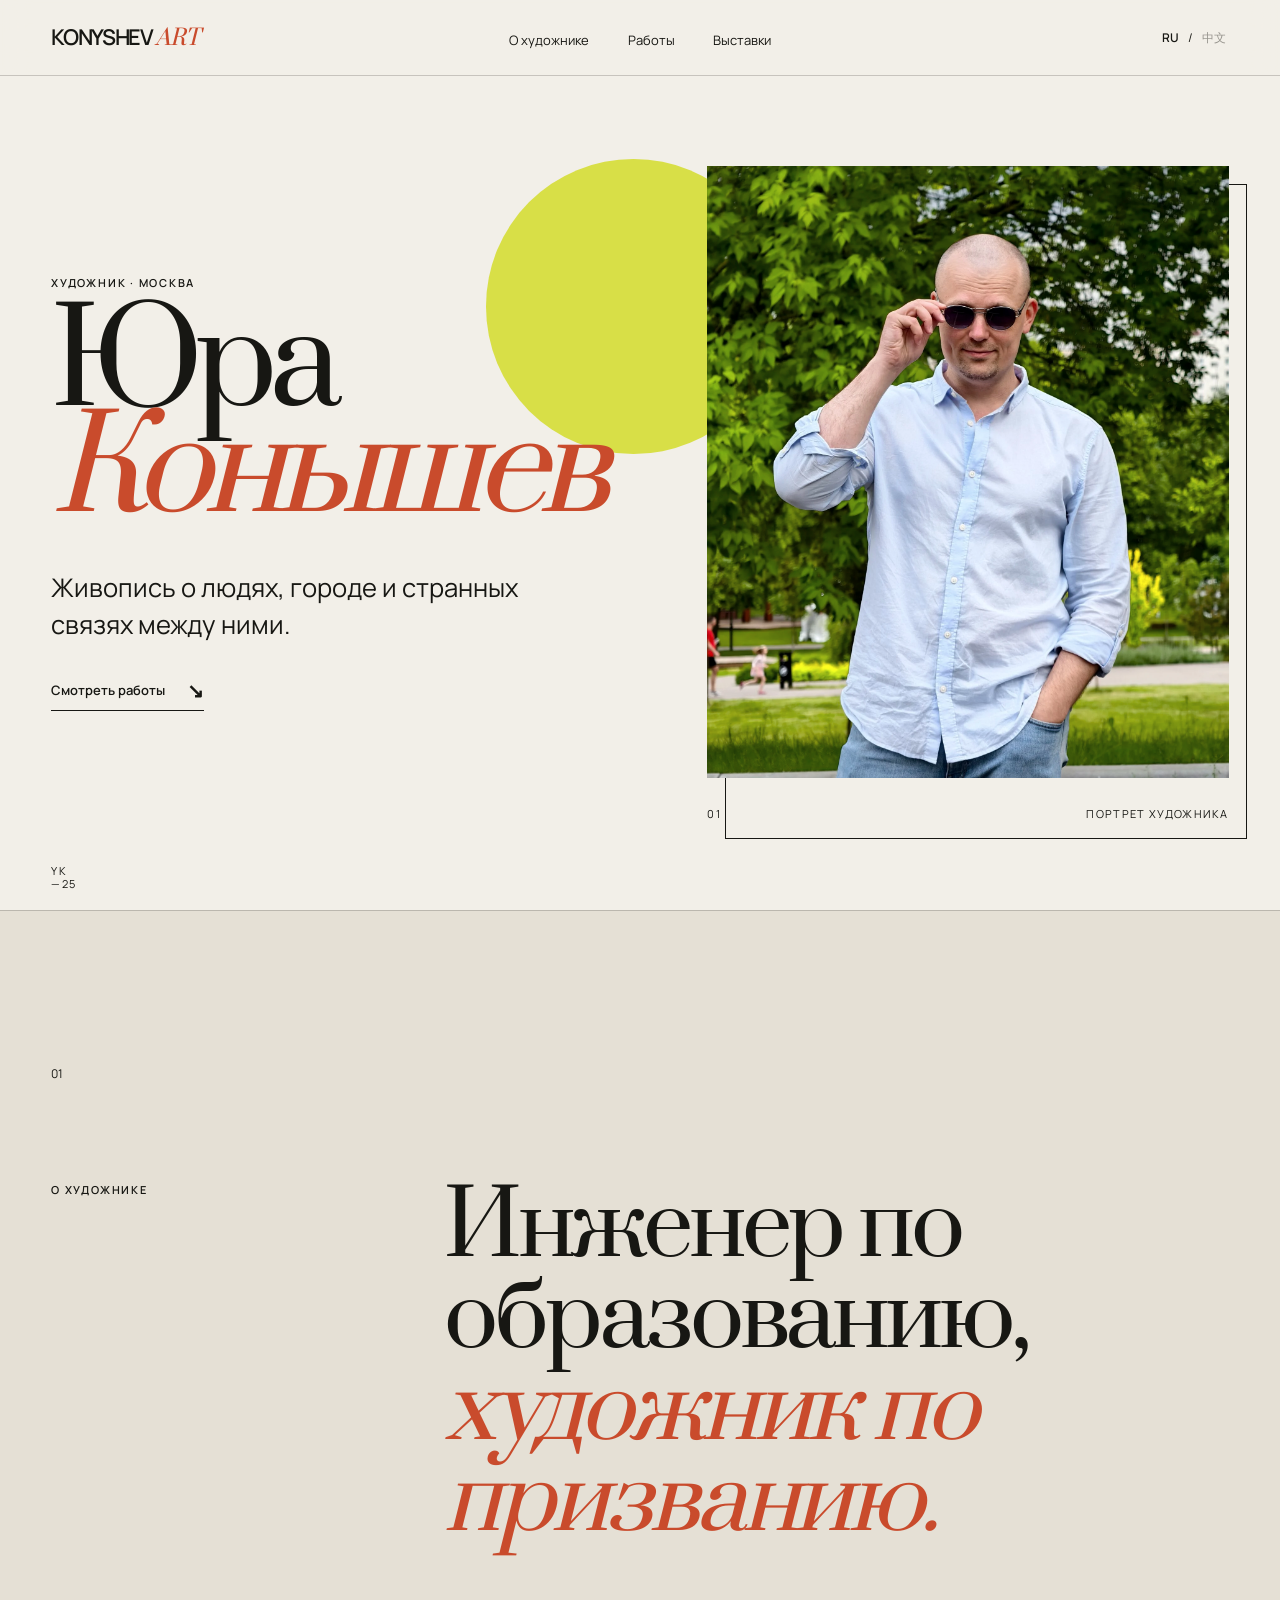
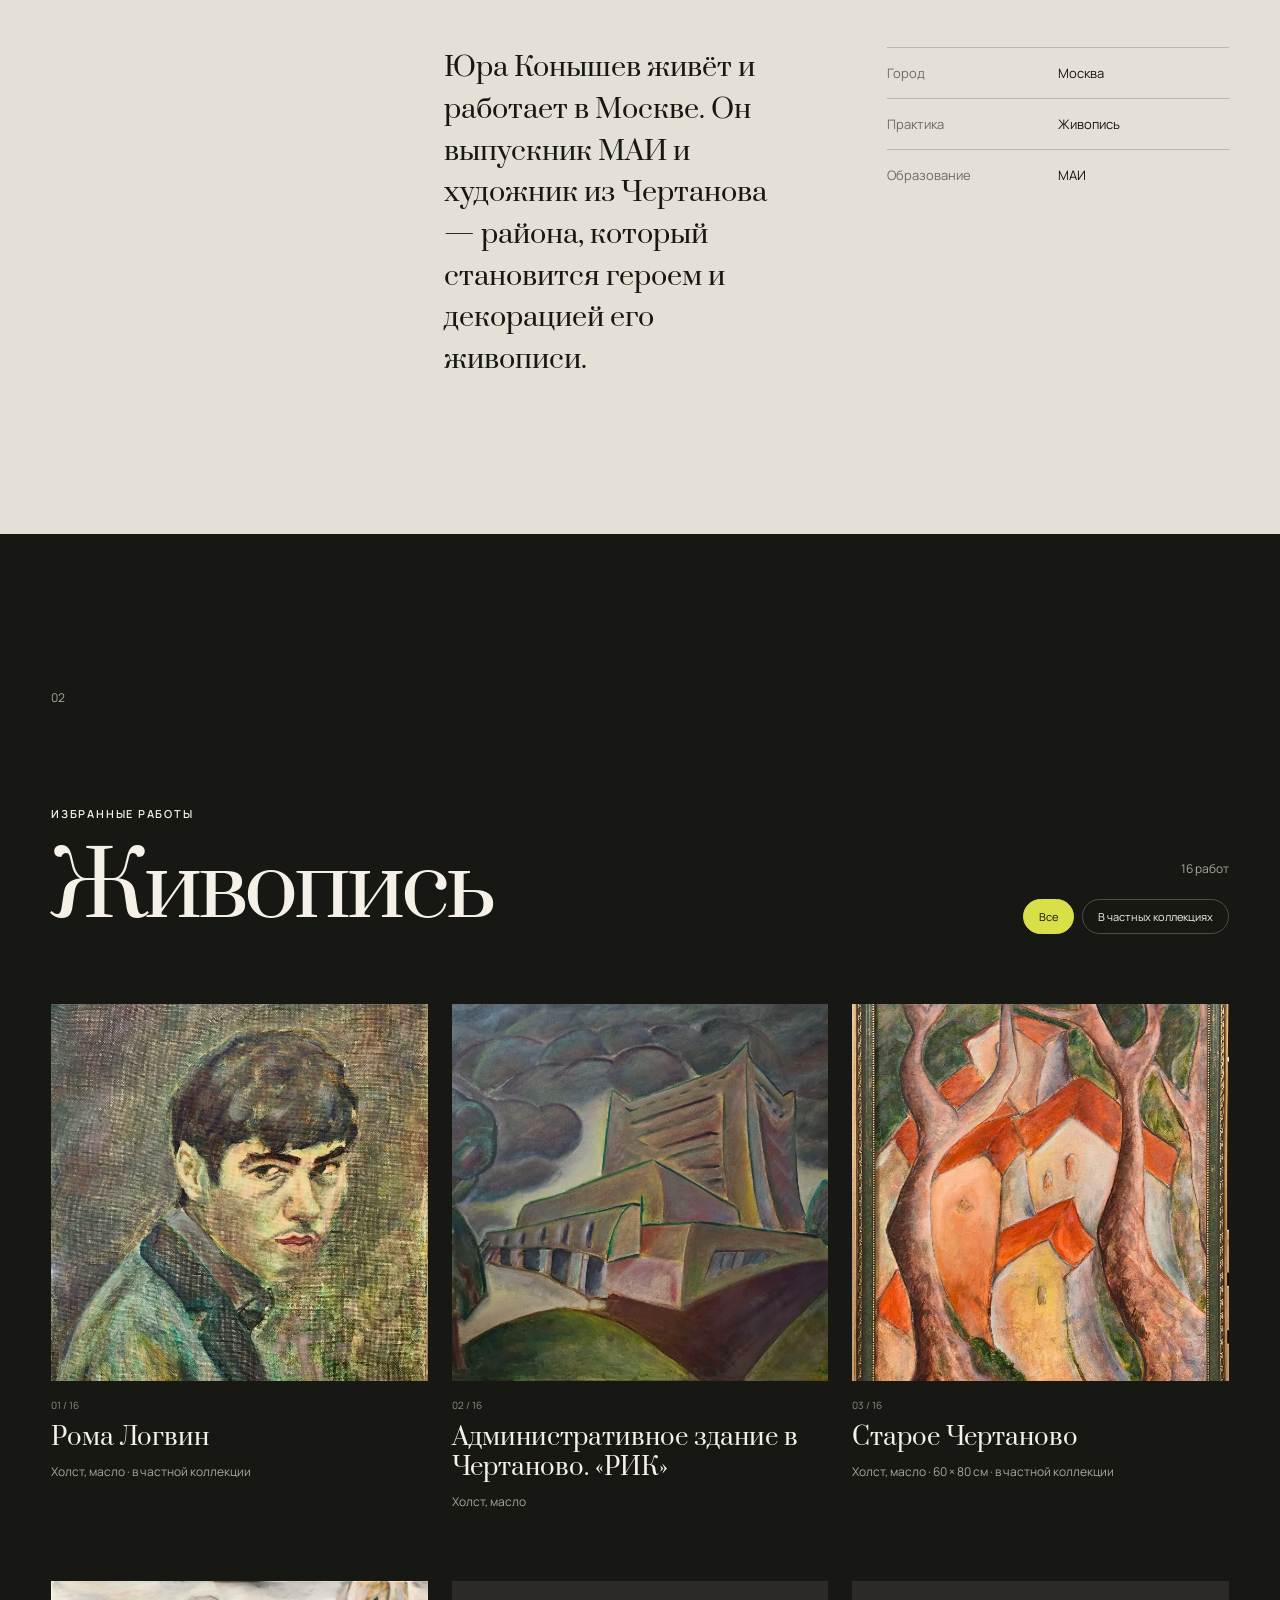
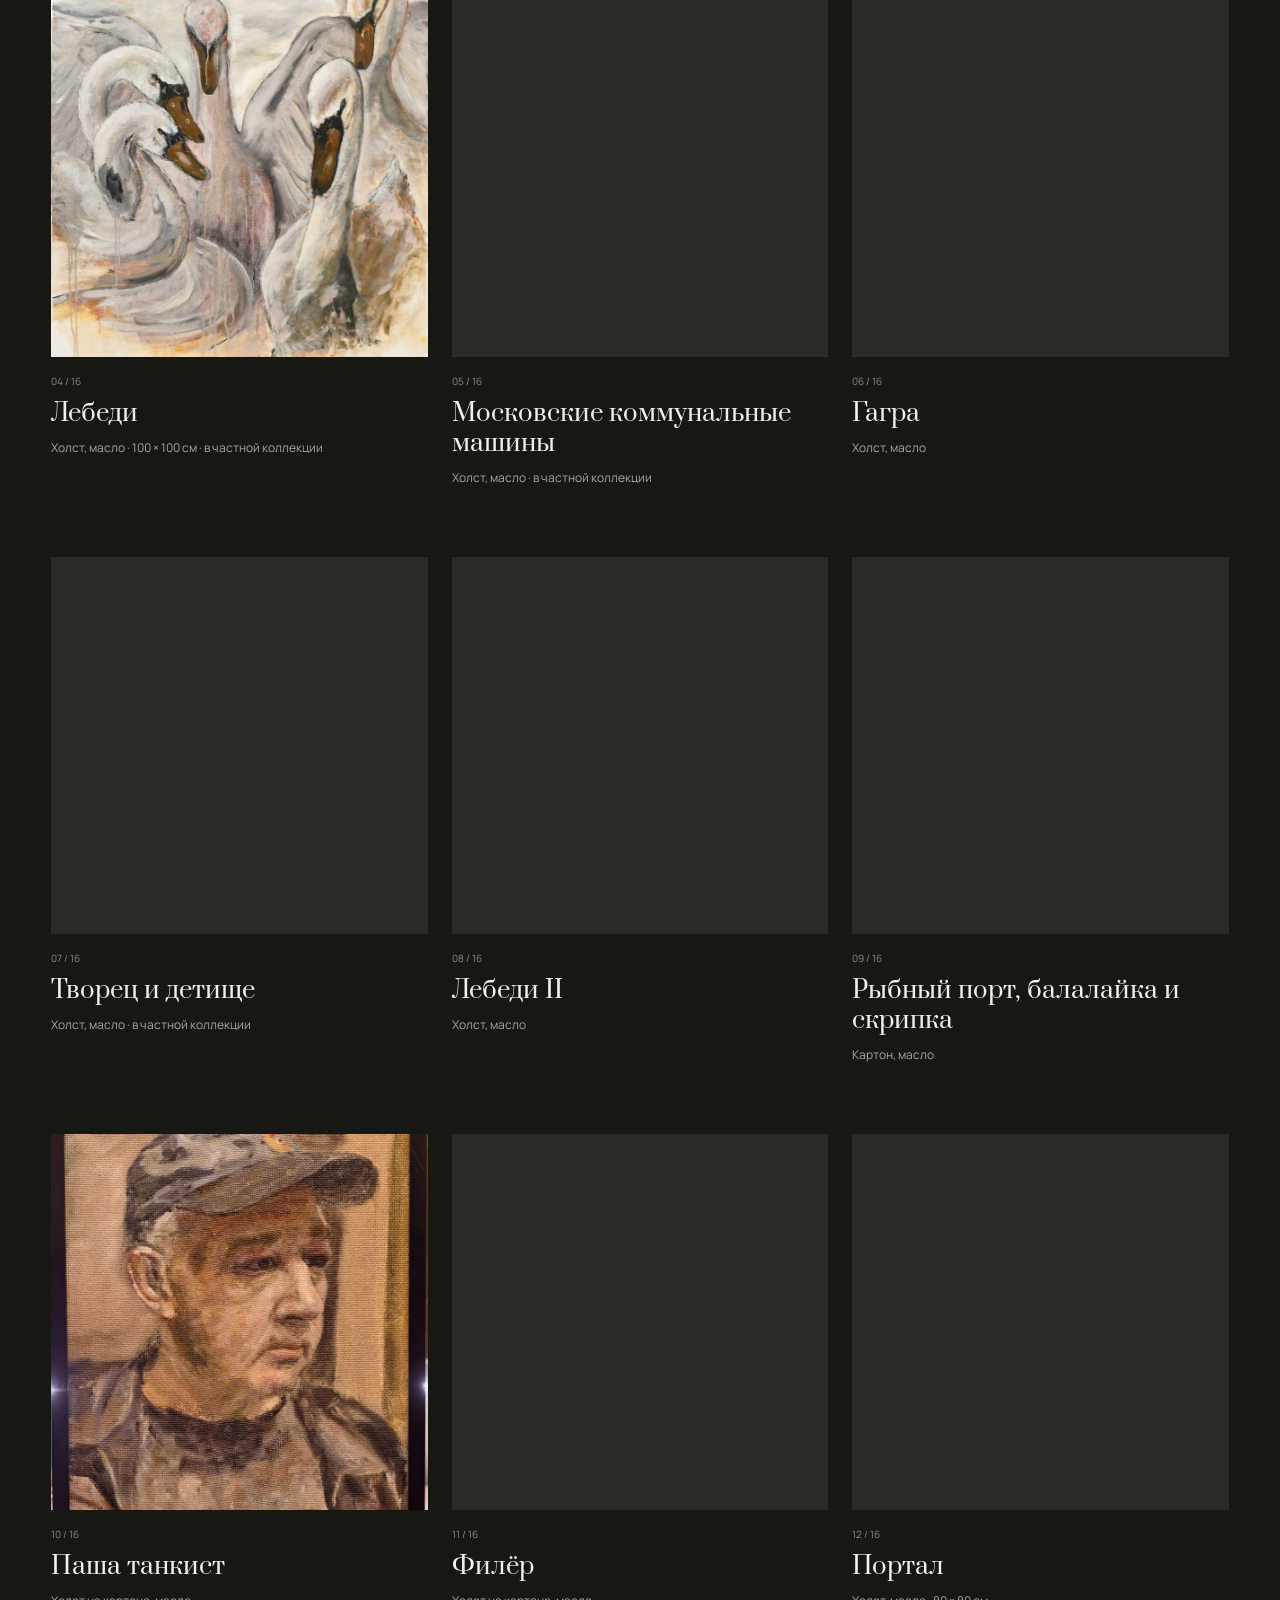
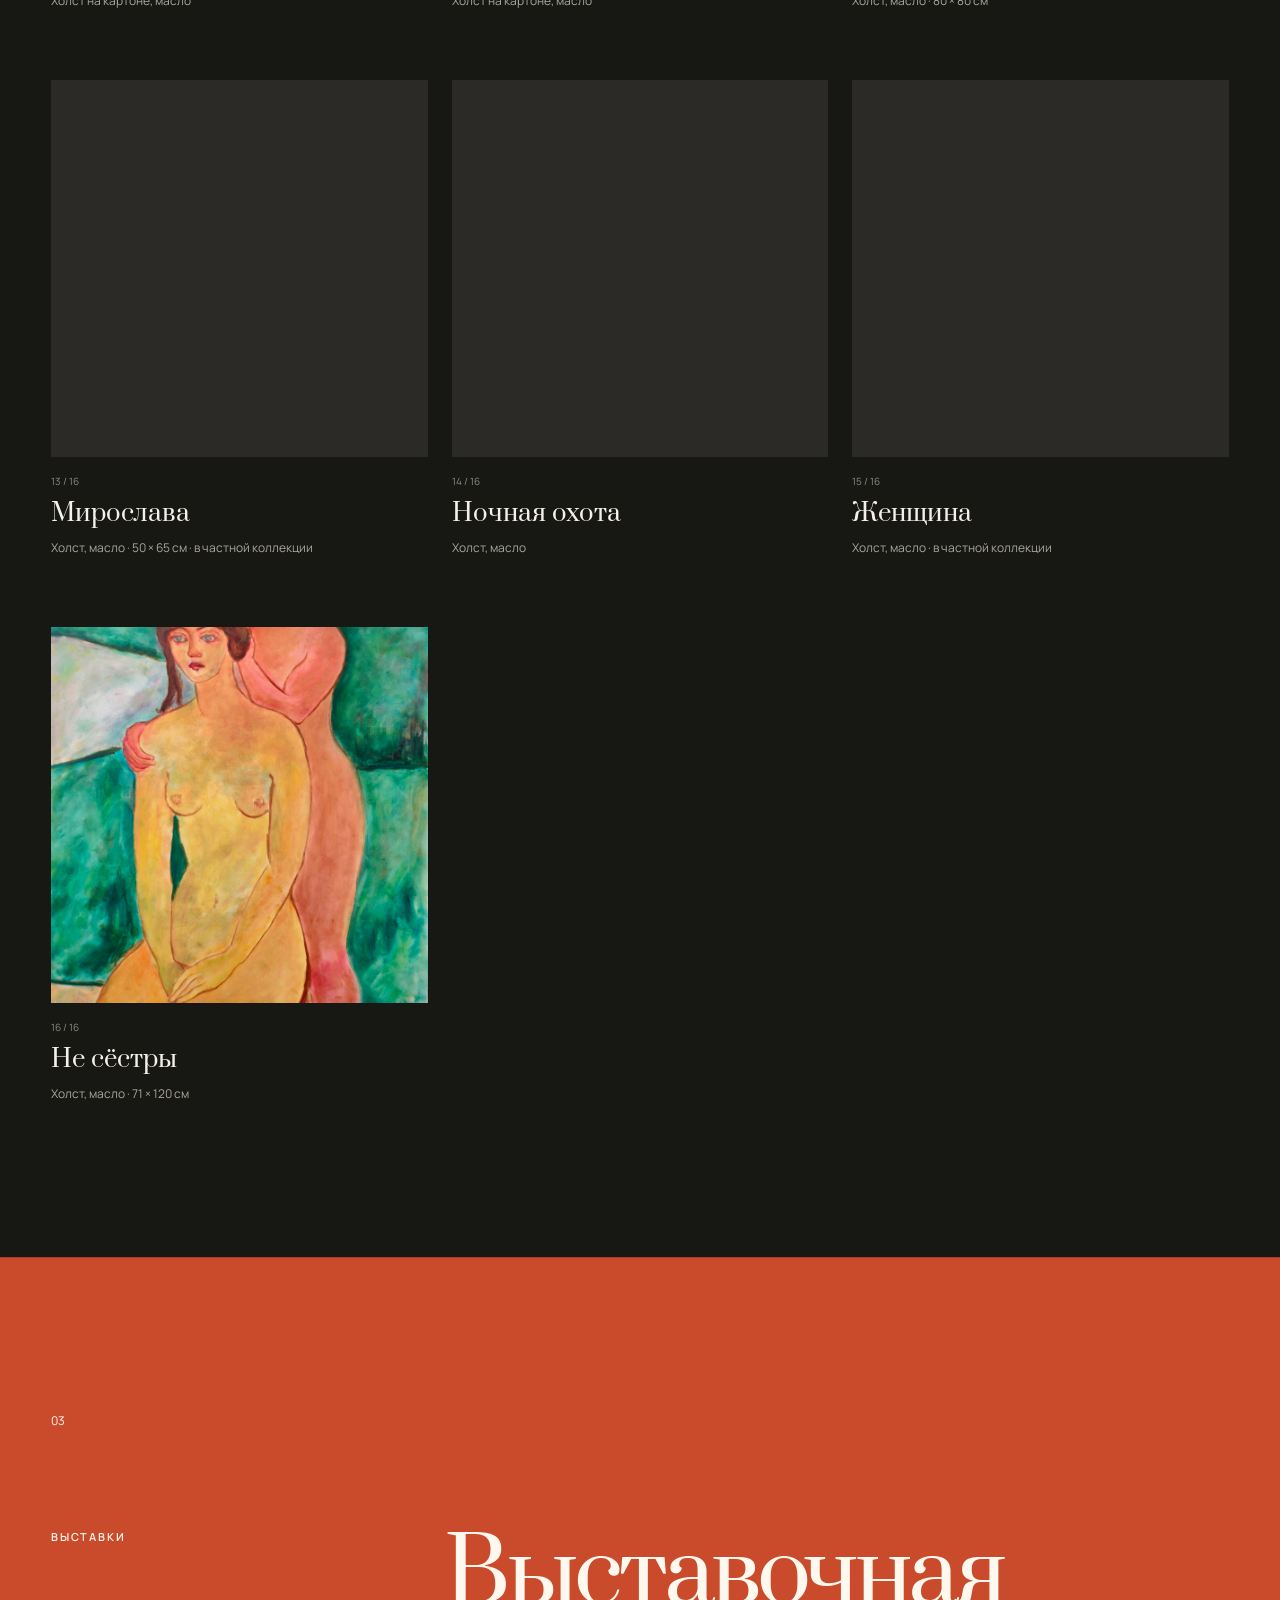
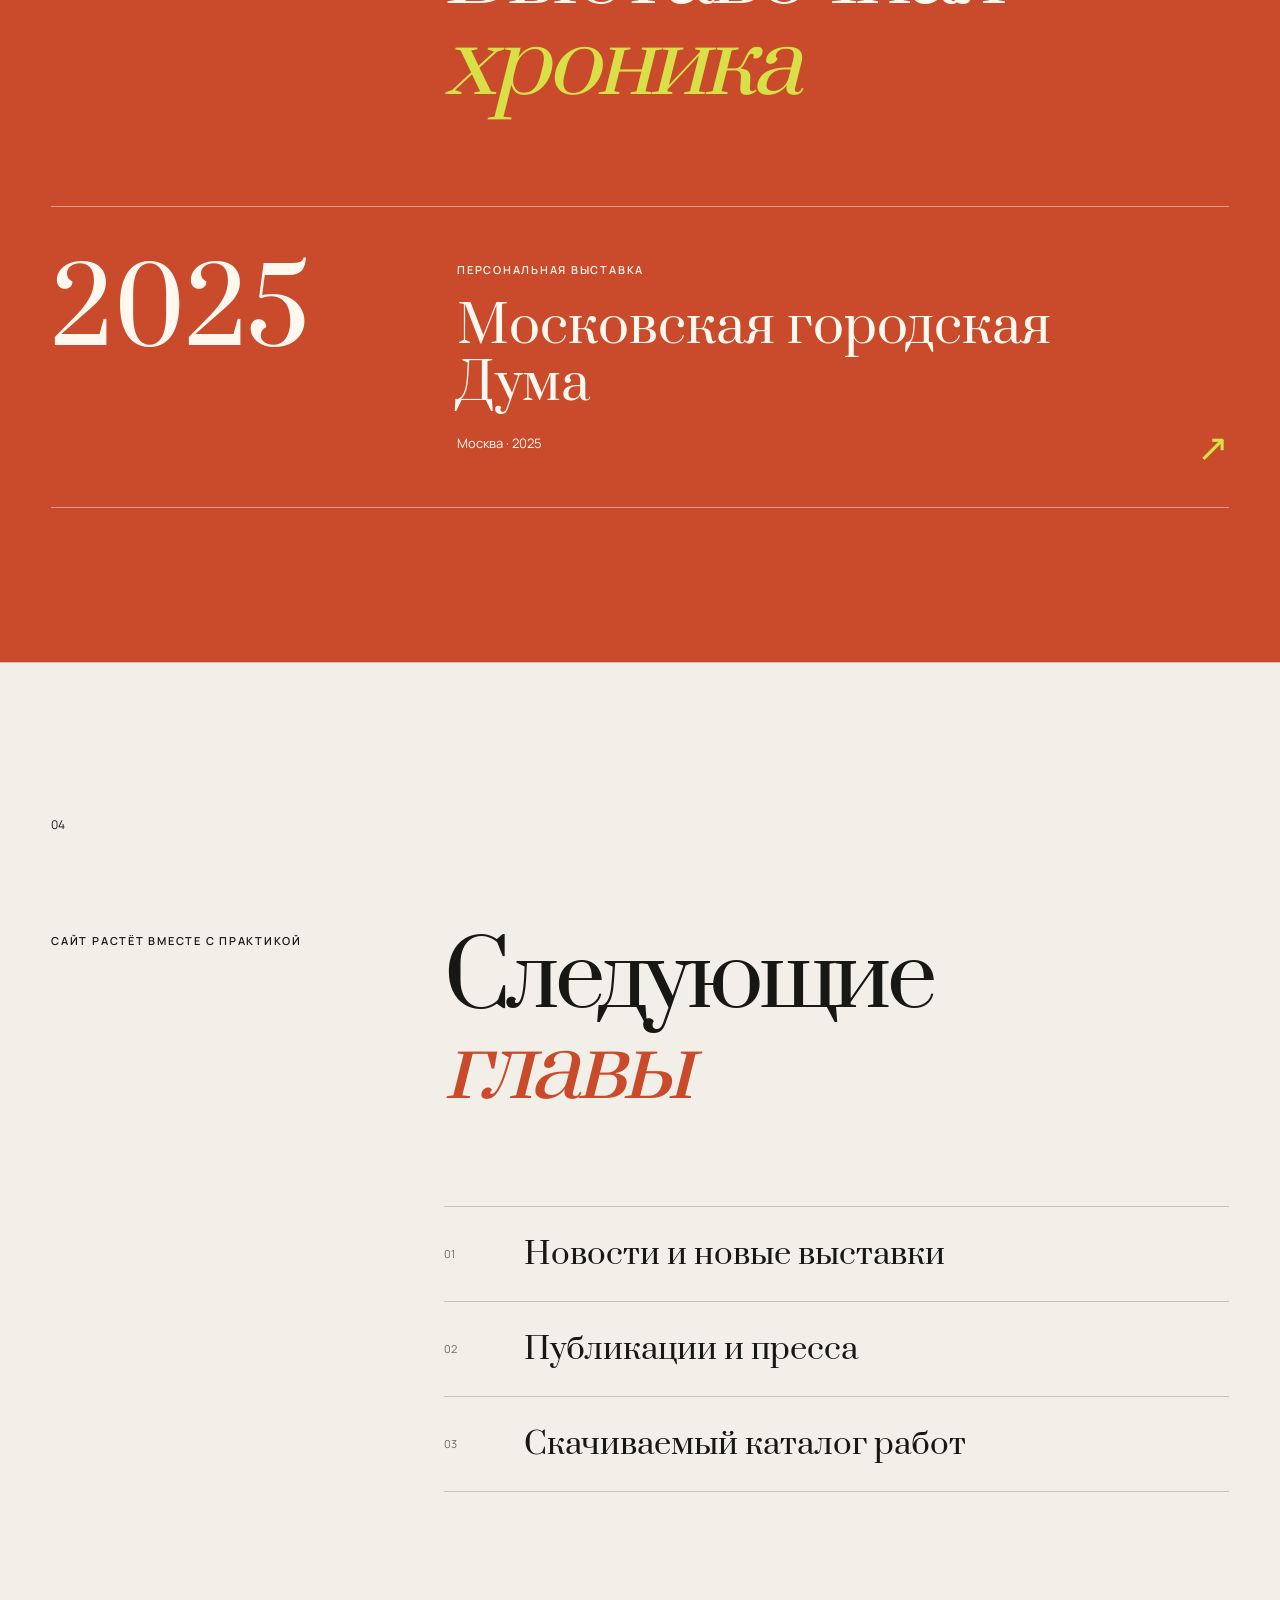
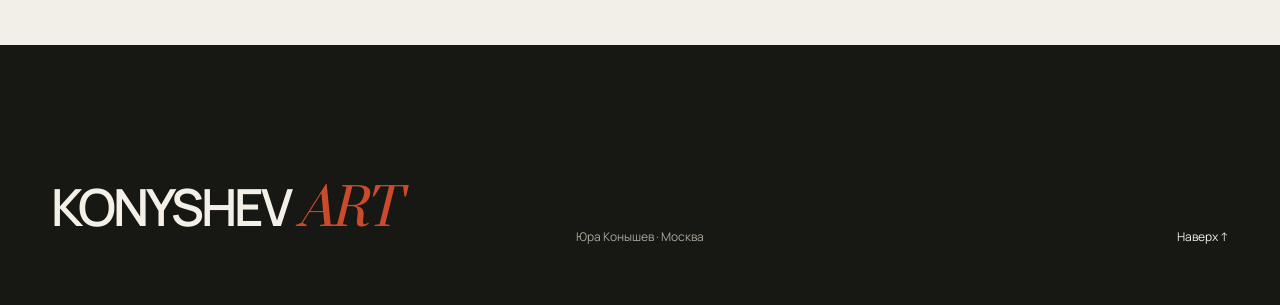
==== index.html @ fb9e4304 "Publish complete Konyshev Art website" ====
<!doctype html>
<html lang="ru">
  <head>
    <meta charset="UTF-8" />
    <meta name="viewport" content="width=device-width, initial-scale=1.0" />
    <meta name="description" content="Юра Конышев — художник из Чертанова. Работы и выставки." />
    <meta name="theme-color" content="#f2efe8" />
    <title>Юра Конышев — художник</title>
    <link rel="icon" href="assets/favicon.svg" type="image/svg+xml" />
    <link rel="preconnect" href="https://fonts.googleapis.com" />
    <link rel="preconnect" href="https://fonts.gstatic.com" crossorigin />
    <link href="https://fonts.googleapis.com/css2?family=Manrope:wght@400;500;600&family=Noto+Serif+SC:wght@400;600&family=Prata&display=swap" rel="stylesheet" />
    <link rel="stylesheet" href="styles.css" />
  </head>
  <body>
    <a class="skip-link" href="#main" data-i18n="skip">К содержанию</a>

    <header class="site-header" id="top">
      <a class="wordmark" href="#top" aria-label="Konyshev Art">KONYSHEV <i>ART</i></a>
      <button class="menu-button" type="button" aria-expanded="false" aria-controls="site-nav">
        <span></span><span></span>
        <span class="sr-only" data-i18n="menu">Меню</span>
      </button>
      <nav class="site-nav" id="site-nav" aria-label="Основная навигация" data-i18n-aria="navLabel">
        <a href="#about" data-i18n="navAbout">О художнике</a>
        <a href="#works" data-i18n="navWorks">Работы</a>
        <a href="#exhibitions" data-i18n="navExhibitions">Выставки</a>
      </nav>
      <div class="language-switch" aria-label="Выбор языка" data-i18n-aria="languageLabel">
        <button type="button" data-lang="ru" class="is-active" aria-pressed="true">RU</button>
        <span>/</span>
        <button type="button" data-lang="zh" aria-pressed="false">中文</button>
      </div>
    </header>

    <main id="main">
      <section class="hero" aria-labelledby="hero-title">
        <div class="hero-copy reveal">
          <p class="eyebrow" data-i18n="heroEyebrow">Художник · Москва</p>
          <h1 id="hero-title"><span data-i18n="heroNameFirst">Юра</span><br /><em data-i18n="heroNameLast">Конышев</em></h1>
          <p class="hero-intro" data-i18n="heroIntro">Живопись о людях, городе и странных связях между ними.</p>
          <a class="text-link" href="#works"><span data-i18n="viewWorks">Смотреть работы</span><span aria-hidden="true">↘</span></a>
        </div>
        <figure class="hero-portrait reveal">
          <img src="assets/hero.webp" alt="Юра Конышев" data-alt-ru="Юра Конышев" data-alt-zh="尤拉·科内舍夫" />
          <figcaption><span>01</span><span data-i18n="portraitCaption">Портрет художника</span></figcaption>
        </figure>
        <p class="hero-index" aria-hidden="true">YK<br />—25</p>
      </section>

      <section class="about section-pad" id="about" aria-labelledby="about-title">
        <div class="section-number">01</div>
        <div class="section-heading reveal">
          <p class="eyebrow" data-i18n="navAbout">О художнике</p>
          <h2 id="about-title" data-i18n="aboutTitle">Инженер по образованию,<br /><em>художник по призванию.</em></h2>
        </div>
        <div class="about-body reveal">
          <p data-i18n="aboutText">Юра Конышев живёт и работает в Москве. Он выпускник МАИ и художник из Чертанова — района, который становится героем и декорацией его живописи.</p>
          <dl>
            <div><dt data-i18n="baseLabel">Город</dt><dd data-i18n="baseValue">Москва</dd></div>
            <div><dt data-i18n="practiceLabel">Практика</dt><dd data-i18n="practiceValue">Живопись</dd></div>
            <div><dt data-i18n="educationLabel">Образование</dt><dd data-i18n="educationValue">МАИ</dd></div>
          </dl>
        </div>
      </section>

      <section class="works section-pad" id="works" aria-labelledby="works-title">
        <div class="section-number">02</div>
        <div class="works-head reveal">
          <div>
            <p class="eyebrow" data-i18n="selectedWorks">Избранные работы</p>
            <h2 id="works-title" data-i18n="worksTitle">Живопись</h2>
          </div>
          <div class="work-tools">
            <p><span id="visible-count">16</span> <span data-i18n="worksCount">работ</span></p>
            <div class="filters" role="group" aria-label="Фильтр работ" data-i18n-aria="filterLabel">
              <button type="button" class="is-active" data-filter="all" data-i18n="filterAll">Все</button>
              <button type="button" data-filter="private" data-i18n="filterPrivate">В частных коллекциях</button>
            </div>
          </div>
        </div>
        <div class="gallery" id="gallery"></div>
      </section>

      <section class="exhibitions section-pad" id="exhibitions" aria-labelledby="exhibitions-title">
        <div class="section-number">03</div>
        <div class="section-heading reveal">
          <p class="eyebrow" data-i18n="navExhibitions">Выставки</p>
          <h2 id="exhibitions-title" data-i18n="exhibitionsTitle">Выставочная<br /><em>хроника</em></h2>
        </div>
        <a class="exhibition-card reveal" href="mgd-2025.html" data-i18n-aria="openExhibition">
          <div class="exhibition-year">2025</div>
          <div>
            <p class="eyebrow" data-i18n="soloExhibition">Персональная выставка</p>
            <h3 data-i18n="mgdTitle">Московская городская Дума</h3>
            <p data-i18n="mgdPlace">Москва · 2025</p>
          </div>
          <span class="exhibition-mark" aria-hidden="true">↗</span>
        </a>
      </section>

      <section class="future section-pad" aria-labelledby="future-title">
        <div class="section-number">04</div>
        <div class="section-heading reveal">
          <p class="eyebrow" data-i18n="futureEyebrow">Сайт растёт вместе с практикой</p>
          <h2 id="future-title" data-i18n="futureTitle">Следующие<br /><em>главы</em></h2>
        </div>
        <div class="future-list reveal">
          <div><span>01</span><p data-i18n="futureNews">Новости и новые выставки</p></div>
          <div><span>02</span><p data-i18n="futurePress">Публикации и пресса</p></div>
          <div><span>03</span><p data-i18n="futureCatalog">Скачиваемый каталог работ</p></div>
        </div>
      </section>
    </main>

    <footer class="site-footer">
      <a class="wordmark footer-mark" href="#top">KONYSHEV <i>ART</i></a>
      <p data-i18n="footerLine">Юра Конышев · Москва</p>
      <a href="#top" class="back-top"><span data-i18n="backTop">Наверх</span> ↑</a>
    </footer>

    <dialog class="lightbox" id="lightbox">
      <button class="lightbox-close" type="button" aria-label="Закрыть" data-i18n-aria="close">×</button>
      <div class="lightbox-image-wrap"><img src="" alt="" /></div>
      <div class="lightbox-caption"><p class="lightbox-kicker"></p><h3></h3><p class="lightbox-meta"></p></div>
    </dialog>

    <script src="content.js"></script>
    <script src="app.js"></script>
  </body>
</html>
---- styles.css ----
:root {
  --paper: #f2efe8;
  --ink: #171713;
  --muted: #6e6b63;
  --line: rgba(23, 23, 19, 0.2);
  --accent: #c94b2c;
  --acid: #d8df47;
  --serif: "Prata", "Noto Serif SC", Georgia, serif;
  --sans: "Manrope", Arial, sans-serif;
  --gutter: clamp(20px, 4vw, 64px);
}

* { box-sizing: border-box; }
html { scroll-behavior: smooth; }
body {
  margin: 0;
  color: var(--ink);
  background: var(--paper);
  font-family: var(--sans);
  font-size: 16px;
  -webkit-font-smoothing: antialiased;
}
body.is-locked { overflow: hidden; }
img { display: block; max-width: 100%; }
a { color: inherit; text-decoration: none; }
button { color: inherit; font: inherit; }
::selection { color: var(--paper); background: var(--accent); }

.sr-only {
  position: absolute;
  width: 1px;
  height: 1px;
  padding: 0;
  margin: -1px;
  overflow: hidden;
  clip: rect(0, 0, 0, 0);
  white-space: nowrap;
  border: 0;
}
.skip-link {
  position: fixed;
  left: 16px;
  top: -60px;
  z-index: 100;
  padding: 12px 16px;
  background: var(--ink);
  color: white;
}
.skip-link:focus { top: 16px; }

.site-header {
  position: sticky;
  top: 0;
  z-index: 20;
  min-height: 76px;
  display: grid;
  grid-template-columns: 1fr auto 1fr;
  align-items: center;
  padding: 0 var(--gutter);
  border-bottom: 1px solid var(--line);
  background: color-mix(in srgb, var(--paper) 92%, transparent);
  backdrop-filter: blur(14px);
}
.wordmark {
  justify-self: start;
  font-size: clamp(17px, 1.7vw, 25px);
  font-weight: 600;
  letter-spacing: -0.06em;
}
.wordmark i { color: var(--accent); font-family: var(--serif); font-weight: 400; }
.site-nav { display: flex; gap: clamp(22px, 3vw, 48px); font-size: 13px; }
.site-nav a { position: relative; padding: 29px 0 25px; }
.site-nav a::after {
  content: "";
  position: absolute;
  left: 0;
  bottom: 20px;
  width: 100%;
  height: 1px;
  background: var(--ink);
  transform: scaleX(0);
  transform-origin: right;
  transition: transform .25s ease;
}
.site-nav a:hover::after, .site-nav a:focus-visible::after { transform: scaleX(1); transform-origin: left; }
.language-switch { justify-self: end; display: flex; align-items: center; gap: 6px; font-size: 12px; }
.language-switch button { padding: 6px 3px; border: 0; background: transparent; cursor: pointer; opacity: .42; }
.language-switch button.is-active { opacity: 1; font-weight: 600; }
.menu-button { display: none; }

.hero {
  position: relative;
  min-height: calc(100svh - 76px);
  display: grid;
  grid-template-columns: minmax(0, 1fr) minmax(360px, .9fr);
  gap: clamp(28px, 6vw, 100px);
  align-items: center;
  padding: clamp(56px, 7vw, 110px) var(--gutter);
  overflow: hidden;
}
.hero::before {
  content: "";
  position: absolute;
  width: clamp(180px, 23vw, 360px);
  aspect-ratio: 1;
  left: 38%;
  top: 10%;
  border-radius: 50%;
  background: var(--acid);
  filter: blur(.2px);
  z-index: -1;
}
.eyebrow {
  margin: 0 0 22px;
  font-size: 11px;
  font-weight: 600;
  letter-spacing: .16em;
  text-transform: uppercase;
}
.hero h1 {
  margin: 0;
  font-family: var(--serif);
  font-size: clamp(70px, 10vw, 165px);
  font-weight: 400;
  line-height: .83;
  letter-spacing: -.065em;
}
.hero h1 em, h2 em { color: var(--accent); font-style: italic; }
.hero-intro { max-width: 520px; margin: 44px 0 34px; font-size: clamp(18px, 2vw, 27px); line-height: 1.45; }
.text-link { display: inline-flex; gap: 22px; align-items: center; padding-bottom: 6px; border-bottom: 1px solid; font-size: 13px; font-weight: 600; }
.text-link span:last-child { font-size: 20px; transition: transform .2s ease; }
.text-link:hover span:last-child { transform: translate(4px, 4px); }
.hero-portrait { position: relative; width: min(100%, 560px); justify-self: end; margin: 0; }
.hero-portrait::before {
  content: "";
  position: absolute;
  inset: 18px -18px -18px 18px;
  border: 1px solid var(--ink);
  z-index: -1;
}
.hero-portrait img { width: 100%; height: min(68vh, 720px); object-fit: cover; object-position: 50% 30%; filter: saturate(.85) contrast(1.02); }
.hero-portrait figcaption { display: flex; justify-content: space-between; margin-top: 28px; font-size: 11px; text-transform: uppercase; letter-spacing: .12em; }
.hero-index { position: absolute; left: var(--gutter); bottom: 20px; margin: 0; font: 11px/1.2 var(--sans); letter-spacing: .12em; }

.section-pad { padding: clamp(90px, 12vw, 190px) var(--gutter); border-top: 1px solid var(--line); }
.section-number { margin-bottom: clamp(50px, 8vw, 100px); font: 12px var(--sans); }
.section-heading { display: grid; grid-template-columns: 1fr 2fr; align-items: start; }
.section-heading h2, .works h2 {
  margin: 0;
  font-family: var(--serif);
  font-size: clamp(48px, 7vw, 112px);
  font-weight: 400;
  line-height: 1.02;
  letter-spacing: -.045em;
}

.about { background: #e5e0d5; }
.about-body { display: grid; grid-template-columns: 1fr 1fr; gap: clamp(40px, 8vw, 130px); margin: 100px 0 0 33.33%; }
.about-body > p { margin: 0; font: clamp(20px, 2.1vw, 31px)/1.55 var(--serif); }
.about dl { margin: 0; }
.about dl div { display: grid; grid-template-columns: 1fr 1fr; padding: 16px 0; border-top: 1px solid var(--line); font-size: 13px; }
.about dt { color: var(--muted); }
.about dd { margin: 0; }

.works { background: #171713; color: #f5f1e9; }
.works .section-number { color: #aaa69c; }
.works-head { display: flex; align-items: end; justify-content: space-between; gap: 40px; margin-bottom: 70px; }
.works h2 { color: #f5f1e9; }
.work-tools { text-align: right; }
.work-tools > p { margin: 0 0 22px; color: #aaa69c; font-size: 12px; }
.filters { display: flex; gap: 8px; flex-wrap: wrap; justify-content: flex-end; }
.filters button {
  padding: 9px 15px;
  color: #f5f1e9;
  border: 1px solid #504f49;
  border-radius: 100px;
  background: transparent;
  font-size: 11px;
  cursor: pointer;
}
.filters button.is-active { color: #171713; border-color: var(--acid); background: var(--acid); }
.gallery { display: grid; grid-template-columns: repeat(12, 1fr); gap: 70px 24px; }
.art-card { grid-column: span 4; margin: 0; cursor: zoom-in; }
.art-card:nth-child(6n + 2), .art-card:nth-child(6n + 5) { transform: translateY(54px); }
.art-card button { width: 100%; padding: 0; color: inherit; text-align: left; border: 0; background: transparent; cursor: zoom-in; }
.art-image-wrap { position: relative; aspect-ratio: 1 / 1; overflow: hidden; background: #2b2a27; }
.art-image-wrap::after { content: "+"; position: absolute; right: 14px; bottom: 10px; font: 28px var(--serif); opacity: 0; transform: translateY(6px); transition: .25s ease; }
.art-image-wrap img { width: 100%; height: 100%; object-fit: cover; transition: transform .55s cubic-bezier(.2,.7,.2,1), filter .3s; }
.art-card:hover img { transform: scale(1.025); filter: brightness(.82); }
.art-card:hover .art-image-wrap::after { opacity: 1; transform: none; }
.art-index { display: block; margin: 17px 0 11px; color: #8d8b83; font-size: 10px; }
.art-card h3 { margin: 0; font: 24px/1.25 var(--serif); }
.art-card .art-meta { margin: 10px 0 0; color: #aaa69c; font-size: 12px; line-height: 1.5; }
.art-card[hidden] { display: none; }

.exhibitions { background: var(--accent); color: #fff8ee; }
.exhibitions .section-heading { margin-bottom: 95px; }
.exhibitions .section-heading h2 em { color: var(--acid); }
.exhibition-card { position: relative; display: grid; grid-template-columns: 1fr 2fr; gap: 20px; padding: 55px 0; border-top: 1px solid rgba(255,255,255,.45); border-bottom: 1px solid rgba(255,255,255,.45); }
.exhibition-card { transition: background-color .25s ease, padding .25s ease; }
.exhibition-card:hover, .exhibition-card:focus-visible { padding-left: 24px; padding-right: 24px; background: rgba(255,255,255,.08); outline: none; }
.exhibition-year { font: clamp(55px, 8vw, 128px)/1 var(--serif); }
.exhibition-card h3 { max-width: 620px; margin: 0 0 22px; font: clamp(30px, 4vw, 62px)/1.1 var(--serif); }
.exhibition-card p:last-child { margin: 0; font-size: 13px; }
.exhibition-mark { position: absolute; right: 0; bottom: 35px; color: var(--acid); font-size: 38px; }
.exhibition-card:hover .exhibition-mark, .exhibition-card:focus-visible .exhibition-mark { right: 24px; }

.exhibition-detail {
  min-height: calc(100svh - 76px);
  padding: clamp(50px, 7vw, 110px) var(--gutter) clamp(90px, 10vw, 150px);
}
.detail-back { display: inline-flex; gap: 12px; align-items: center; margin-bottom: clamp(55px, 8vw, 110px); padding-bottom: 5px; border-bottom: 1px solid var(--ink); font-size: 12px; }
.detail-hero { display: grid; grid-template-columns: minmax(0, .78fr) minmax(340px, 1fr); gap: clamp(45px, 8vw, 130px); align-items: start; }
.detail-copy h1 { margin: 0; font: clamp(55px, 7.7vw, 126px)/.97 var(--serif); letter-spacing: -.055em; }
.detail-copy h1 em { color: var(--accent); font-style: italic; }
.detail-meta { display: grid; grid-template-columns: 1fr 1fr; gap: 20px; margin-top: 55px; padding-top: 18px; border-top: 1px solid var(--line); }
.detail-meta p { margin: 0; font-size: 12px; line-height: 1.6; }
.detail-meta p:last-child { color: var(--muted); }
.detail-video { position: relative; margin: 0; padding: clamp(18px, 2vw, 28px); background: var(--ink); }
.detail-video::before { content: "2025"; position: absolute; right: -16px; top: -34px; color: var(--accent); font: 42px var(--serif); }
.detail-video video { display: block; width: 100%; max-height: 76vh; background: #070706; object-fit: contain; }
.detail-video figcaption { display: flex; justify-content: space-between; gap: 20px; margin-top: 18px; color: #aaa69c; font-size: 10px; letter-spacing: .12em; text-transform: uppercase; }
.detail-note { display: grid; grid-template-columns: 1fr 2fr; gap: 30px; margin-top: clamp(80px, 12vw, 170px); padding-top: 28px; border-top: 1px solid var(--line); }
.detail-note p:last-child { max-width: 720px; margin: 0; font: clamp(22px, 2.5vw, 38px)/1.45 var(--serif); }

.future { background: var(--paper); }
.future .section-heading { margin-bottom: 90px; }
.future-list { margin-left: 33.33%; border-top: 1px solid var(--line); }
.future-list div { display: grid; grid-template-columns: 80px 1fr; align-items: center; padding: 26px 0; border-bottom: 1px solid var(--line); }
.future-list span { color: var(--muted); font-size: 11px; }
.future-list p { margin: 0; font: clamp(21px, 2.4vw, 38px) var(--serif); }

.site-footer { display: grid; grid-template-columns: 1fr 1fr 1fr; align-items: end; min-height: 260px; padding: 60px var(--gutter); color: #f4f0e8; background: var(--ink); }
.footer-mark { font-size: clamp(28px, 4vw, 64px); }
.site-footer p { justify-self: center; margin: 0; color: #aaa69c; font-size: 12px; }
.back-top { justify-self: end; font-size: 12px; }

.lightbox { width: 100vw; max-width: none; height: 100vh; max-height: none; margin: 0; padding: 32px var(--gutter); color: #f5f1e9; border: 0; background: rgba(15,15,12,.97); }
.lightbox::backdrop { background: rgba(15,15,12,.94); }
.lightbox[open] { display: grid; grid-template-columns: minmax(0, 1fr) minmax(260px, .32fr); gap: 45px; }
.lightbox-close { position: fixed; right: 26px; top: 18px; z-index: 2; width: 48px; height: 48px; color: white; border: 1px solid #706e67; border-radius: 50%; background: transparent; font-size: 34px; line-height: 1; cursor: pointer; }
.lightbox-image-wrap { display: grid; place-items: center; min-height: 0; }
.lightbox-image-wrap img { max-width: 100%; max-height: calc(100vh - 64px); object-fit: contain; }
.lightbox-caption { align-self: end; padding: 30px 60px 30px 0; }
.lightbox-kicker { color: #8e8b83; font-size: 11px; }
.lightbox-caption h3 { margin: 18px 0; font: clamp(30px, 4vw, 60px)/1.08 var(--serif); }
.lightbox-meta { color: #bbb7ae; font-size: 13px; line-height: 1.6; }

.reveal { opacity: 0; transform: translateY(24px); transition: opacity .7s ease, transform .7s ease; }
.reveal.is-visible { opacity: 1; transform: none; }

@media (max-width: 960px) {
  .site-header { grid-template-columns: 1fr auto auto; gap: 18px; }
  .menu-button { display: grid; gap: 6px; width: 34px; padding: 8px 2px; border: 0; background: transparent; cursor: pointer; }
  .menu-button > span:not(.sr-only) { width: 100%; height: 1px; background: currentColor; }
  .site-nav { position: fixed; inset: 76px 0 auto; display: none; flex-direction: column; gap: 0; padding: 24px var(--gutter) 34px; border-bottom: 1px solid var(--line); background: var(--paper); }
  .site-nav.is-open { display: flex; }
  .site-nav a { padding: 17px 0; font: 27px var(--serif); }
  .site-nav a::after { display: none; }
  .hero { grid-template-columns: 1fr 1fr; }
  .hero::before { left: 30%; }
  .hero h1 { font-size: clamp(58px, 11vw, 102px); }
  .hero-portrait img { height: 56vh; }
  .section-heading { grid-template-columns: 1fr 2.4fr; }
  .about-body { margin-left: 0; }
  .art-card { grid-column: span 6; }
  .art-card:nth-child(6n + 2), .art-card:nth-child(6n + 5) { transform: none; }
  .detail-hero { grid-template-columns: 1fr 1fr; gap: 38px; }
}

@media (max-width: 680px) {
  .site-header { min-height: 66px; }
  .site-nav { inset: 66px 0 auto; }
  .language-switch span { display: none; }
  .language-switch { gap: 0; }
  .hero { grid-template-columns: 1fr; min-height: auto; padding-top: 52px; }
  .hero::before { width: 190px; left: auto; right: -45px; top: 30px; }
  .hero-copy { z-index: 1; }
  .hero h1 { font-size: clamp(62px, 22vw, 96px); }
  .hero-intro { margin-top: 30px; font-size: 19px; }
  .hero-portrait { width: calc(100% - 18px); margin-top: 16px; justify-self: start; }
  .hero-portrait img { height: 62vh; max-height: 620px; }
  .hero-index { display: none; }
  .section-number { margin-bottom: 45px; }
  .section-heading { display: block; }
  .section-heading .eyebrow { margin-bottom: 28px; }
  .section-heading h2, .works h2 { font-size: clamp(45px, 15vw, 72px); }
  .about-body { grid-template-columns: 1fr; gap: 55px; margin-top: 70px; }
  .works-head { display: block; }
  .work-tools { margin-top: 42px; text-align: left; }
  .filters { justify-content: flex-start; }
  .gallery { display: block; }
  .art-card { margin-bottom: 58px; }
  .art-card h3 { font-size: 22px; }
  .exhibitions .section-heading, .future .section-heading { margin-bottom: 60px; }
  .exhibition-card { grid-template-columns: 1fr; gap: 35px; }
  .exhibition-year { font-size: 72px; }
  .exhibition-mark { bottom: 28px; }
  .future-list { margin-left: 0; }
  .future-list div { grid-template-columns: 45px 1fr; }
  .site-footer { grid-template-columns: 1fr auto; min-height: 220px; }
  .site-footer p { display: none; }
  .lightbox { padding: 72px 20px 25px; }
  .lightbox[open] { grid-template-columns: 1fr; grid-template-rows: minmax(0, 1fr) auto; gap: 14px; }
  .lightbox-image-wrap img { max-height: 62vh; }
  .lightbox-caption { padding: 10px 0 0; }
  .lightbox-caption h3 { margin: 10px 0; font-size: 31px; }
  .exhibition-detail { min-height: auto; padding-top: 38px; }
  .detail-back { margin-bottom: 55px; }
  .detail-hero { grid-template-columns: 1fr; }
  .detail-copy h1 { font-size: clamp(49px, 15vw, 72px); }
  .detail-video { margin-top: 28px; }
  .detail-video video { max-height: 72vh; }
  .detail-note { grid-template-columns: 1fr; }
}

@media (prefers-reduced-motion: reduce) {
  html { scroll-behavior: auto; }
  *, *::before, *::after { transition-duration: .01ms !important; animation-duration: .01ms !important; }
  .reveal { opacity: 1; transform: none; }
}
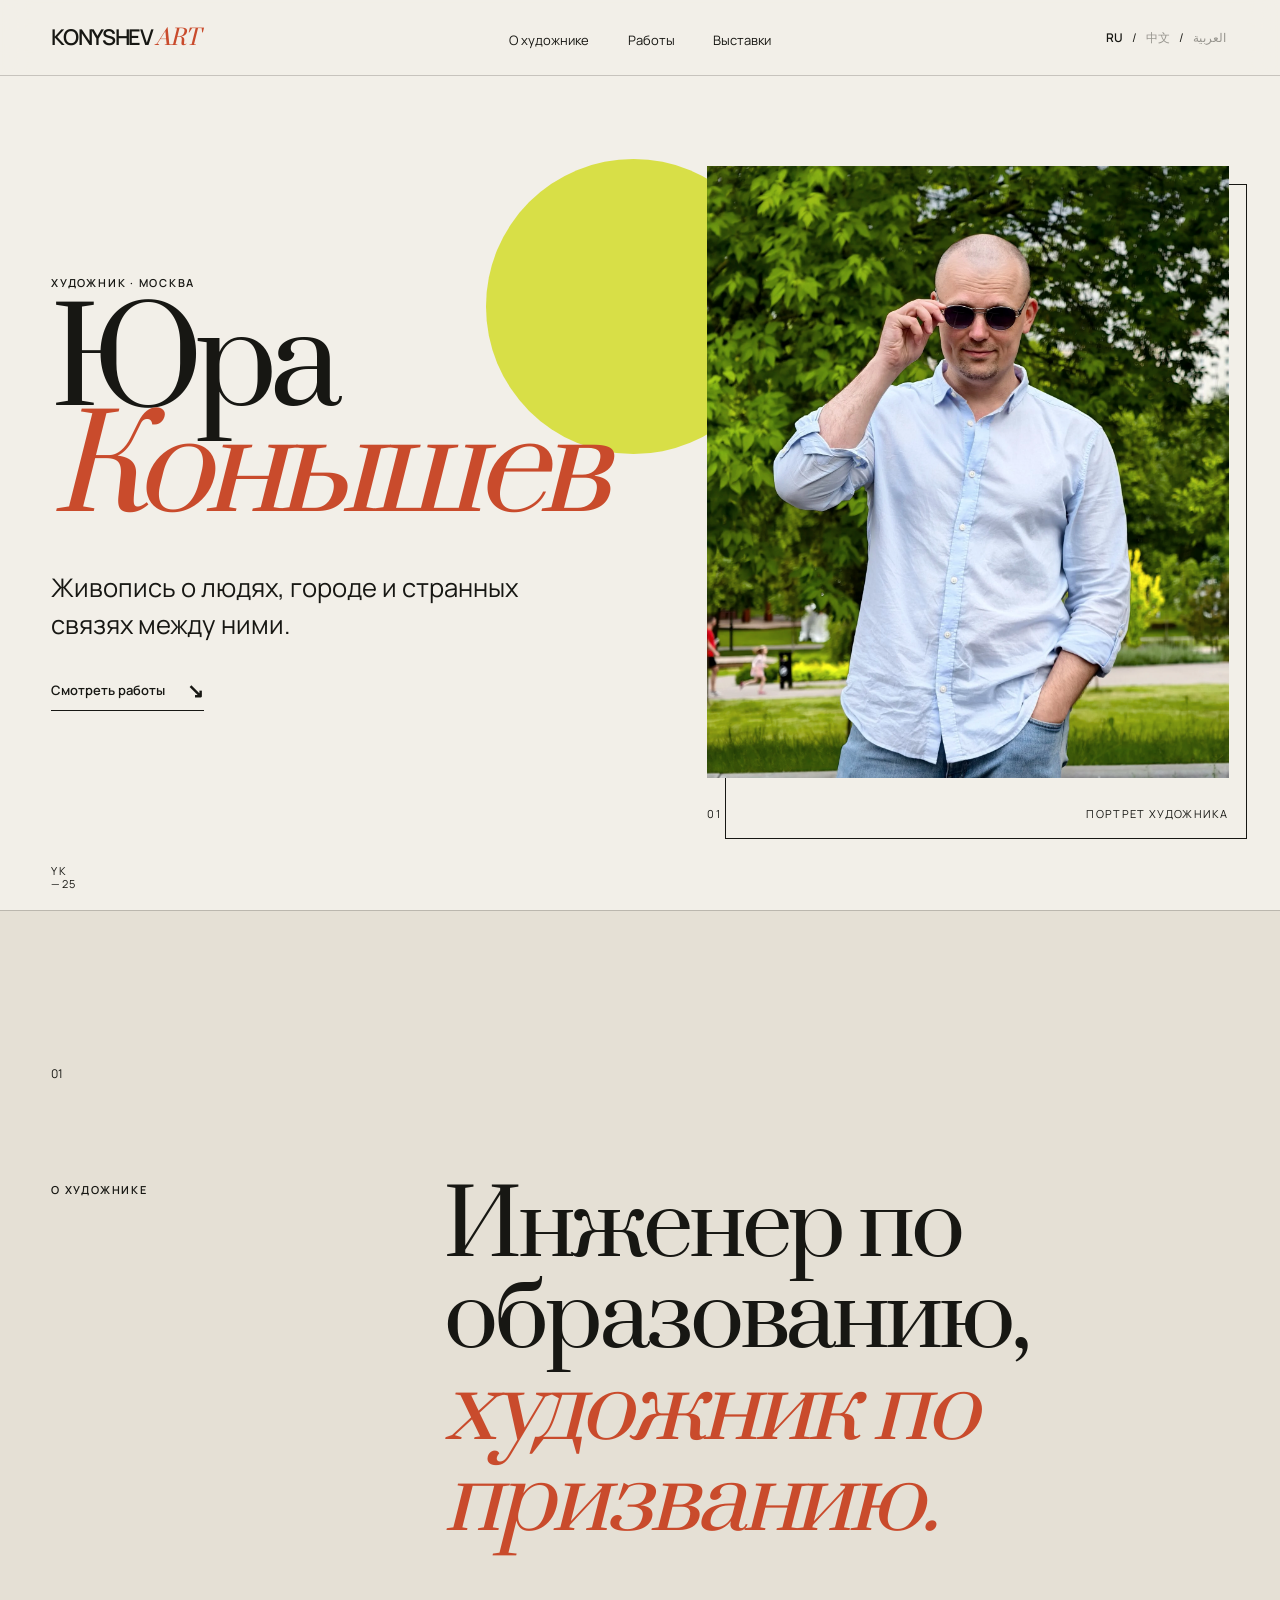
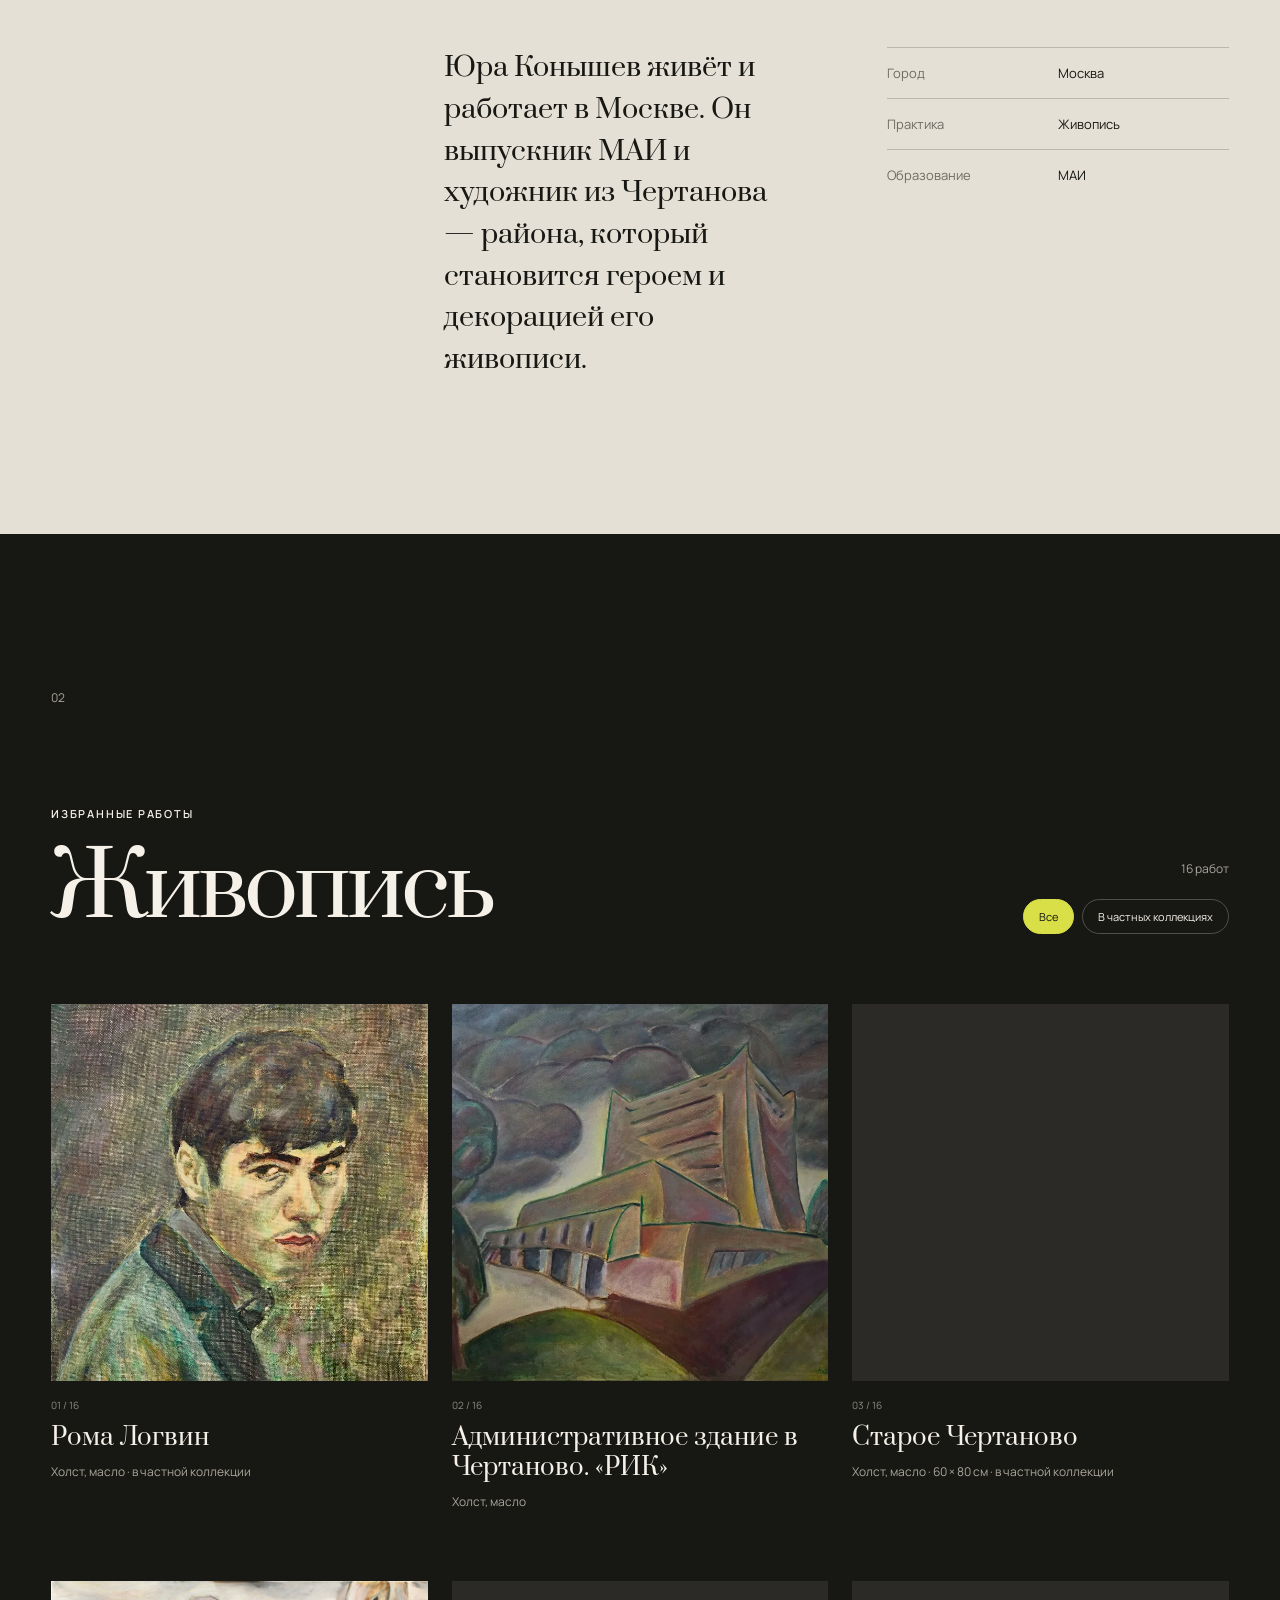
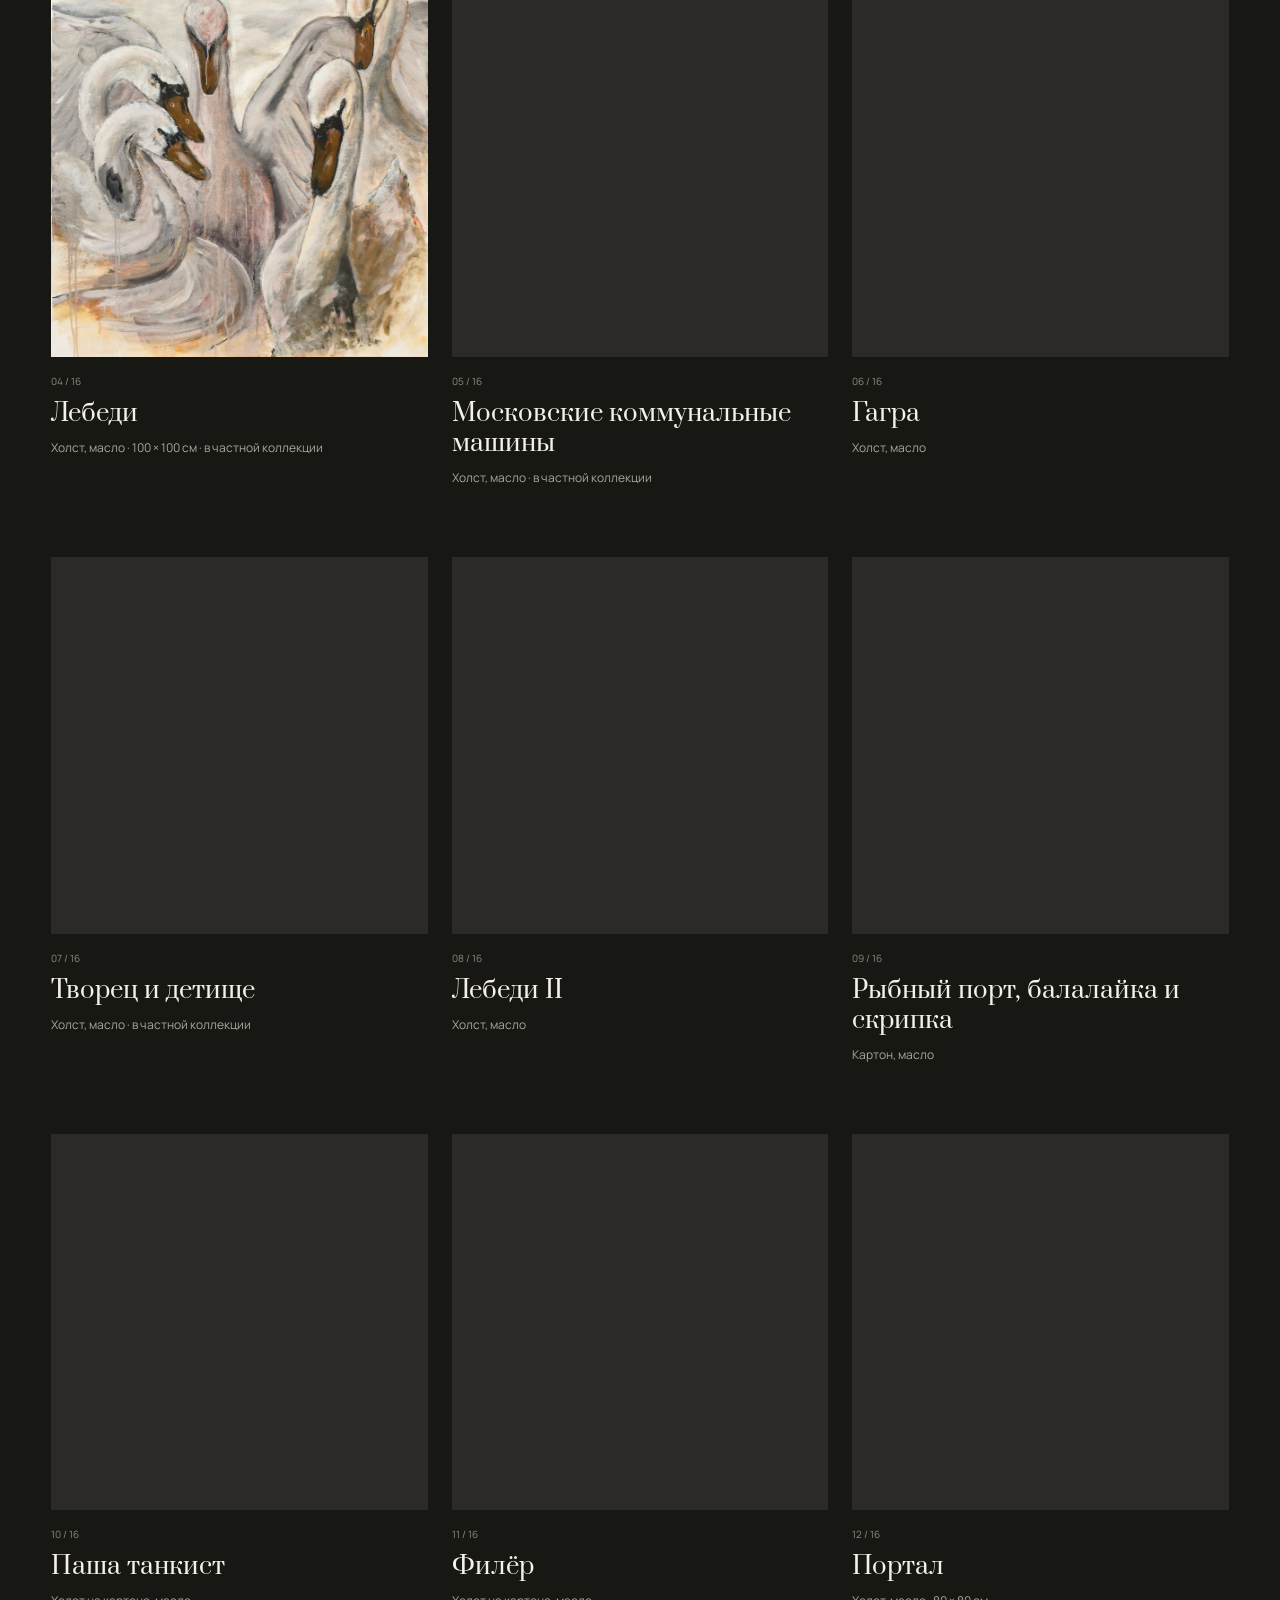
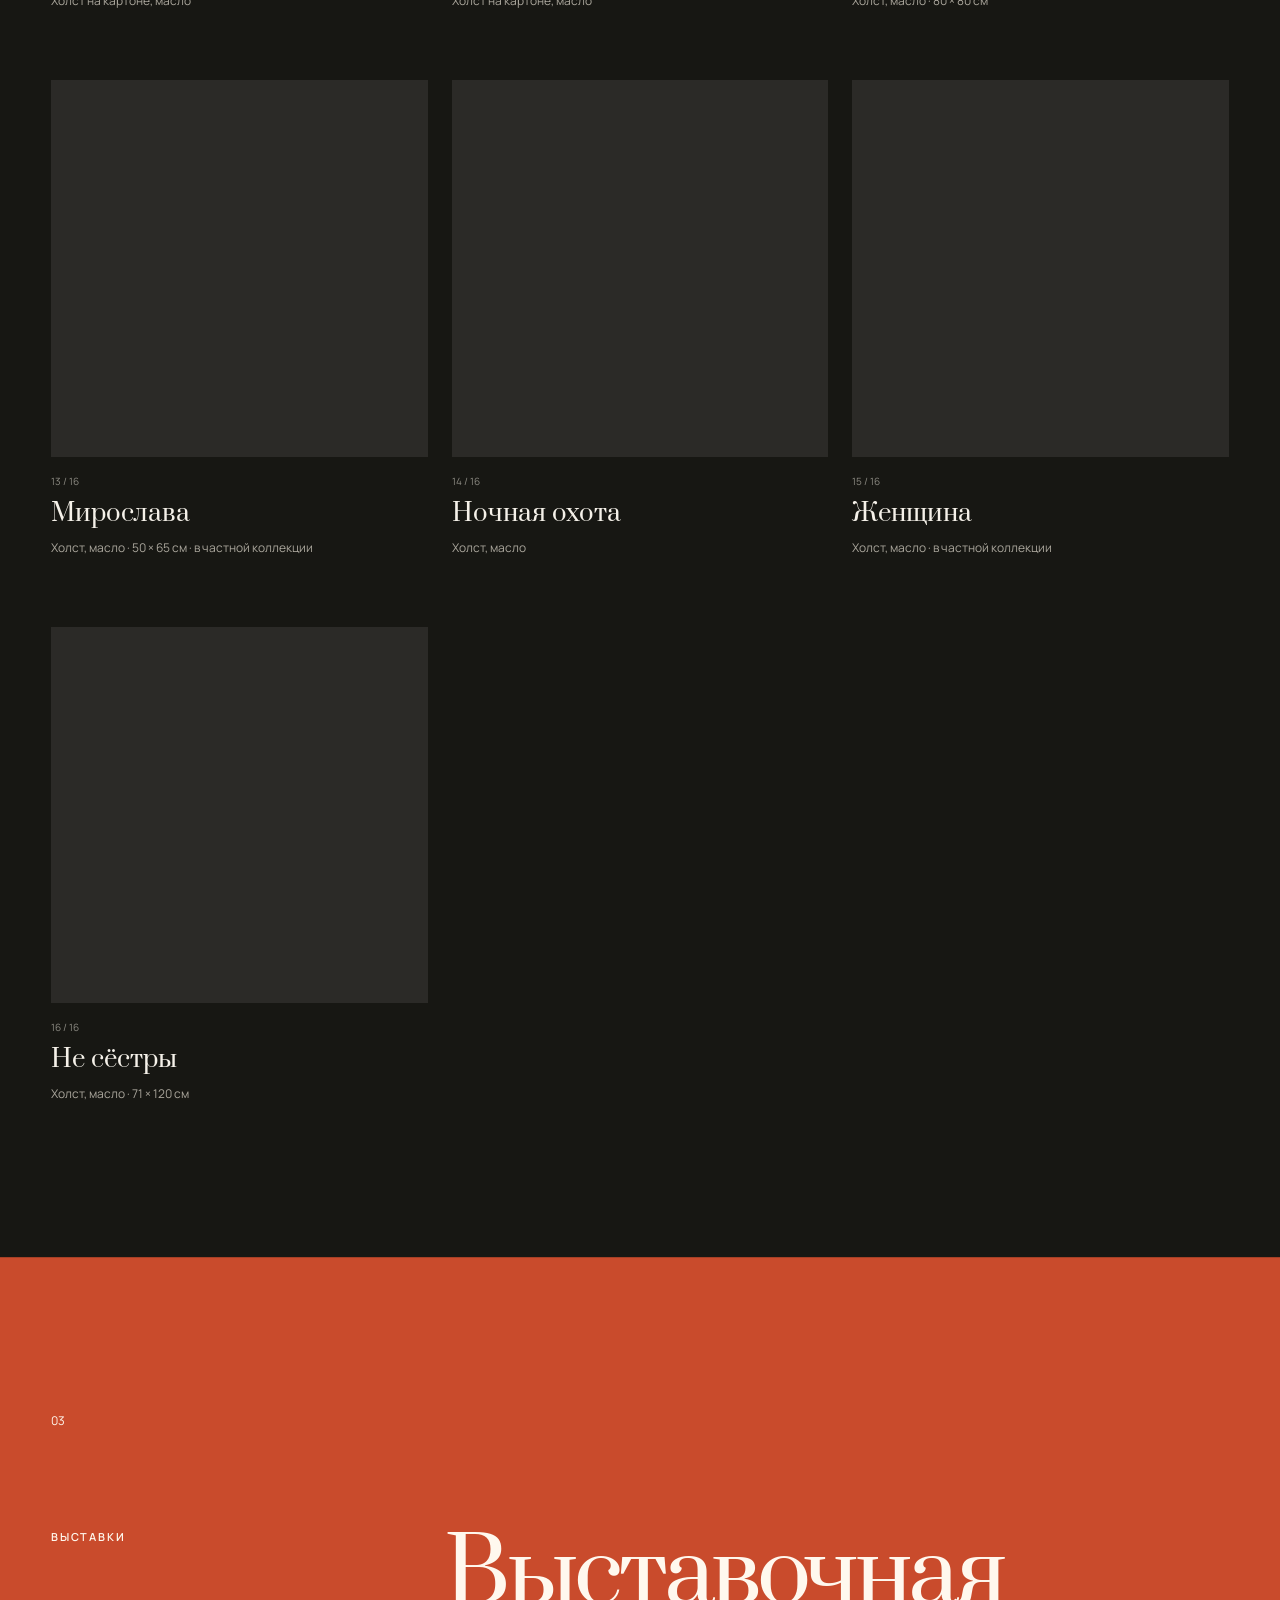
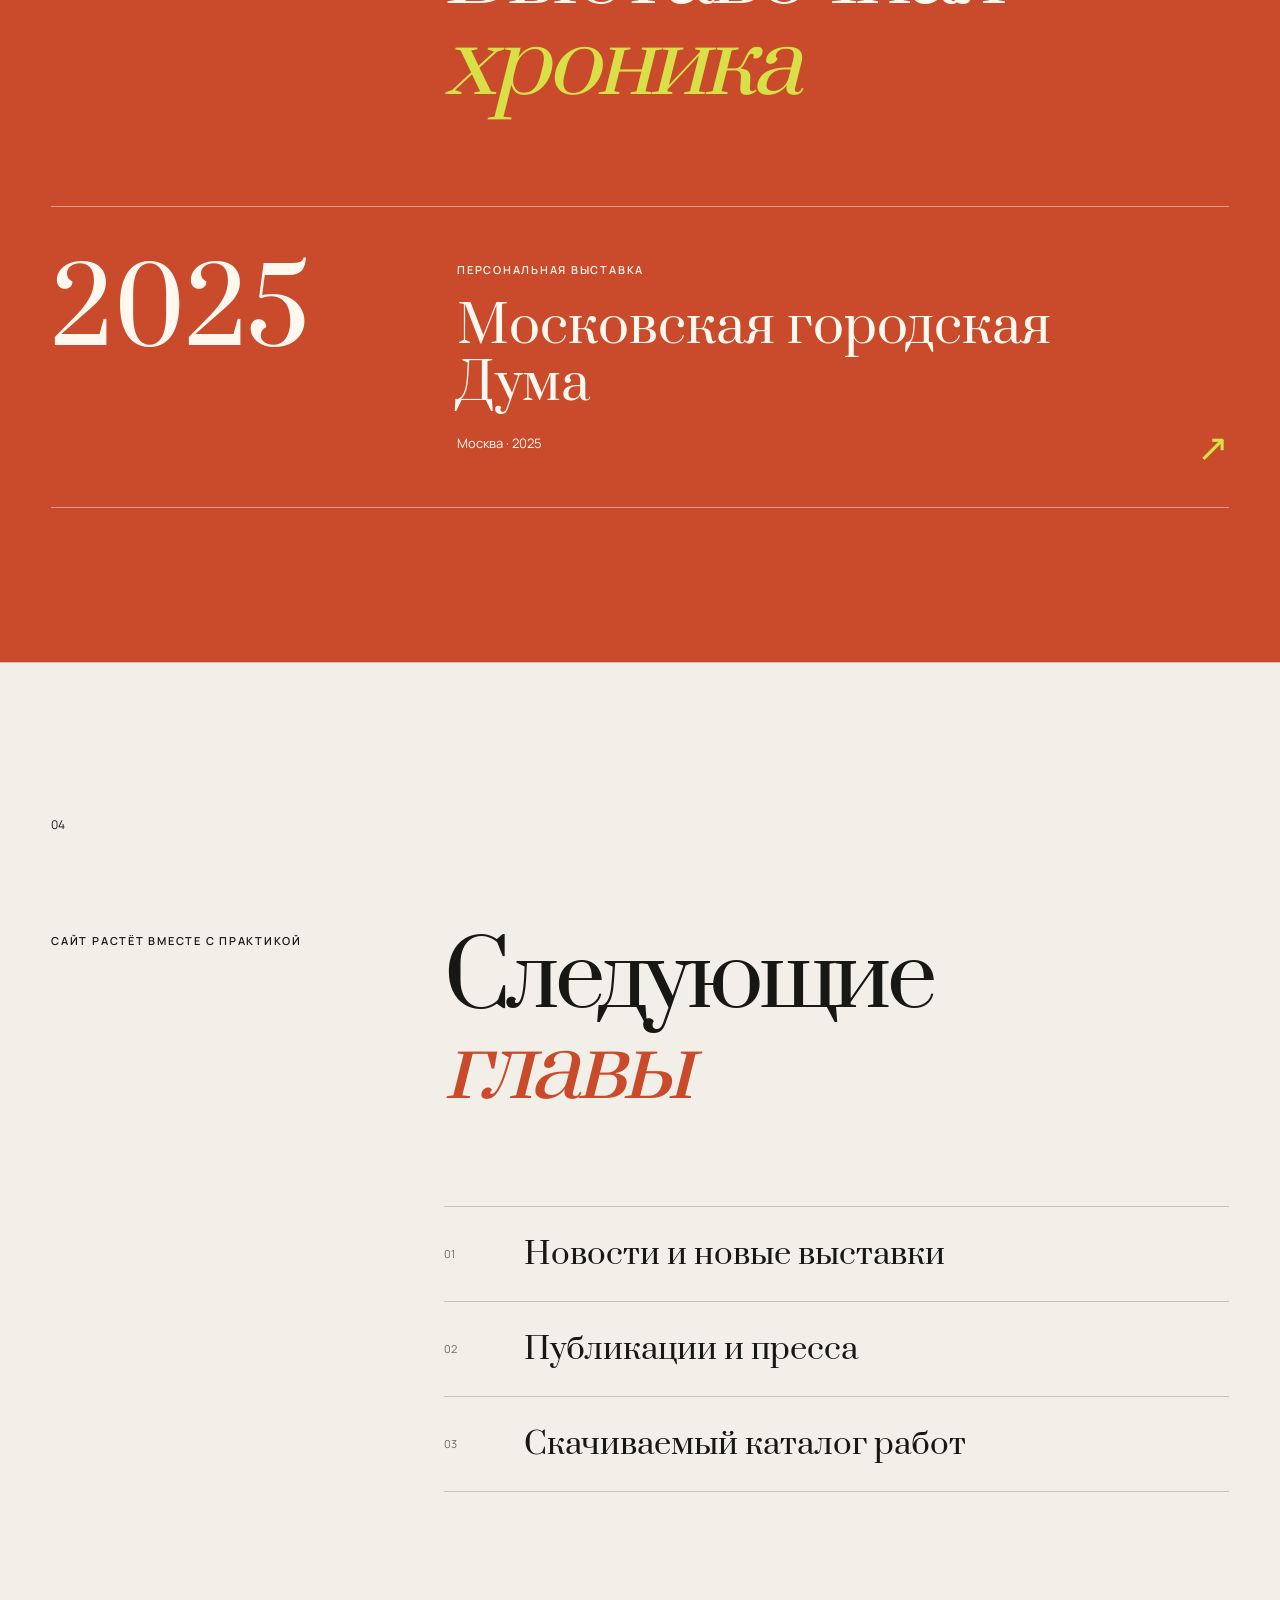
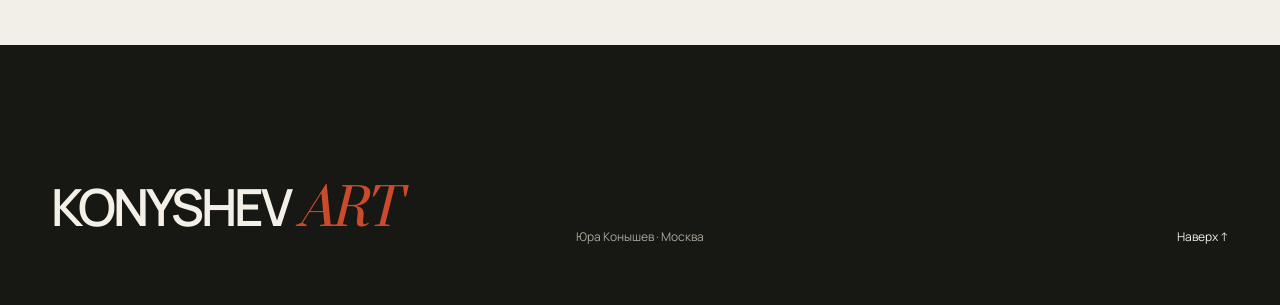
==== commit cf8c050d: "Add Arabic localization and refine Chinese support" ====
--- a/index.html
+++ b/index.html
@@ -1,131 +1,133 @@
-<!doctype html>
-<html lang="ru">
-  <head>
-    <meta charset="UTF-8" />
-    <meta name="viewport" content="width=device-width, initial-scale=1.0" />
-    <meta name="description" content="Юра Конышев — художник из Чертанова. Работы и выставки." />
-    <meta name="theme-color" content="#f2efe8" />
-    <title>Юра Конышев — художник</title>
-    <link rel="icon" href="assets/favicon.svg" type="image/svg+xml" />
-    <link rel="preconnect" href="https://fonts.googleapis.com" />
-    <link rel="preconnect" href="https://fonts.gstatic.com" crossorigin />
-    <link href="https://fonts.googleapis.com/css2?family=Manrope:wght@400;500;600&family=Noto+Serif+SC:wght@400;600&family=Prata&display=swap" rel="stylesheet" />
-    <link rel="stylesheet" href="styles.css" />
-  </head>
-  <body>
-    <a class="skip-link" href="#main" data-i18n="skip">К содержанию</a>
-
-    <header class="site-header" id="top">
-      <a class="wordmark" href="#top" aria-label="Konyshev Art">KONYSHEV <i>ART</i></a>
-      <button class="menu-button" type="button" aria-expanded="false" aria-controls="site-nav">
-        <span></span><span></span>
-        <span class="sr-only" data-i18n="menu">Меню</span>
-      </button>
-      <nav class="site-nav" id="site-nav" aria-label="Основная навигация" data-i18n-aria="navLabel">
-        <a href="#about" data-i18n="navAbout">О художнике</a>
-        <a href="#works" data-i18n="navWorks">Работы</a>
-        <a href="#exhibitions" data-i18n="navExhibitions">Выставки</a>
-      </nav>
-      <div class="language-switch" aria-label="Выбор языка" data-i18n-aria="languageLabel">
-        <button type="button" data-lang="ru" class="is-active" aria-pressed="true">RU</button>
-        <span>/</span>
-        <button type="button" data-lang="zh" aria-pressed="false">中文</button>
-      </div>
-    </header>
-
-    <main id="main">
-      <section class="hero" aria-labelledby="hero-title">
-        <div class="hero-copy reveal">
-          <p class="eyebrow" data-i18n="heroEyebrow">Художник · Москва</p>
-          <h1 id="hero-title"><span data-i18n="heroNameFirst">Юра</span><br /><em data-i18n="heroNameLast">Конышев</em></h1>
-          <p class="hero-intro" data-i18n="heroIntro">Живопись о людях, городе и странных связях между ними.</p>
-          <a class="text-link" href="#works"><span data-i18n="viewWorks">Смотреть работы</span><span aria-hidden="true">↘</span></a>
-        </div>
-        <figure class="hero-portrait reveal">
-          <img src="assets/hero.webp" alt="Юра Конышев" data-alt-ru="Юра Конышев" data-alt-zh="尤拉·科内舍夫" />
-          <figcaption><span>01</span><span data-i18n="portraitCaption">Портрет художника</span></figcaption>
-        </figure>
-        <p class="hero-index" aria-hidden="true">YK<br />—25</p>
-      </section>
-
-      <section class="about section-pad" id="about" aria-labelledby="about-title">
-        <div class="section-number">01</div>
-        <div class="section-heading reveal">
-          <p class="eyebrow" data-i18n="navAbout">О художнике</p>
-          <h2 id="about-title" data-i18n="aboutTitle">Инженер по образованию,<br /><em>художник по призванию.</em></h2>
-        </div>
-        <div class="about-body reveal">
-          <p data-i18n="aboutText">Юра Конышев живёт и работает в Москве. Он выпускник МАИ и художник из Чертанова — района, который становится героем и декорацией его живописи.</p>
-          <dl>
-            <div><dt data-i18n="baseLabel">Город</dt><dd data-i18n="baseValue">Москва</dd></div>
-            <div><dt data-i18n="practiceLabel">Практика</dt><dd data-i18n="practiceValue">Живопись</dd></div>
-            <div><dt data-i18n="educationLabel">Образование</dt><dd data-i18n="educationValue">МАИ</dd></div>
-          </dl>
-        </div>
-      </section>
-
-      <section class="works section-pad" id="works" aria-labelledby="works-title">
-        <div class="section-number">02</div>
-        <div class="works-head reveal">
-          <div>
-            <p class="eyebrow" data-i18n="selectedWorks">Избранные работы</p>
-            <h2 id="works-title" data-i18n="worksTitle">Живопись</h2>
-          </div>
-          <div class="work-tools">
-            <p><span id="visible-count">16</span> <span data-i18n="worksCount">работ</span></p>
-            <div class="filters" role="group" aria-label="Фильтр работ" data-i18n-aria="filterLabel">
-              <button type="button" class="is-active" data-filter="all" data-i18n="filterAll">Все</button>
-              <button type="button" data-filter="private" data-i18n="filterPrivate">В частных коллекциях</button>
-            </div>
-          </div>
-        </div>
-        <div class="gallery" id="gallery"></div>
-      </section>
-
-      <section class="exhibitions section-pad" id="exhibitions" aria-labelledby="exhibitions-title">
-        <div class="section-number">03</div>
-        <div class="section-heading reveal">
-          <p class="eyebrow" data-i18n="navExhibitions">Выставки</p>
-          <h2 id="exhibitions-title" data-i18n="exhibitionsTitle">Выставочная<br /><em>хроника</em></h2>
-        </div>
-        <a class="exhibition-card reveal" href="mgd-2025.html" data-i18n-aria="openExhibition">
-          <div class="exhibition-year">2025</div>
-          <div>
-            <p class="eyebrow" data-i18n="soloExhibition">Персональная выставка</p>
-            <h3 data-i18n="mgdTitle">Московская городская Дума</h3>
-            <p data-i18n="mgdPlace">Москва · 2025</p>
-          </div>
-          <span class="exhibition-mark" aria-hidden="true">↗</span>
-        </a>
-      </section>
-
-      <section class="future section-pad" aria-labelledby="future-title">
-        <div class="section-number">04</div>
-        <div class="section-heading reveal">
-          <p class="eyebrow" data-i18n="futureEyebrow">Сайт растёт вместе с практикой</p>
-          <h2 id="future-title" data-i18n="futureTitle">Следующие<br /><em>главы</em></h2>
-        </div>
-        <div class="future-list reveal">
-          <div><span>01</span><p data-i18n="futureNews">Новости и новые выставки</p></div>
-          <div><span>02</span><p data-i18n="futurePress">Публикации и пресса</p></div>
-          <div><span>03</span><p data-i18n="futureCatalog">Скачиваемый каталог работ</p></div>
-        </div>
-      </section>
-    </main>
-
-    <footer class="site-footer">
-      <a class="wordmark footer-mark" href="#top">KONYSHEV <i>ART</i></a>
-      <p data-i18n="footerLine">Юра Конышев · Москва</p>
-      <a href="#top" class="back-top"><span data-i18n="backTop">Наверх</span> ↑</a>
-    </footer>
-
-    <dialog class="lightbox" id="lightbox">
-      <button class="lightbox-close" type="button" aria-label="Закрыть" data-i18n-aria="close">×</button>
-      <div class="lightbox-image-wrap"><img src="" alt="" /></div>
-      <div class="lightbox-caption"><p class="lightbox-kicker"></p><h3></h3><p class="lightbox-meta"></p></div>
-    </dialog>
-
-    <script src="content.js"></script>
-    <script src="app.js"></script>
-  </body>
-</html>
+<!doctype html>
+<html lang="ru">
+  <head>
+    <meta charset="UTF-8" />
+    <meta name="viewport" content="width=device-width, initial-scale=1.0" />
+    <meta name="description" content="Юра Конышев — художник из Чертанова. Работы и выставки." />
+    <meta name="theme-color" content="#f2efe8" />
+    <title>Юра Конышев — художник</title>
+    <link rel="icon" href="assets/favicon.svg" type="image/svg+xml" />
+    <link rel="preconnect" href="https://fonts.googleapis.com" />
+    <link rel="preconnect" href="https://fonts.gstatic.com" crossorigin />
+    <link href="https://fonts.googleapis.com/css2?family=Manrope:wght@400;500;600&family=Noto+Naskh+Arabic:wght@400;600&family=Noto+Sans+Arabic:wght@400;500;600&family=Noto+Serif+SC:wght@400;600&family=Prata&display=swap" rel="stylesheet" />
+    <link rel="stylesheet" href="styles.css" />
+  </head>
+  <body>
+    <a class="skip-link" href="#main" data-i18n="skip">К содержанию</a>
+
+    <header class="site-header" id="top">
+      <a class="wordmark" href="#top" aria-label="Konyshev Art">KONYSHEV <i>ART</i></a>
+      <button class="menu-button" type="button" aria-expanded="false" aria-controls="site-nav">
+        <span></span><span></span>
+        <span class="sr-only" data-i18n="menu">Меню</span>
+      </button>
+      <nav class="site-nav" id="site-nav" aria-label="Основная навигация" data-i18n-aria="navLabel">
+        <a href="#about" data-i18n="navAbout">О художнике</a>
+        <a href="#works" data-i18n="navWorks">Работы</a>
+        <a href="#exhibitions" data-i18n="navExhibitions">Выставки</a>
+      </nav>
+      <div class="language-switch" aria-label="Выбор языка" data-i18n-aria="languageLabel">
+        <button type="button" data-lang="ru" lang="ru" class="is-active" aria-pressed="true">RU</button>
+        <span>/</span>
+        <button type="button" data-lang="zh" lang="zh-CN" aria-pressed="false">中文</button>
+        <span>/</span>
+        <button type="button" data-lang="ar" lang="ar" dir="rtl" aria-pressed="false">العربية</button>
+      </div>
+    </header>
+
+    <main id="main">
+      <section class="hero" aria-labelledby="hero-title">
+        <div class="hero-copy reveal">
+          <p class="eyebrow" data-i18n="heroEyebrow">Художник · Москва</p>
+          <h1 id="hero-title"><span data-i18n="heroNameFirst">Юра</span><br /><em data-i18n="heroNameLast">Конышев</em></h1>
+          <p class="hero-intro" data-i18n="heroIntro">Живопись о людях, городе и странных связях между ними.</p>
+          <a class="text-link" href="#works"><span data-i18n="viewWorks">Смотреть работы</span><span aria-hidden="true">↘</span></a>
+        </div>
+        <figure class="hero-portrait reveal">
+          <img src="assets/hero.webp" alt="Юра Конышев" data-alt-ru="Юра Конышев" data-alt-zh="尤拉·科内舍夫" data-alt-ar="يورا كونيشيف" />
+          <figcaption><span>01</span><span data-i18n="portraitCaption">Портрет художника</span></figcaption>
+        </figure>
+        <p class="hero-index" aria-hidden="true">YK<br />—25</p>
+      </section>
+
+      <section class="about section-pad" id="about" aria-labelledby="about-title">
+        <div class="section-number">01</div>
+        <div class="section-heading reveal">
+          <p class="eyebrow" data-i18n="navAbout">О художнике</p>
+          <h2 id="about-title" data-i18n="aboutTitle">Инженер по образованию,<br /><em>художник по призванию.</em></h2>
+        </div>
+        <div class="about-body reveal">
+          <p data-i18n="aboutText">Юра Конышев живёт и работает в Москве. Он выпускник МАИ и художник из Чертанова — района, который становится героем и декорацией его живописи.</p>
+          <dl>
+            <div><dt data-i18n="baseLabel">Город</dt><dd data-i18n="baseValue">Москва</dd></div>
+            <div><dt data-i18n="practiceLabel">Практика</dt><dd data-i18n="practiceValue">Живопись</dd></div>
+            <div><dt data-i18n="educationLabel">Образование</dt><dd data-i18n="educationValue">МАИ</dd></div>
+          </dl>
+        </div>
+      </section>
+
+      <section class="works section-pad" id="works" aria-labelledby="works-title">
+        <div class="section-number">02</div>
+        <div class="works-head reveal">
+          <div>
+            <p class="eyebrow" data-i18n="selectedWorks">Избранные работы</p>
+            <h2 id="works-title" data-i18n="worksTitle">Живопись</h2>
+          </div>
+          <div class="work-tools">
+            <p><span id="visible-count">16</span> <span data-i18n="worksCount">работ</span></p>
+            <div class="filters" role="group" aria-label="Фильтр работ" data-i18n-aria="filterLabel">
+              <button type="button" class="is-active" data-filter="all" data-i18n="filterAll">Все</button>
+              <button type="button" data-filter="private" data-i18n="filterPrivate">В частных коллекциях</button>
+            </div>
+          </div>
+        </div>
+        <div class="gallery" id="gallery"></div>
+      </section>
+
+      <section class="exhibitions section-pad" id="exhibitions" aria-labelledby="exhibitions-title">
+        <div class="section-number">03</div>
+        <div class="section-heading reveal">
+          <p class="eyebrow" data-i18n="navExhibitions">Выставки</p>
+          <h2 id="exhibitions-title" data-i18n="exhibitionsTitle">Выставочная<br /><em>хроника</em></h2>
+        </div>
+        <a class="exhibition-card reveal" href="mgd-2025.html" data-i18n-aria="openExhibition">
+          <div class="exhibition-year">2025</div>
+          <div>
+            <p class="eyebrow" data-i18n="soloExhibition">Персональная выставка</p>
+            <h3 data-i18n="mgdTitle">Московская городская Дума</h3>
+            <p data-i18n="mgdPlace">Москва · 2025</p>
+          </div>
+          <span class="exhibition-mark" aria-hidden="true">↗</span>
+        </a>
+      </section>
+
+      <section class="future section-pad" aria-labelledby="future-title">
+        <div class="section-number">04</div>
+        <div class="section-heading reveal">
+          <p class="eyebrow" data-i18n="futureEyebrow">Сайт растёт вместе с практикой</p>
+          <h2 id="future-title" data-i18n="futureTitle">Следующие<br /><em>главы</em></h2>
+        </div>
+        <div class="future-list reveal">
+          <div><span>01</span><p data-i18n="futureNews">Новости и новые выставки</p></div>
+          <div><span>02</span><p data-i18n="futurePress">Публикации и пресса</p></div>
+          <div><span>03</span><p data-i18n="futureCatalog">Скачиваемый каталог работ</p></div>
+        </div>
+      </section>
+    </main>
+
+    <footer class="site-footer">
+      <a class="wordmark footer-mark" href="#top">KONYSHEV <i>ART</i></a>
+      <p data-i18n="footerLine">Юра Конышев · Москва</p>
+      <a href="#top" class="back-top"><span data-i18n="backTop">Наверх</span> ↑</a>
+    </footer>
+
+    <dialog class="lightbox" id="lightbox">
+      <button class="lightbox-close" type="button" aria-label="Закрыть" data-i18n-aria="close">×</button>
+      <div class="lightbox-image-wrap"><img src="" alt="" /></div>
+      <div class="lightbox-caption"><p class="lightbox-kicker"></p><h3></h3><p class="lightbox-meta"></p></div>
+    </dialog>
+
+    <script src="content.js"></script>
+    <script src="app.js"></script>
+  </body>
+</html>
--- a/styles.css
+++ b/styles.css
@@ -1,321 +1,342 @@
-:root {
-  --paper: #f2efe8;
-  --ink: #171713;
-  --muted: #6e6b63;
-  --line: rgba(23, 23, 19, 0.2);
-  --accent: #c94b2c;
-  --acid: #d8df47;
-  --serif: "Prata", "Noto Serif SC", Georgia, serif;
-  --sans: "Manrope", Arial, sans-serif;
-  --gutter: clamp(20px, 4vw, 64px);
-}
-
-* { box-sizing: border-box; }
-html { scroll-behavior: smooth; }
-body {
-  margin: 0;
-  color: var(--ink);
-  background: var(--paper);
-  font-family: var(--sans);
-  font-size: 16px;
-  -webkit-font-smoothing: antialiased;
-}
-body.is-locked { overflow: hidden; }
-img { display: block; max-width: 100%; }
-a { color: inherit; text-decoration: none; }
-button { color: inherit; font: inherit; }
-::selection { color: var(--paper); background: var(--accent); }
-
-.sr-only {
-  position: absolute;
-  width: 1px;
-  height: 1px;
-  padding: 0;
-  margin: -1px;
-  overflow: hidden;
-  clip: rect(0, 0, 0, 0);
-  white-space: nowrap;
-  border: 0;
-}
-.skip-link {
-  position: fixed;
-  left: 16px;
-  top: -60px;
-  z-index: 100;
-  padding: 12px 16px;
-  background: var(--ink);
-  color: white;
-}
-.skip-link:focus { top: 16px; }
-
-.site-header {
-  position: sticky;
-  top: 0;
-  z-index: 20;
-  min-height: 76px;
-  display: grid;
-  grid-template-columns: 1fr auto 1fr;
-  align-items: center;
-  padding: 0 var(--gutter);
-  border-bottom: 1px solid var(--line);
-  background: color-mix(in srgb, var(--paper) 92%, transparent);
-  backdrop-filter: blur(14px);
-}
-.wordmark {
-  justify-self: start;
-  font-size: clamp(17px, 1.7vw, 25px);
-  font-weight: 600;
-  letter-spacing: -0.06em;
-}
-.wordmark i { color: var(--accent); font-family: var(--serif); font-weight: 400; }
-.site-nav { display: flex; gap: clamp(22px, 3vw, 48px); font-size: 13px; }
-.site-nav a { position: relative; padding: 29px 0 25px; }
-.site-nav a::after {
-  content: "";
-  position: absolute;
-  left: 0;
-  bottom: 20px;
-  width: 100%;
-  height: 1px;
-  background: var(--ink);
-  transform: scaleX(0);
-  transform-origin: right;
-  transition: transform .25s ease;
-}
-.site-nav a:hover::after, .site-nav a:focus-visible::after { transform: scaleX(1); transform-origin: left; }
-.language-switch { justify-self: end; display: flex; align-items: center; gap: 6px; font-size: 12px; }
-.language-switch button { padding: 6px 3px; border: 0; background: transparent; cursor: pointer; opacity: .42; }
-.language-switch button.is-active { opacity: 1; font-weight: 600; }
-.menu-button { display: none; }
-
-.hero {
-  position: relative;
-  min-height: calc(100svh - 76px);
-  display: grid;
-  grid-template-columns: minmax(0, 1fr) minmax(360px, .9fr);
-  gap: clamp(28px, 6vw, 100px);
-  align-items: center;
-  padding: clamp(56px, 7vw, 110px) var(--gutter);
-  overflow: hidden;
-}
-.hero::before {
-  content: "";
-  position: absolute;
-  width: clamp(180px, 23vw, 360px);
-  aspect-ratio: 1;
-  left: 38%;
-  top: 10%;
-  border-radius: 50%;
-  background: var(--acid);
-  filter: blur(.2px);
-  z-index: -1;
-}
-.eyebrow {
-  margin: 0 0 22px;
-  font-size: 11px;
-  font-weight: 600;
-  letter-spacing: .16em;
-  text-transform: uppercase;
-}
-.hero h1 {
-  margin: 0;
-  font-family: var(--serif);
-  font-size: clamp(70px, 10vw, 165px);
-  font-weight: 400;
-  line-height: .83;
-  letter-spacing: -.065em;
-}
-.hero h1 em, h2 em { color: var(--accent); font-style: italic; }
-.hero-intro { max-width: 520px; margin: 44px 0 34px; font-size: clamp(18px, 2vw, 27px); line-height: 1.45; }
-.text-link { display: inline-flex; gap: 22px; align-items: center; padding-bottom: 6px; border-bottom: 1px solid; font-size: 13px; font-weight: 600; }
-.text-link span:last-child { font-size: 20px; transition: transform .2s ease; }
-.text-link:hover span:last-child { transform: translate(4px, 4px); }
-.hero-portrait { position: relative; width: min(100%, 560px); justify-self: end; margin: 0; }
-.hero-portrait::before {
-  content: "";
-  position: absolute;
-  inset: 18px -18px -18px 18px;
-  border: 1px solid var(--ink);
-  z-index: -1;
-}
-.hero-portrait img { width: 100%; height: min(68vh, 720px); object-fit: cover; object-position: 50% 30%; filter: saturate(.85) contrast(1.02); }
-.hero-portrait figcaption { display: flex; justify-content: space-between; margin-top: 28px; font-size: 11px; text-transform: uppercase; letter-spacing: .12em; }
-.hero-index { position: absolute; left: var(--gutter); bottom: 20px; margin: 0; font: 11px/1.2 var(--sans); letter-spacing: .12em; }
-
-.section-pad { padding: clamp(90px, 12vw, 190px) var(--gutter); border-top: 1px solid var(--line); }
-.section-number { margin-bottom: clamp(50px, 8vw, 100px); font: 12px var(--sans); }
-.section-heading { display: grid; grid-template-columns: 1fr 2fr; align-items: start; }
-.section-heading h2, .works h2 {
-  margin: 0;
-  font-family: var(--serif);
-  font-size: clamp(48px, 7vw, 112px);
-  font-weight: 400;
-  line-height: 1.02;
-  letter-spacing: -.045em;
-}
-
-.about { background: #e5e0d5; }
-.about-body { display: grid; grid-template-columns: 1fr 1fr; gap: clamp(40px, 8vw, 130px); margin: 100px 0 0 33.33%; }
-.about-body > p { margin: 0; font: clamp(20px, 2.1vw, 31px)/1.55 var(--serif); }
-.about dl { margin: 0; }
-.about dl div { display: grid; grid-template-columns: 1fr 1fr; padding: 16px 0; border-top: 1px solid var(--line); font-size: 13px; }
-.about dt { color: var(--muted); }
-.about dd { margin: 0; }
-
-.works { background: #171713; color: #f5f1e9; }
-.works .section-number { color: #aaa69c; }
-.works-head { display: flex; align-items: end; justify-content: space-between; gap: 40px; margin-bottom: 70px; }
-.works h2 { color: #f5f1e9; }
-.work-tools { text-align: right; }
-.work-tools > p { margin: 0 0 22px; color: #aaa69c; font-size: 12px; }
-.filters { display: flex; gap: 8px; flex-wrap: wrap; justify-content: flex-end; }
-.filters button {
-  padding: 9px 15px;
-  color: #f5f1e9;
-  border: 1px solid #504f49;
-  border-radius: 100px;
-  background: transparent;
-  font-size: 11px;
-  cursor: pointer;
-}
-.filters button.is-active { color: #171713; border-color: var(--acid); background: var(--acid); }
-.gallery { display: grid; grid-template-columns: repeat(12, 1fr); gap: 70px 24px; }
-.art-card { grid-column: span 4; margin: 0; cursor: zoom-in; }
-.art-card:nth-child(6n + 2), .art-card:nth-child(6n + 5) { transform: translateY(54px); }
-.art-card button { width: 100%; padding: 0; color: inherit; text-align: left; border: 0; background: transparent; cursor: zoom-in; }
-.art-image-wrap { position: relative; aspect-ratio: 1 / 1; overflow: hidden; background: #2b2a27; }
-.art-image-wrap::after { content: "+"; position: absolute; right: 14px; bottom: 10px; font: 28px var(--serif); opacity: 0; transform: translateY(6px); transition: .25s ease; }
-.art-image-wrap img { width: 100%; height: 100%; object-fit: cover; transition: transform .55s cubic-bezier(.2,.7,.2,1), filter .3s; }
-.art-card:hover img { transform: scale(1.025); filter: brightness(.82); }
-.art-card:hover .art-image-wrap::after { opacity: 1; transform: none; }
-.art-index { display: block; margin: 17px 0 11px; color: #8d8b83; font-size: 10px; }
-.art-card h3 { margin: 0; font: 24px/1.25 var(--serif); }
-.art-card .art-meta { margin: 10px 0 0; color: #aaa69c; font-size: 12px; line-height: 1.5; }
-.art-card[hidden] { display: none; }
-
-.exhibitions { background: var(--accent); color: #fff8ee; }
-.exhibitions .section-heading { margin-bottom: 95px; }
-.exhibitions .section-heading h2 em { color: var(--acid); }
-.exhibition-card { position: relative; display: grid; grid-template-columns: 1fr 2fr; gap: 20px; padding: 55px 0; border-top: 1px solid rgba(255,255,255,.45); border-bottom: 1px solid rgba(255,255,255,.45); }
-.exhibition-card { transition: background-color .25s ease, padding .25s ease; }
-.exhibition-card:hover, .exhibition-card:focus-visible { padding-left: 24px; padding-right: 24px; background: rgba(255,255,255,.08); outline: none; }
-.exhibition-year { font: clamp(55px, 8vw, 128px)/1 var(--serif); }
-.exhibition-card h3 { max-width: 620px; margin: 0 0 22px; font: clamp(30px, 4vw, 62px)/1.1 var(--serif); }
-.exhibition-card p:last-child { margin: 0; font-size: 13px; }
-.exhibition-mark { position: absolute; right: 0; bottom: 35px; color: var(--acid); font-size: 38px; }
-.exhibition-card:hover .exhibition-mark, .exhibition-card:focus-visible .exhibition-mark { right: 24px; }
-
-.exhibition-detail {
-  min-height: calc(100svh - 76px);
-  padding: clamp(50px, 7vw, 110px) var(--gutter) clamp(90px, 10vw, 150px);
-}
-.detail-back { display: inline-flex; gap: 12px; align-items: center; margin-bottom: clamp(55px, 8vw, 110px); padding-bottom: 5px; border-bottom: 1px solid var(--ink); font-size: 12px; }
-.detail-hero { display: grid; grid-template-columns: minmax(0, .78fr) minmax(340px, 1fr); gap: clamp(45px, 8vw, 130px); align-items: start; }
-.detail-copy h1 { margin: 0; font: clamp(55px, 7.7vw, 126px)/.97 var(--serif); letter-spacing: -.055em; }
-.detail-copy h1 em { color: var(--accent); font-style: italic; }
-.detail-meta { display: grid; grid-template-columns: 1fr 1fr; gap: 20px; margin-top: 55px; padding-top: 18px; border-top: 1px solid var(--line); }
-.detail-meta p { margin: 0; font-size: 12px; line-height: 1.6; }
-.detail-meta p:last-child { color: var(--muted); }
-.detail-video { position: relative; margin: 0; padding: clamp(18px, 2vw, 28px); background: var(--ink); }
-.detail-video::before { content: "2025"; position: absolute; right: -16px; top: -34px; color: var(--accent); font: 42px var(--serif); }
-.detail-video video { display: block; width: 100%; max-height: 76vh; background: #070706; object-fit: contain; }
-.detail-video figcaption { display: flex; justify-content: space-between; gap: 20px; margin-top: 18px; color: #aaa69c; font-size: 10px; letter-spacing: .12em; text-transform: uppercase; }
-.detail-note { display: grid; grid-template-columns: 1fr 2fr; gap: 30px; margin-top: clamp(80px, 12vw, 170px); padding-top: 28px; border-top: 1px solid var(--line); }
-.detail-note p:last-child { max-width: 720px; margin: 0; font: clamp(22px, 2.5vw, 38px)/1.45 var(--serif); }
-
-.future { background: var(--paper); }
-.future .section-heading { margin-bottom: 90px; }
-.future-list { margin-left: 33.33%; border-top: 1px solid var(--line); }
-.future-list div { display: grid; grid-template-columns: 80px 1fr; align-items: center; padding: 26px 0; border-bottom: 1px solid var(--line); }
-.future-list span { color: var(--muted); font-size: 11px; }
-.future-list p { margin: 0; font: clamp(21px, 2.4vw, 38px) var(--serif); }
-
-.site-footer { display: grid; grid-template-columns: 1fr 1fr 1fr; align-items: end; min-height: 260px; padding: 60px var(--gutter); color: #f4f0e8; background: var(--ink); }
-.footer-mark { font-size: clamp(28px, 4vw, 64px); }
-.site-footer p { justify-self: center; margin: 0; color: #aaa69c; font-size: 12px; }
-.back-top { justify-self: end; font-size: 12px; }
-
-.lightbox { width: 100vw; max-width: none; height: 100vh; max-height: none; margin: 0; padding: 32px var(--gutter); color: #f5f1e9; border: 0; background: rgba(15,15,12,.97); }
-.lightbox::backdrop { background: rgba(15,15,12,.94); }
-.lightbox[open] { display: grid; grid-template-columns: minmax(0, 1fr) minmax(260px, .32fr); gap: 45px; }
-.lightbox-close { position: fixed; right: 26px; top: 18px; z-index: 2; width: 48px; height: 48px; color: white; border: 1px solid #706e67; border-radius: 50%; background: transparent; font-size: 34px; line-height: 1; cursor: pointer; }
-.lightbox-image-wrap { display: grid; place-items: center; min-height: 0; }
-.lightbox-image-wrap img { max-width: 100%; max-height: calc(100vh - 64px); object-fit: contain; }
-.lightbox-caption { align-self: end; padding: 30px 60px 30px 0; }
-.lightbox-kicker { color: #8e8b83; font-size: 11px; }
-.lightbox-caption h3 { margin: 18px 0; font: clamp(30px, 4vw, 60px)/1.08 var(--serif); }
-.lightbox-meta { color: #bbb7ae; font-size: 13px; line-height: 1.6; }
-
-.reveal { opacity: 0; transform: translateY(24px); transition: opacity .7s ease, transform .7s ease; }
-.reveal.is-visible { opacity: 1; transform: none; }
-
-@media (max-width: 960px) {
-  .site-header { grid-template-columns: 1fr auto auto; gap: 18px; }
-  .menu-button { display: grid; gap: 6px; width: 34px; padding: 8px 2px; border: 0; background: transparent; cursor: pointer; }
-  .menu-button > span:not(.sr-only) { width: 100%; height: 1px; background: currentColor; }
-  .site-nav { position: fixed; inset: 76px 0 auto; display: none; flex-direction: column; gap: 0; padding: 24px var(--gutter) 34px; border-bottom: 1px solid var(--line); background: var(--paper); }
-  .site-nav.is-open { display: flex; }
-  .site-nav a { padding: 17px 0; font: 27px var(--serif); }
-  .site-nav a::after { display: none; }
-  .hero { grid-template-columns: 1fr 1fr; }
-  .hero::before { left: 30%; }
-  .hero h1 { font-size: clamp(58px, 11vw, 102px); }
-  .hero-portrait img { height: 56vh; }
-  .section-heading { grid-template-columns: 1fr 2.4fr; }
-  .about-body { margin-left: 0; }
-  .art-card { grid-column: span 6; }
-  .art-card:nth-child(6n + 2), .art-card:nth-child(6n + 5) { transform: none; }
-  .detail-hero { grid-template-columns: 1fr 1fr; gap: 38px; }
-}
-
-@media (max-width: 680px) {
-  .site-header { min-height: 66px; }
-  .site-nav { inset: 66px 0 auto; }
-  .language-switch span { display: none; }
-  .language-switch { gap: 0; }
-  .hero { grid-template-columns: 1fr; min-height: auto; padding-top: 52px; }
-  .hero::before { width: 190px; left: auto; right: -45px; top: 30px; }
-  .hero-copy { z-index: 1; }
-  .hero h1 { font-size: clamp(62px, 22vw, 96px); }
-  .hero-intro { margin-top: 30px; font-size: 19px; }
-  .hero-portrait { width: calc(100% - 18px); margin-top: 16px; justify-self: start; }
-  .hero-portrait img { height: 62vh; max-height: 620px; }
-  .hero-index { display: none; }
-  .section-number { margin-bottom: 45px; }
-  .section-heading { display: block; }
-  .section-heading .eyebrow { margin-bottom: 28px; }
-  .section-heading h2, .works h2 { font-size: clamp(45px, 15vw, 72px); }
-  .about-body { grid-template-columns: 1fr; gap: 55px; margin-top: 70px; }
-  .works-head { display: block; }
-  .work-tools { margin-top: 42px; text-align: left; }
-  .filters { justify-content: flex-start; }
-  .gallery { display: block; }
-  .art-card { margin-bottom: 58px; }
-  .art-card h3 { font-size: 22px; }
-  .exhibitions .section-heading, .future .section-heading { margin-bottom: 60px; }
-  .exhibition-card { grid-template-columns: 1fr; gap: 35px; }
-  .exhibition-year { font-size: 72px; }
-  .exhibition-mark { bottom: 28px; }
-  .future-list { margin-left: 0; }
-  .future-list div { grid-template-columns: 45px 1fr; }
-  .site-footer { grid-template-columns: 1fr auto; min-height: 220px; }
-  .site-footer p { display: none; }
-  .lightbox { padding: 72px 20px 25px; }
-  .lightbox[open] { grid-template-columns: 1fr; grid-template-rows: minmax(0, 1fr) auto; gap: 14px; }
-  .lightbox-image-wrap img { max-height: 62vh; }
-  .lightbox-caption { padding: 10px 0 0; }
-  .lightbox-caption h3 { margin: 10px 0; font-size: 31px; }
-  .exhibition-detail { min-height: auto; padding-top: 38px; }
-  .detail-back { margin-bottom: 55px; }
-  .detail-hero { grid-template-columns: 1fr; }
-  .detail-copy h1 { font-size: clamp(49px, 15vw, 72px); }
-  .detail-video { margin-top: 28px; }
-  .detail-video video { max-height: 72vh; }
-  .detail-note { grid-template-columns: 1fr; }
-}
-
-@media (prefers-reduced-motion: reduce) {
-  html { scroll-behavior: auto; }
-  *, *::before, *::after { transition-duration: .01ms !important; animation-duration: .01ms !important; }
-  .reveal { opacity: 1; transform: none; }
-}
+:root {
+  --paper: #f2efe8;
+  --ink: #171713;
+  --muted: #6e6b63;
+  --line: rgba(23, 23, 19, 0.2);
+  --accent: #c94b2c;
+  --acid: #d8df47;
+  --serif: "Prata", "Noto Serif SC", Georgia, serif;
+  --sans: "Manrope", Arial, sans-serif;
+  --serif-ar: "Noto Naskh Arabic", Georgia, serif;
+  --sans-ar: "Noto Sans Arabic", Arial, sans-serif;
+  --gutter: clamp(20px, 4vw, 64px);
+}
+
+* { box-sizing: border-box; }
+html { scroll-behavior: smooth; }
+body {
+  margin: 0;
+  color: var(--ink);
+  background: var(--paper);
+  font-family: var(--sans);
+  font-size: 16px;
+  -webkit-font-smoothing: antialiased;
+}
+body.is-locked { overflow: hidden; }
+html[dir="rtl"] body { font-family: var(--sans-ar); }
+img { display: block; max-width: 100%; }
+a { color: inherit; text-decoration: none; }
+button { color: inherit; font: inherit; }
+::selection { color: var(--paper); background: var(--accent); }
+
+.sr-only {
+  position: absolute;
+  width: 1px;
+  height: 1px;
+  padding: 0;
+  margin: -1px;
+  overflow: hidden;
+  clip: rect(0, 0, 0, 0);
+  white-space: nowrap;
+  border: 0;
+}
+.skip-link {
+  position: fixed;
+  inset-inline-start: 16px;
+  top: -60px;
+  z-index: 100;
+  padding: 12px 16px;
+  background: var(--ink);
+  color: white;
+}
+.skip-link:focus { top: 16px; }
+
+.site-header {
+  position: sticky;
+  top: 0;
+  z-index: 20;
+  min-height: 76px;
+  display: grid;
+  grid-template-columns: 1fr auto 1fr;
+  align-items: center;
+  padding: 0 var(--gutter);
+  border-bottom: 1px solid var(--line);
+  background: color-mix(in srgb, var(--paper) 92%, transparent);
+  backdrop-filter: blur(14px);
+}
+.wordmark {
+  justify-self: start;
+  font-size: clamp(17px, 1.7vw, 25px);
+  font-weight: 600;
+  letter-spacing: -0.06em;
+}
+.wordmark i { color: var(--accent); font-family: var(--serif); font-weight: 400; }
+.site-nav { display: flex; gap: clamp(22px, 3vw, 48px); font-size: 13px; }
+.site-nav a { position: relative; padding: 29px 0 25px; }
+.site-nav a::after {
+  content: "";
+  position: absolute;
+  inset-inline-start: 0;
+  bottom: 20px;
+  width: 100%;
+  height: 1px;
+  background: var(--ink);
+  transform: scaleX(0);
+  transform-origin: right;
+  transition: transform .25s ease;
+}
+.site-nav a:hover::after, .site-nav a:focus-visible::after { transform: scaleX(1); transform-origin: left; }
+.language-switch { justify-self: end; display: flex; align-items: center; gap: 6px; font-size: 12px; }
+.language-switch button { padding: 6px 3px; border: 0; background: transparent; cursor: pointer; opacity: .42; }
+.language-switch button.is-active { opacity: 1; font-weight: 600; }
+.menu-button { display: none; }
+html[dir="rtl"] .wordmark,
+html[dir="rtl"] .hero-index,
+html[dir="rtl"] .art-index,
+html[dir="rtl"] .exhibition-year,
+html[dir="rtl"] .detail-video figcaption { direction: ltr; }
+html[dir="rtl"] .hero h1,
+html[dir="rtl"] .section-heading h2,
+html[dir="rtl"] .works h2,
+html[dir="rtl"] .about-body > p,
+html[dir="rtl"] .art-card h3,
+html[dir="rtl"] .exhibition-card h3,
+html[dir="rtl"] .detail-copy h1,
+html[dir="rtl"] .detail-note p:last-child,
+html[dir="rtl"] .future-list p,
+html[dir="rtl"] .lightbox-caption h3 { font-family: var(--serif-ar); }
+
+.hero {
+  position: relative;
+  min-height: calc(100svh - 76px);
+  display: grid;
+  grid-template-columns: minmax(0, 1fr) minmax(360px, .9fr);
+  gap: clamp(28px, 6vw, 100px);
+  align-items: center;
+  padding: clamp(56px, 7vw, 110px) var(--gutter);
+  overflow: hidden;
+}
+.hero::before {
+  content: "";
+  position: absolute;
+  width: clamp(180px, 23vw, 360px);
+  aspect-ratio: 1;
+  inset-inline-start: 38%;
+  top: 10%;
+  border-radius: 50%;
+  background: var(--acid);
+  filter: blur(.2px);
+  z-index: -1;
+}
+.eyebrow {
+  margin: 0 0 22px;
+  font-size: 11px;
+  font-weight: 600;
+  letter-spacing: .16em;
+  text-transform: uppercase;
+}
+.hero h1 {
+  margin: 0;
+  font-family: var(--serif);
+  font-size: clamp(70px, 10vw, 165px);
+  font-weight: 400;
+  line-height: .83;
+  letter-spacing: -.065em;
+}
+.hero h1 em, h2 em { color: var(--accent); font-style: italic; }
+.hero-intro { max-width: 520px; margin: 44px 0 34px; font-size: clamp(18px, 2vw, 27px); line-height: 1.45; }
+.text-link { display: inline-flex; gap: 22px; align-items: center; padding-bottom: 6px; border-bottom: 1px solid; font-size: 13px; font-weight: 600; }
+.text-link span:last-child { font-size: 20px; transition: transform .2s ease; }
+.text-link:hover span:last-child { transform: translate(4px, 4px); }
+.hero-portrait { position: relative; width: min(100%, 560px); justify-self: end; margin: 0; }
+.hero-portrait::before {
+  content: "";
+  position: absolute;
+  inset: 18px -18px -18px 18px;
+  border: 1px solid var(--ink);
+  z-index: -1;
+}
+.hero-portrait img { width: 100%; height: min(68vh, 720px); object-fit: cover; object-position: 50% 30%; filter: saturate(.85) contrast(1.02); }
+.hero-portrait figcaption { display: flex; justify-content: space-between; margin-top: 28px; font-size: 11px; text-transform: uppercase; letter-spacing: .12em; }
+.hero-index { position: absolute; inset-inline-start: var(--gutter); bottom: 20px; margin: 0; font: 11px/1.2 var(--sans); letter-spacing: .12em; }
+
+.section-pad { padding: clamp(90px, 12vw, 190px) var(--gutter); border-top: 1px solid var(--line); }
+.section-number { margin-bottom: clamp(50px, 8vw, 100px); font: 12px var(--sans); }
+.section-heading { display: grid; grid-template-columns: 1fr 2fr; align-items: start; }
+.section-heading h2, .works h2 {
+  margin: 0;
+  font-family: var(--serif);
+  font-size: clamp(48px, 7vw, 112px);
+  font-weight: 400;
+  line-height: 1.02;
+  letter-spacing: -.045em;
+}
+
+.about { background: #e5e0d5; }
+.about-body { display: grid; grid-template-columns: 1fr 1fr; gap: clamp(40px, 8vw, 130px); margin: 100px 0 0; margin-inline-start: 33.33%; }
+.about-body > p { margin: 0; font: clamp(20px, 2.1vw, 31px)/1.55 var(--serif); }
+.about dl { margin: 0; }
+.about dl div { display: grid; grid-template-columns: 1fr 1fr; padding: 16px 0; border-top: 1px solid var(--line); font-size: 13px; }
+.about dt { color: var(--muted); }
+.about dd { margin: 0; }
+
+.works { background: #171713; color: #f5f1e9; }
+.works .section-number { color: #aaa69c; }
+.works-head { display: flex; align-items: end; justify-content: space-between; gap: 40px; margin-bottom: 70px; }
+.works h2 { color: #f5f1e9; }
+.work-tools { text-align: end; }
+.work-tools > p { margin: 0 0 22px; color: #aaa69c; font-size: 12px; }
+.filters { display: flex; gap: 8px; flex-wrap: wrap; justify-content: flex-end; }
+.filters button {
+  padding: 9px 15px;
+  color: #f5f1e9;
+  border: 1px solid #504f49;
+  border-radius: 100px;
+  background: transparent;
+  font-size: 11px;
+  cursor: pointer;
+}
+.filters button.is-active { color: #171713; border-color: var(--acid); background: var(--acid); }
+.gallery { display: grid; grid-template-columns: repeat(12, 1fr); gap: 70px 24px; }
+.art-card { grid-column: span 4; margin: 0; cursor: zoom-in; }
+.art-card:nth-child(6n + 2), .art-card:nth-child(6n + 5) { transform: translateY(54px); }
+.art-card button { width: 100%; padding: 0; color: inherit; text-align: start; border: 0; background: transparent; cursor: zoom-in; }
+.art-image-wrap { position: relative; aspect-ratio: 1 / 1; overflow: hidden; background: #2b2a27; }
+.art-image-wrap::after { content: "+"; position: absolute; inset-inline-end: 14px; bottom: 10px; font: 28px var(--serif); opacity: 0; transform: translateY(6px); transition: .25s ease; }
+.art-image-wrap img { width: 100%; height: 100%; object-fit: cover; transition: transform .55s cubic-bezier(.2,.7,.2,1), filter .3s; }
+.art-card:hover img { transform: scale(1.025); filter: brightness(.82); }
+.art-card:hover .art-image-wrap::after { opacity: 1; transform: none; }
+.art-index { display: block; margin: 17px 0 11px; color: #8d8b83; font-size: 10px; }
+.art-card h3 { margin: 0; font: 24px/1.25 var(--serif); }
+.art-card .art-meta { margin: 10px 0 0; color: #aaa69c; font-size: 12px; line-height: 1.5; }
+.art-card[hidden] { display: none; }
+
+.exhibitions { background: var(--accent); color: #fff8ee; }
+.exhibitions .section-heading { margin-bottom: 95px; }
+.exhibitions .section-heading h2 em { color: var(--acid); }
+.exhibition-card { position: relative; display: grid; grid-template-columns: 1fr 2fr; gap: 20px; padding: 55px 0; border-top: 1px solid rgba(255,255,255,.45); border-bottom: 1px solid rgba(255,255,255,.45); }
+.exhibition-card { transition: background-color .25s ease, padding .25s ease; }
+.exhibition-card:hover, .exhibition-card:focus-visible { padding-left: 24px; padding-right: 24px; background: rgba(255,255,255,.08); outline: none; }
+.exhibition-year { font: clamp(55px, 8vw, 128px)/1 var(--serif); }
+.exhibition-card h3 { max-width: 620px; margin: 0 0 22px; font: clamp(30px, 4vw, 62px)/1.1 var(--serif); }
+.exhibition-card p:last-child { margin: 0; font-size: 13px; }
+.exhibition-mark { position: absolute; inset-inline-end: 0; bottom: 35px; color: var(--acid); font-size: 38px; }
+.exhibition-card:hover .exhibition-mark, .exhibition-card:focus-visible .exhibition-mark { inset-inline-end: 24px; }
+
+.exhibition-detail {
+  min-height: calc(100svh - 76px);
+  padding: clamp(50px, 7vw, 110px) var(--gutter) clamp(90px, 10vw, 150px);
+}
+.detail-back { display: inline-flex; gap: 12px; align-items: center; margin-bottom: clamp(55px, 8vw, 110px); padding-bottom: 5px; border-bottom: 1px solid var(--ink); font-size: 12px; }
+.detail-hero { display: grid; grid-template-columns: minmax(0, .78fr) minmax(340px, 1fr); gap: clamp(45px, 8vw, 130px); align-items: start; }
+.detail-copy h1 { margin: 0; font: clamp(55px, 7.7vw, 126px)/.97 var(--serif); letter-spacing: -.055em; }
+.detail-copy h1 em { color: var(--accent); font-style: italic; }
+.detail-meta { display: grid; grid-template-columns: 1fr 1fr; gap: 20px; margin-top: 55px; padding-top: 18px; border-top: 1px solid var(--line); }
+.detail-meta p { margin: 0; font-size: 12px; line-height: 1.6; }
+.detail-meta p:last-child { color: var(--muted); }
+.detail-video { position: relative; margin: 0; padding: clamp(18px, 2vw, 28px); background: var(--ink); }
+.detail-video::before { content: "2025"; position: absolute; inset-inline-end: -16px; top: -34px; color: var(--accent); font: 42px var(--serif); }
+.detail-video video { display: block; width: 100%; max-height: 76vh; background: #070706; object-fit: contain; }
+.detail-video figcaption { display: flex; justify-content: space-between; gap: 20px; margin-top: 18px; color: #aaa69c; font-size: 10px; letter-spacing: .12em; text-transform: uppercase; }
+.detail-note { display: grid; grid-template-columns: 1fr 2fr; gap: 30px; margin-top: clamp(80px, 12vw, 170px); padding-top: 28px; border-top: 1px solid var(--line); }
+.detail-note p:last-child { max-width: 720px; margin: 0; font: clamp(22px, 2.5vw, 38px)/1.45 var(--serif); }
+
+.future { background: var(--paper); }
+.future .section-heading { margin-bottom: 90px; }
+.future-list { margin-inline-start: 33.33%; border-top: 1px solid var(--line); }
+.future-list div { display: grid; grid-template-columns: 80px 1fr; align-items: center; padding: 26px 0; border-bottom: 1px solid var(--line); }
+.future-list span { color: var(--muted); font-size: 11px; }
+.future-list p { margin: 0; font: clamp(21px, 2.4vw, 38px) var(--serif); }
+
+.site-footer { display: grid; grid-template-columns: 1fr 1fr 1fr; align-items: end; min-height: 260px; padding: 60px var(--gutter); color: #f4f0e8; background: var(--ink); }
+.footer-mark { font-size: clamp(28px, 4vw, 64px); }
+.site-footer p { justify-self: center; margin: 0; color: #aaa69c; font-size: 12px; }
+.back-top { justify-self: end; font-size: 12px; }
+
+.lightbox { width: 100vw; max-width: none; height: 100vh; max-height: none; margin: 0; padding: 32px var(--gutter); color: #f5f1e9; border: 0; background: rgba(15,15,12,.97); }
+.lightbox::backdrop { background: rgba(15,15,12,.94); }
+.lightbox[open] { display: grid; grid-template-columns: minmax(0, 1fr) minmax(260px, .32fr); gap: 45px; }
+.lightbox-close { position: fixed; inset-inline-end: 26px; top: 18px; z-index: 2; width: 48px; height: 48px; color: white; border: 1px solid #706e67; border-radius: 50%; background: transparent; font-size: 34px; line-height: 1; cursor: pointer; }
+.lightbox-image-wrap { display: grid; place-items: center; min-height: 0; }
+.lightbox-image-wrap img { max-width: 100%; max-height: calc(100vh - 64px); object-fit: contain; }
+.lightbox-caption { align-self: end; padding: 30px 0; padding-inline-end: 60px; }
+.lightbox-kicker { color: #8e8b83; font-size: 11px; }
+.lightbox-caption h3 { margin: 18px 0; font: clamp(30px, 4vw, 60px)/1.08 var(--serif); }
+.lightbox-meta { color: #bbb7ae; font-size: 13px; line-height: 1.6; }
+
+.reveal { opacity: 0; transform: translateY(24px); transition: opacity .7s ease, transform .7s ease; }
+.reveal.is-visible { opacity: 1; transform: none; }
+html[dir="rtl"] .text-link span:last-child { transform: scaleX(-1); }
+html[dir="rtl"] .text-link:hover span:last-child { transform: scaleX(-1) translate(4px, 4px); }
+html[dir="rtl"] .detail-back-arrow { display: inline-block; transform: scaleX(-1); }
+
+@media (max-width: 960px) {
+  .site-header { grid-template-columns: 1fr auto auto; gap: 18px; }
+  .menu-button { display: grid; gap: 6px; width: 34px; padding: 8px 2px; border: 0; background: transparent; cursor: pointer; }
+  .menu-button > span:not(.sr-only) { width: 100%; height: 1px; background: currentColor; }
+  .site-nav { position: fixed; inset: 76px 0 auto; display: none; flex-direction: column; gap: 0; padding: 24px var(--gutter) 34px; border-bottom: 1px solid var(--line); background: var(--paper); }
+  .site-nav.is-open { display: flex; }
+  .site-nav a { padding: 17px 0; font: 27px var(--serif); }
+  .site-nav a::after { display: none; }
+  .hero { grid-template-columns: 1fr 1fr; }
+  .hero::before { left: 30%; }
+  .hero h1 { font-size: clamp(58px, 11vw, 102px); }
+  .hero-portrait img { height: 56vh; }
+  .section-heading { grid-template-columns: 1fr 2.4fr; }
+  .about-body { margin-left: 0; }
+  .art-card { grid-column: span 6; }
+  .art-card:nth-child(6n + 2), .art-card:nth-child(6n + 5) { transform: none; }
+  .detail-hero { grid-template-columns: 1fr 1fr; gap: 38px; }
+}
+
+@media (max-width: 680px) {
+  .site-header { min-height: 66px; }
+  .site-nav { inset: 66px 0 auto; }
+  .language-switch span { display: none; }
+  .language-switch { gap: 0; }
+  .hero { grid-template-columns: 1fr; min-height: auto; padding-top: 52px; }
+  .hero::before { width: 190px; inset-inline-start: auto; inset-inline-end: -45px; top: 30px; }
+  .hero-copy { z-index: 1; }
+  .hero h1 { font-size: clamp(62px, 22vw, 96px); }
+  .hero-intro { margin-top: 30px; font-size: 19px; }
+  .hero-portrait { width: calc(100% - 18px); margin-top: 16px; justify-self: start; }
+  .hero-portrait img { height: 62vh; max-height: 620px; }
+  .hero-index { display: none; }
+  .section-number { margin-bottom: 45px; }
+  .section-heading { display: block; }
+  .section-heading .eyebrow { margin-bottom: 28px; }
+  .section-heading h2, .works h2 { font-size: clamp(45px, 15vw, 72px); }
+  .about-body { grid-template-columns: 1fr; gap: 55px; margin-top: 70px; margin-inline-start: 0; }
+  .works-head { display: block; }
+  .work-tools { margin-top: 42px; text-align: start; }
+  .filters { justify-content: flex-start; }
+  .gallery { display: block; }
+  .art-card { margin-bottom: 58px; }
+  .art-card h3 { font-size: 22px; }
+  .exhibitions .section-heading, .future .section-heading { margin-bottom: 60px; }
+  .exhibition-card { grid-template-columns: 1fr; gap: 35px; }
+  .exhibition-year { font-size: 72px; }
+  .exhibition-mark { bottom: 28px; }
+  .future-list { margin-inline-start: 0; }
+  .future-list div { grid-template-columns: 45px 1fr; }
+  .site-footer { grid-template-columns: 1fr auto; min-height: 220px; }
+  .site-footer p { display: none; }
+  .lightbox { padding: 72px 20px 25px; }
+  .lightbox[open] { grid-template-columns: 1fr; grid-template-rows: minmax(0, 1fr) auto; gap: 14px; }
+  .lightbox-image-wrap img { max-height: 62vh; }
+  .lightbox-caption { padding: 10px 0 0; }
+  .lightbox-caption h3 { margin: 10px 0; font-size: 31px; }
+  .exhibition-detail { min-height: auto; padding-top: 38px; }
+  .detail-back { margin-bottom: 55px; }
+  .detail-hero { grid-template-columns: 1fr; }
+  .detail-copy h1 { font-size: clamp(49px, 15vw, 72px); }
+  .detail-video { margin-top: 28px; }
+  .detail-video video { max-height: 72vh; }
+  .detail-note { grid-template-columns: 1fr; }
+}
+
+@media (prefers-reduced-motion: reduce) {
+  html { scroll-behavior: auto; }
+  *, *::before, *::after { transition-duration: .01ms !important; animation-duration: .01ms !important; }
+  .reveal { opacity: 1; transform: none; }
+}
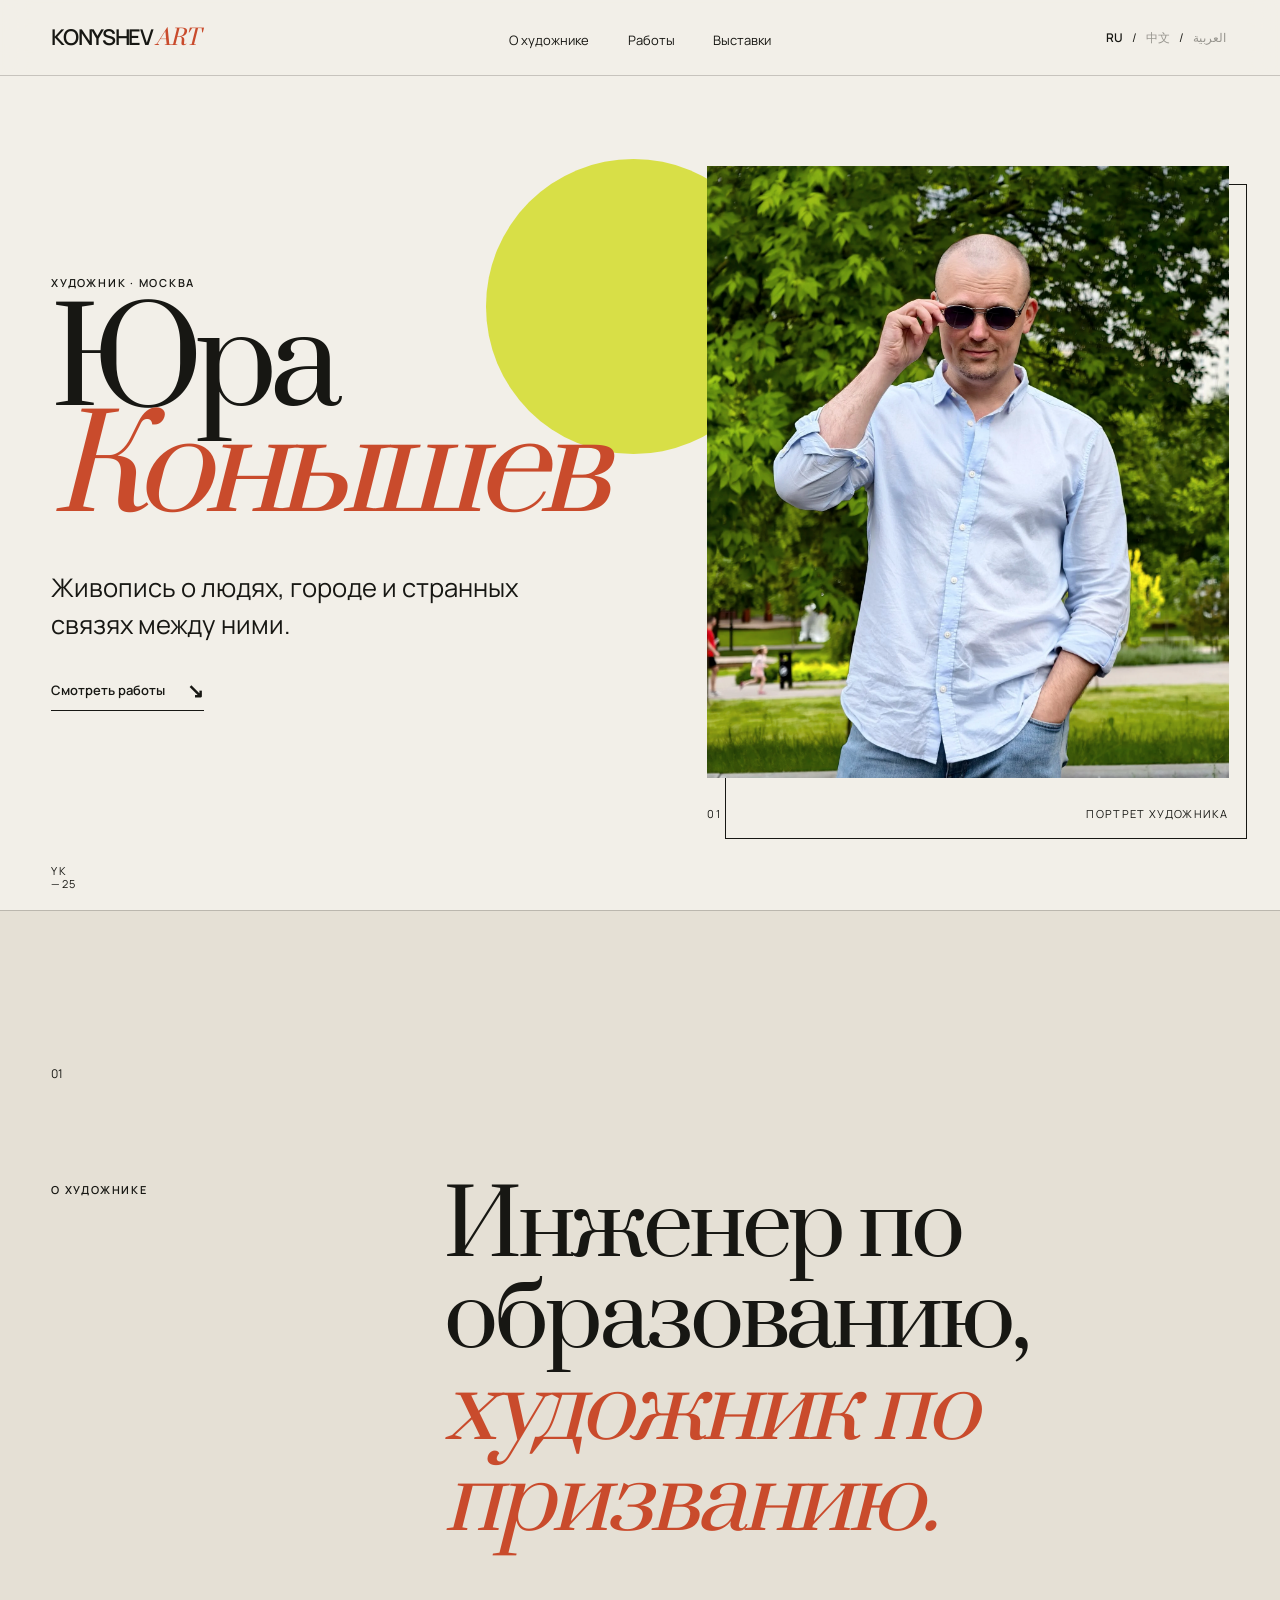
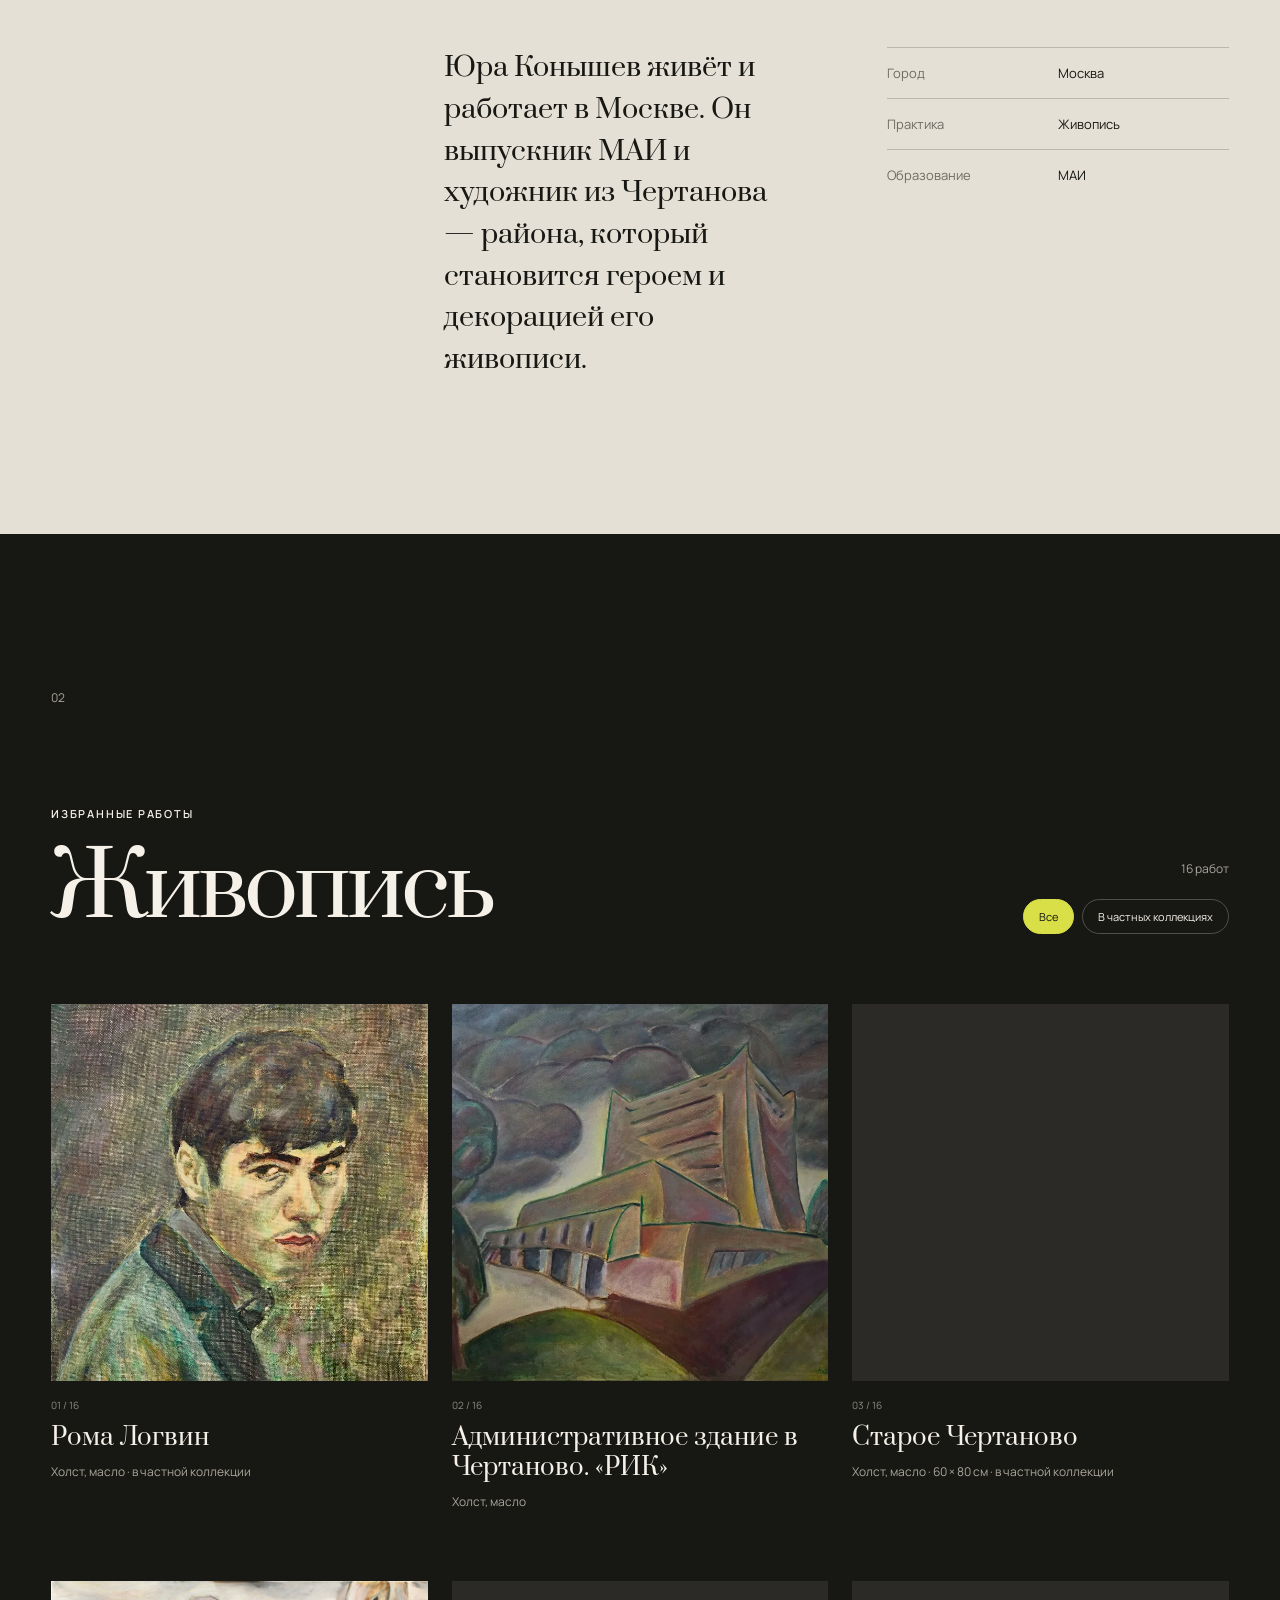
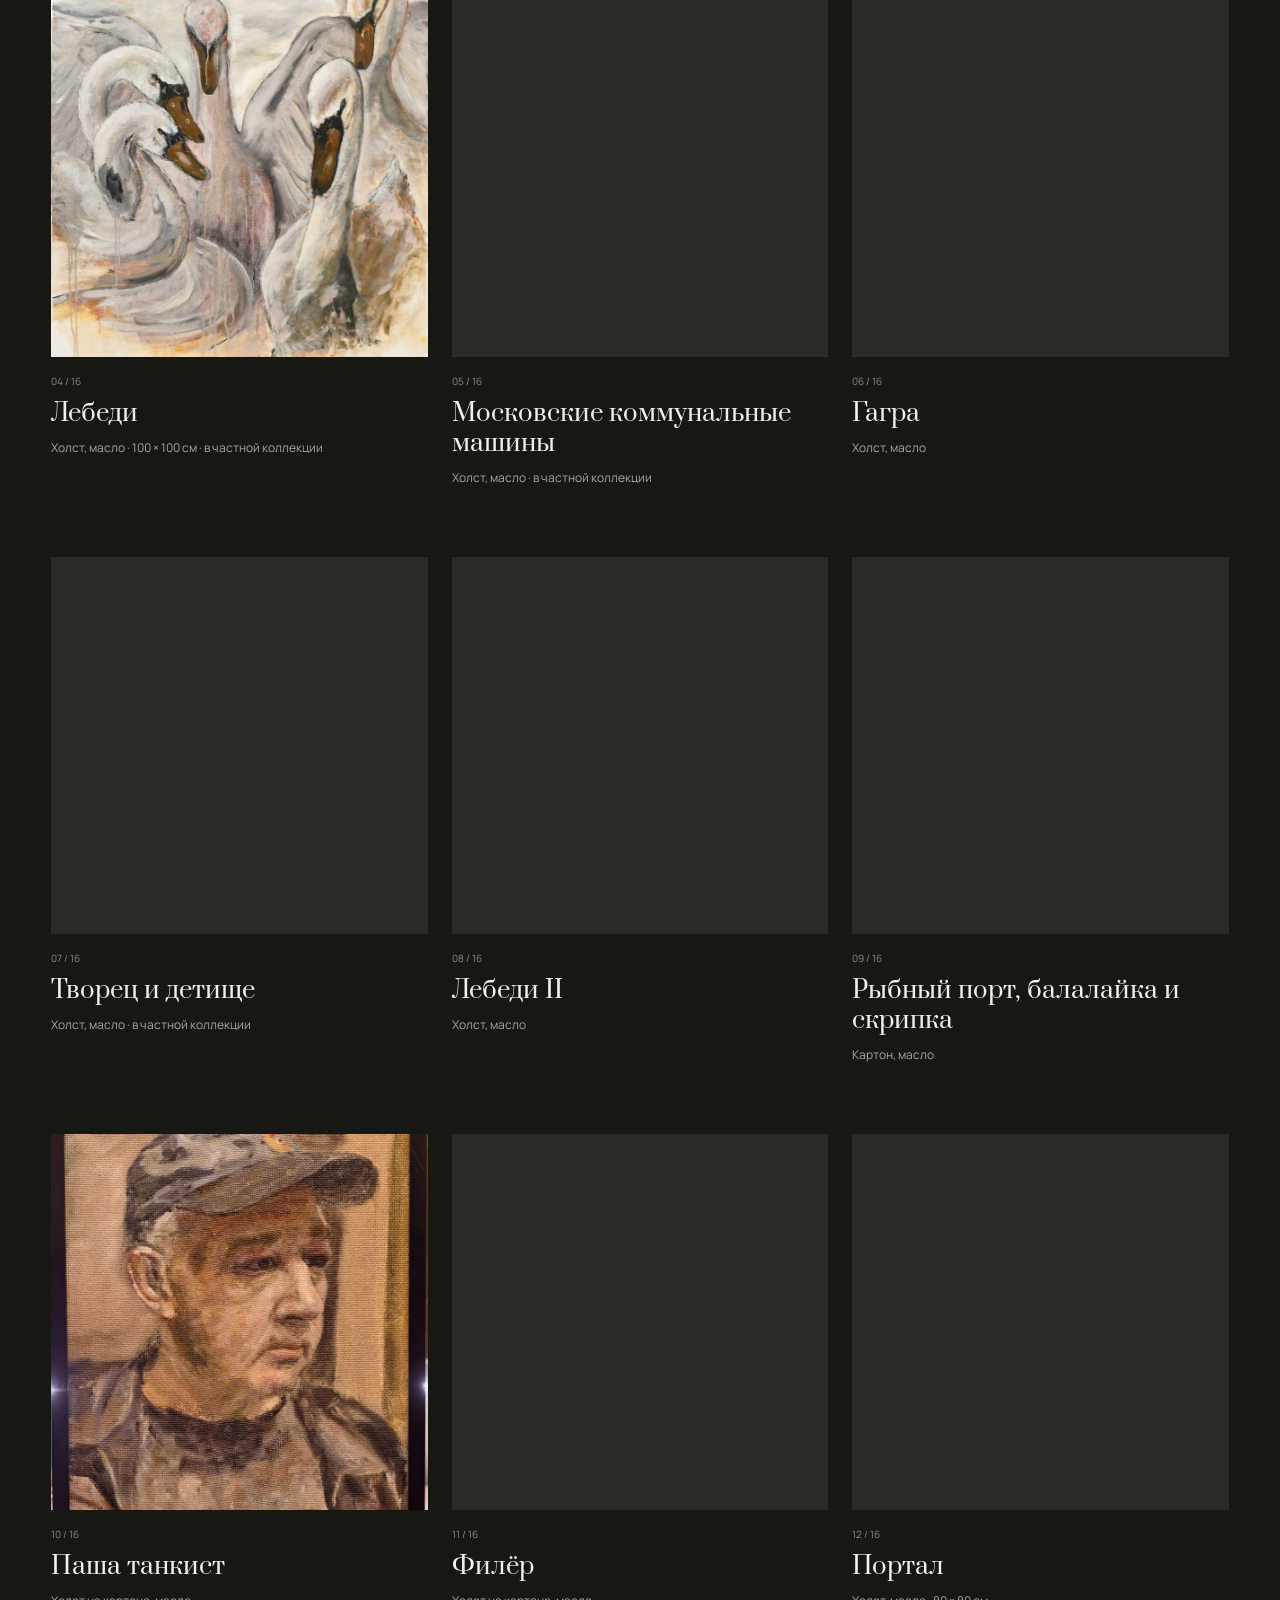
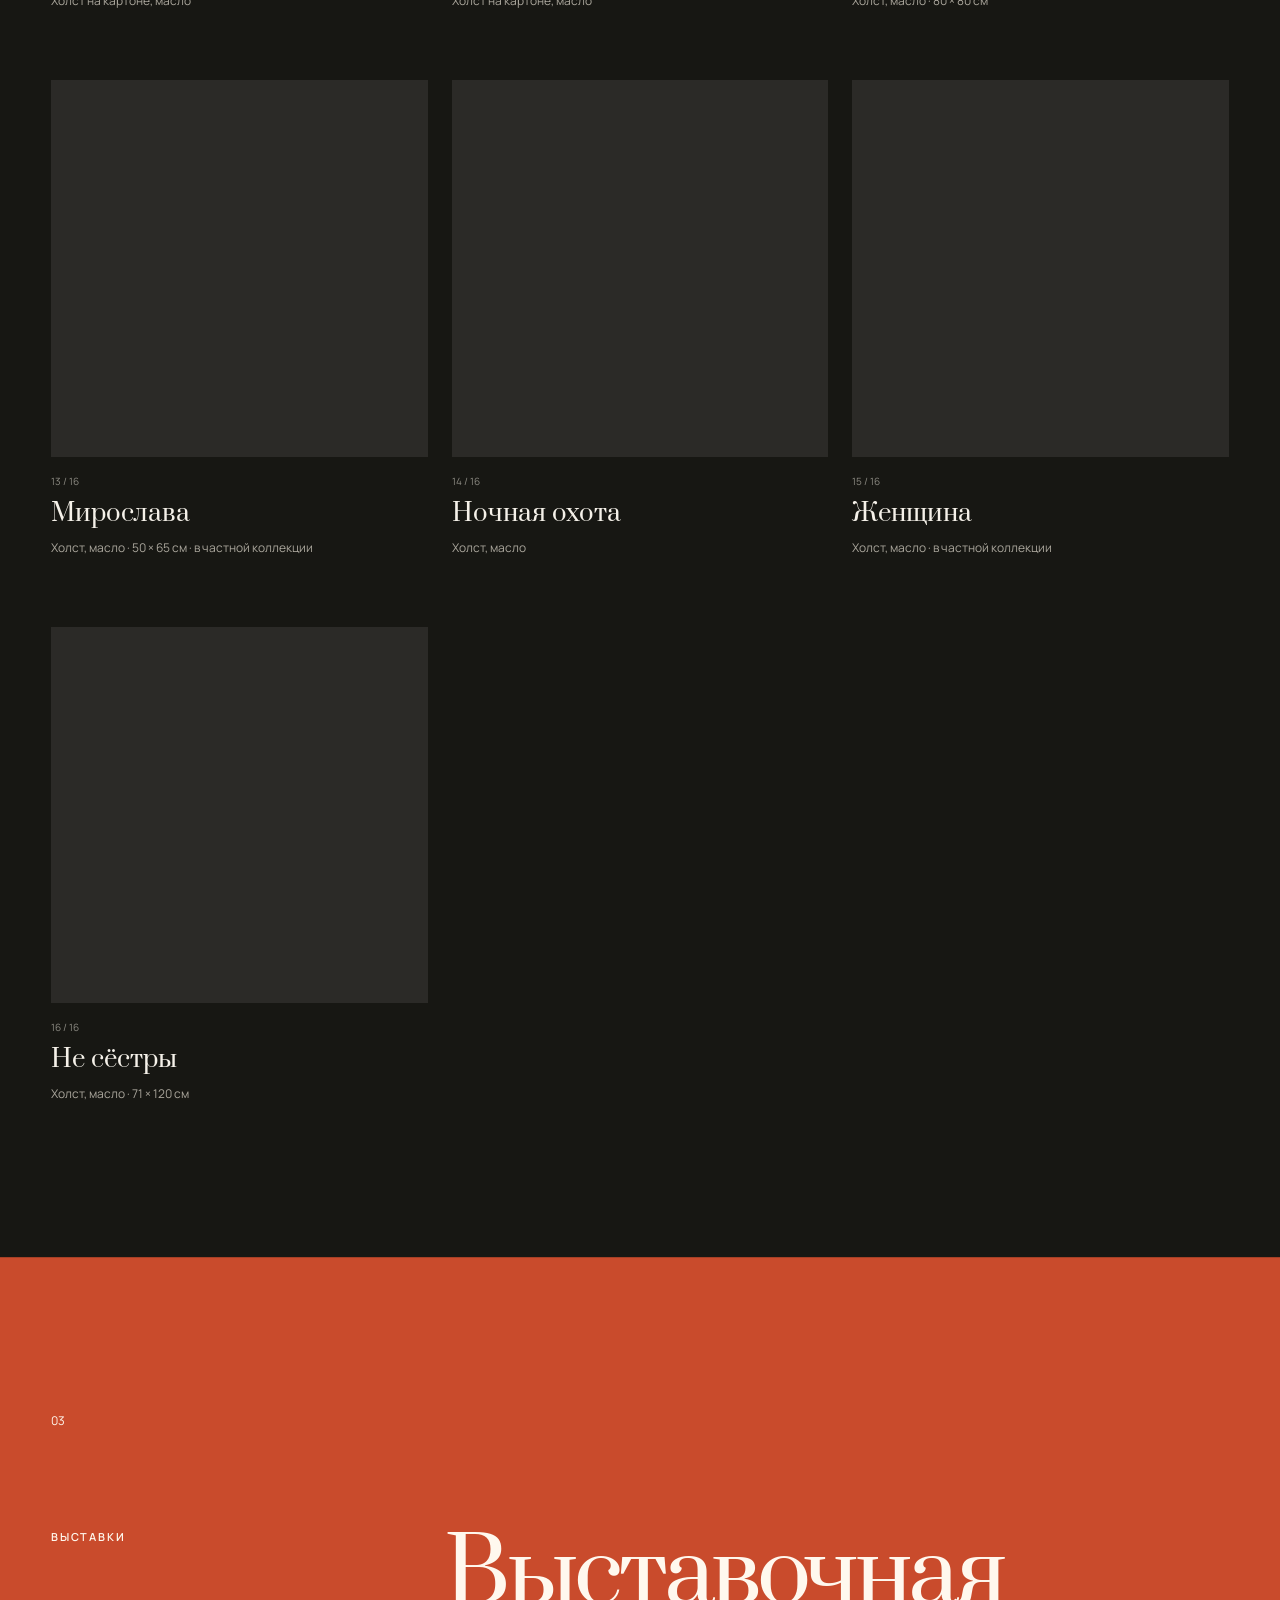
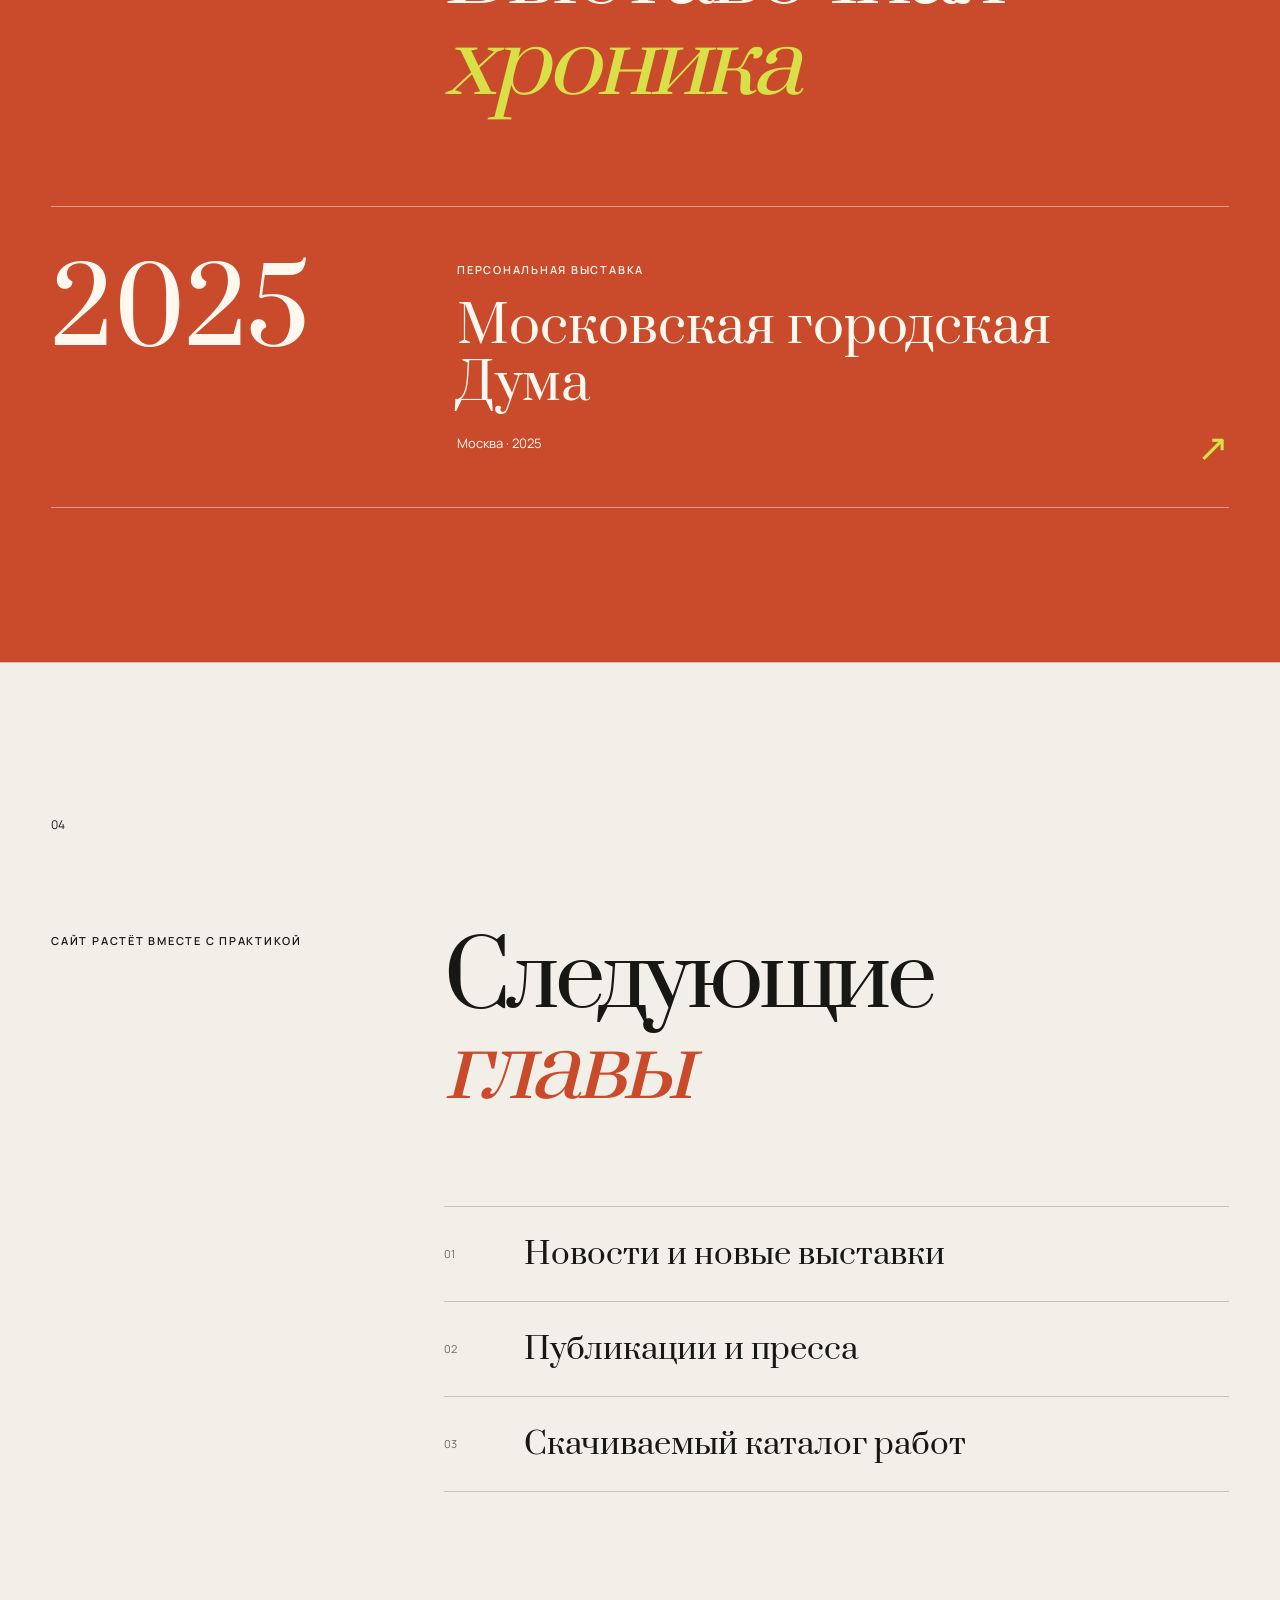
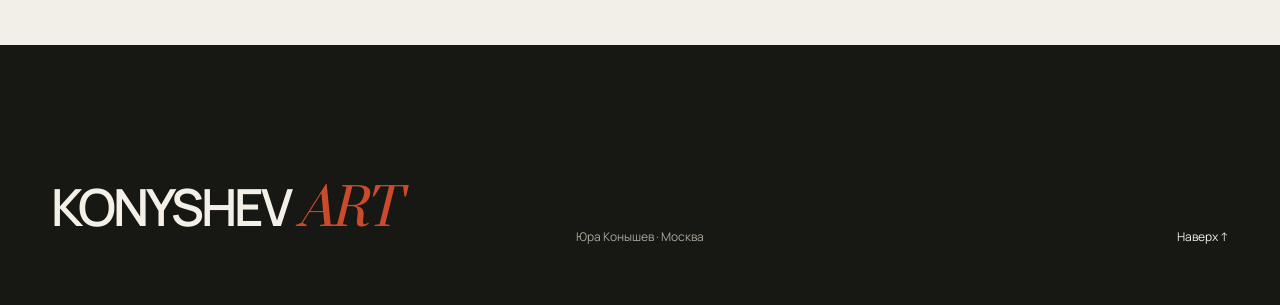
==== commit e9c7d885: "Bust cached assets for new languages" ====
--- a/index.html
+++ b/index.html
@@ -10,7 +10,7 @@
     <link rel="preconnect" href="https://fonts.googleapis.com" />
     <link rel="preconnect" href="https://fonts.gstatic.com" crossorigin />
     <link href="https://fonts.googleapis.com/css2?family=Manrope:wght@400;500;600&family=Noto+Naskh+Arabic:wght@400;600&family=Noto+Sans+Arabic:wght@400;500;600&family=Noto+Serif+SC:wght@400;600&family=Prata&display=swap" rel="stylesheet" />
-    <link rel="stylesheet" href="styles.css" />
+    <link rel="stylesheet" href="styles.css?v=20261006-ar" />
   </head>
   <body>
     <a class="skip-link" href="#main" data-i18n="skip">К содержанию</a>
@@ -127,7 +127,7 @@
       <div class="lightbox-caption"><p class="lightbox-kicker"></p><h3></h3><p class="lightbox-meta"></p></div>
     </dialog>
 
-    <script src="content.js"></script>
-    <script src="app.js"></script>
+    <script src="content.js?v=20261006-ar"></script>
+    <script src="app.js?v=20261006-ar"></script>
   </body>
 </html>
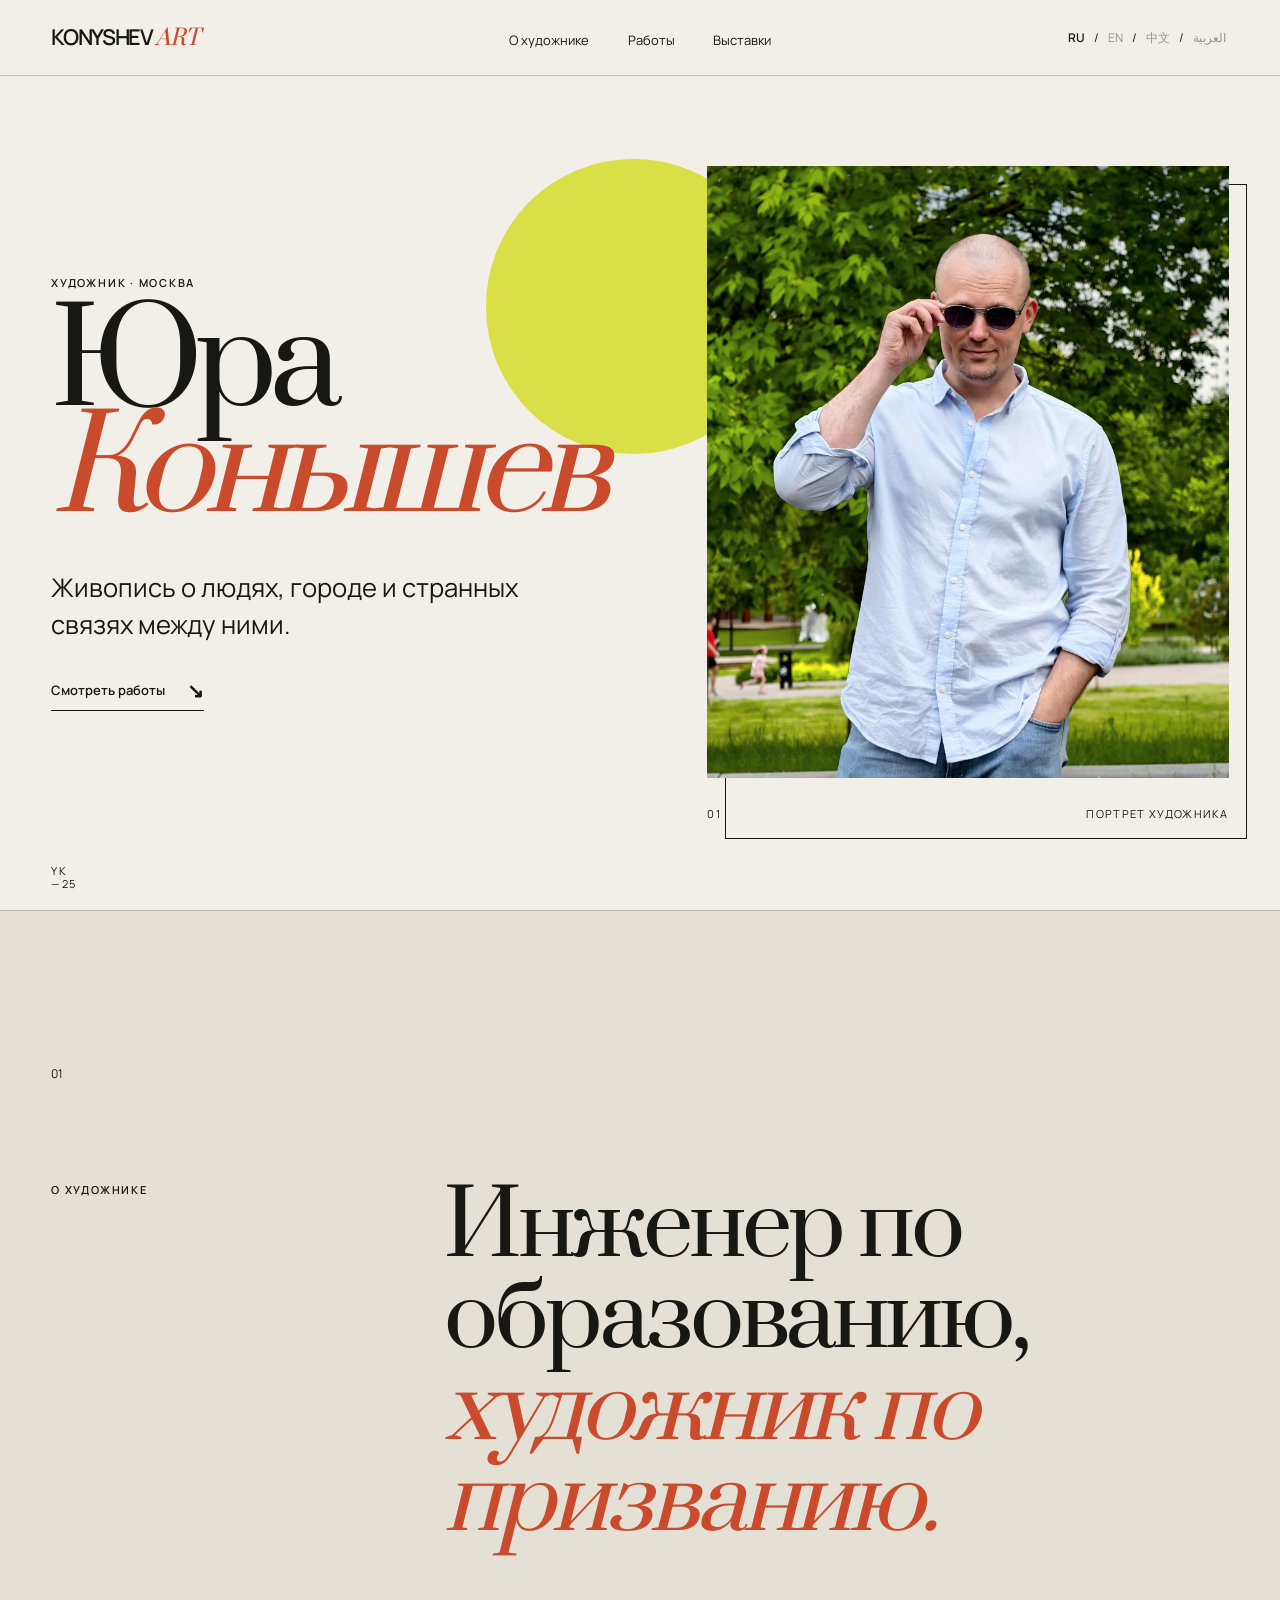
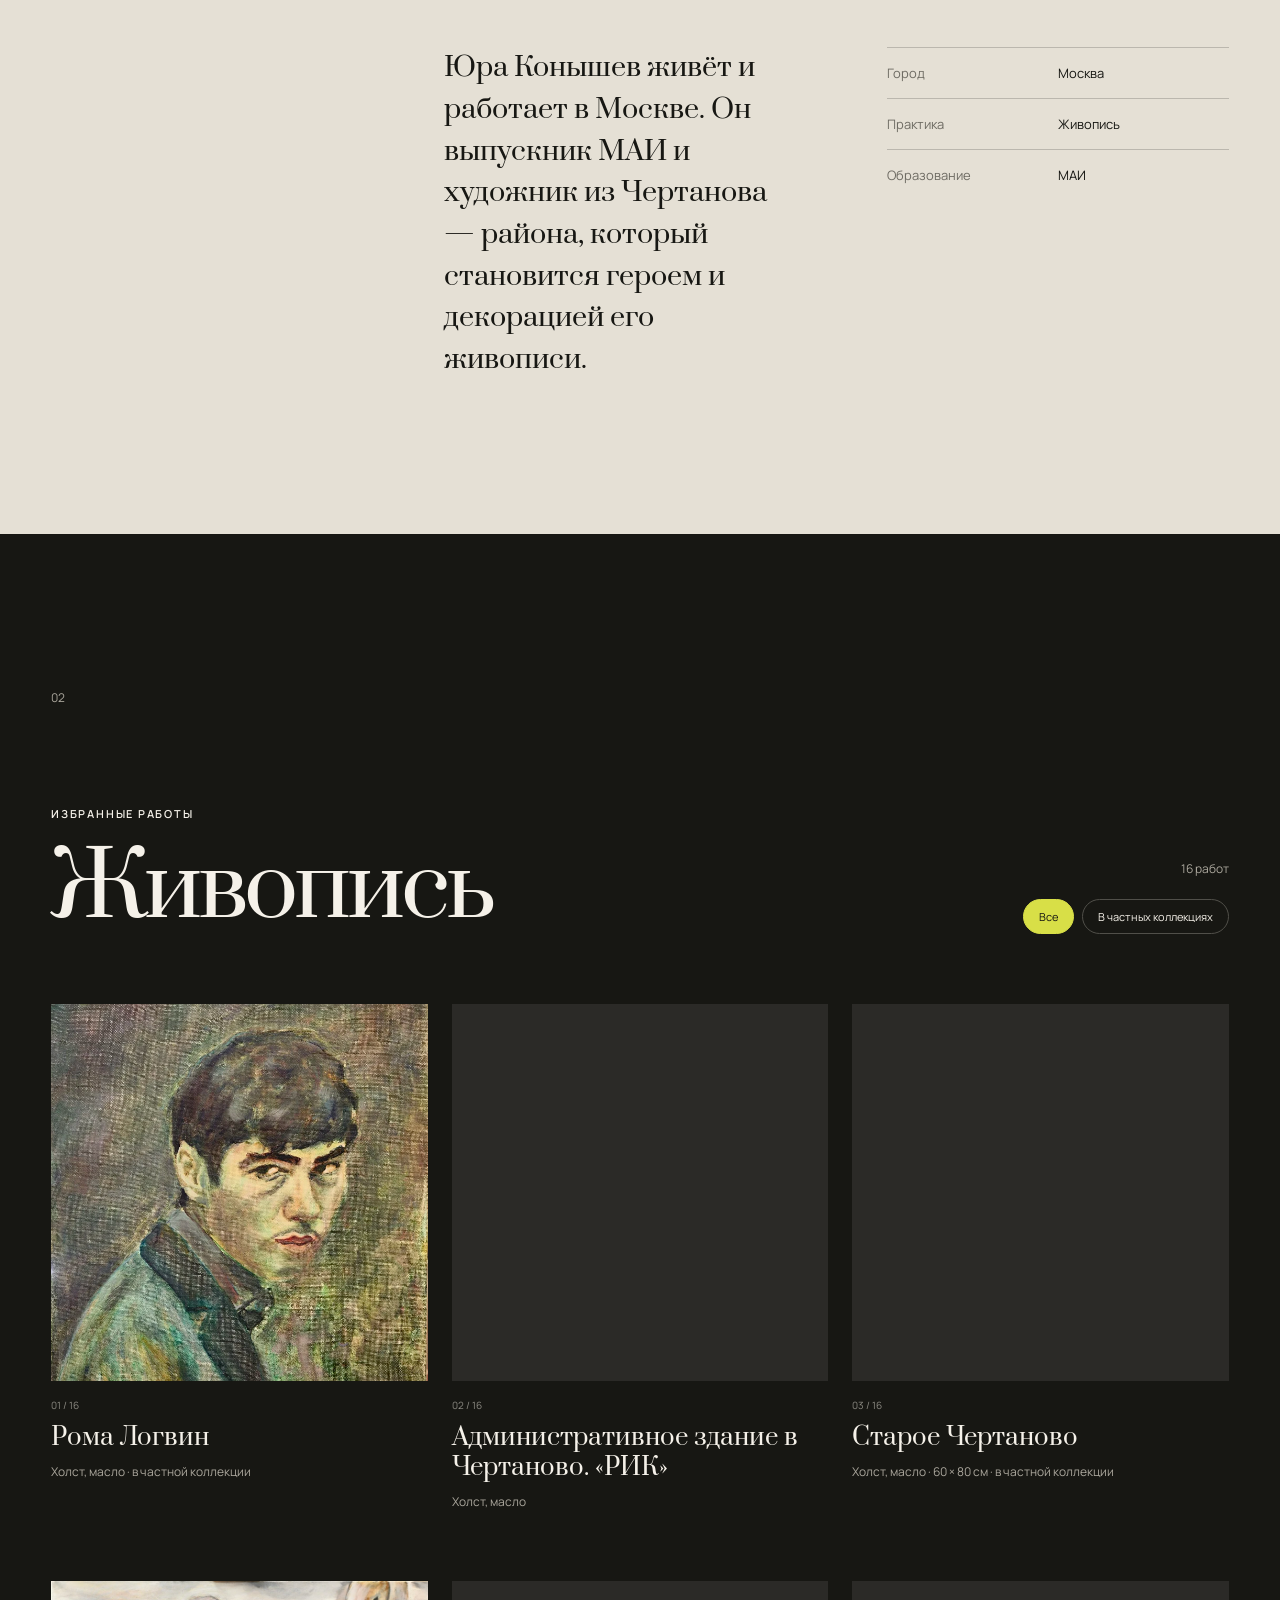
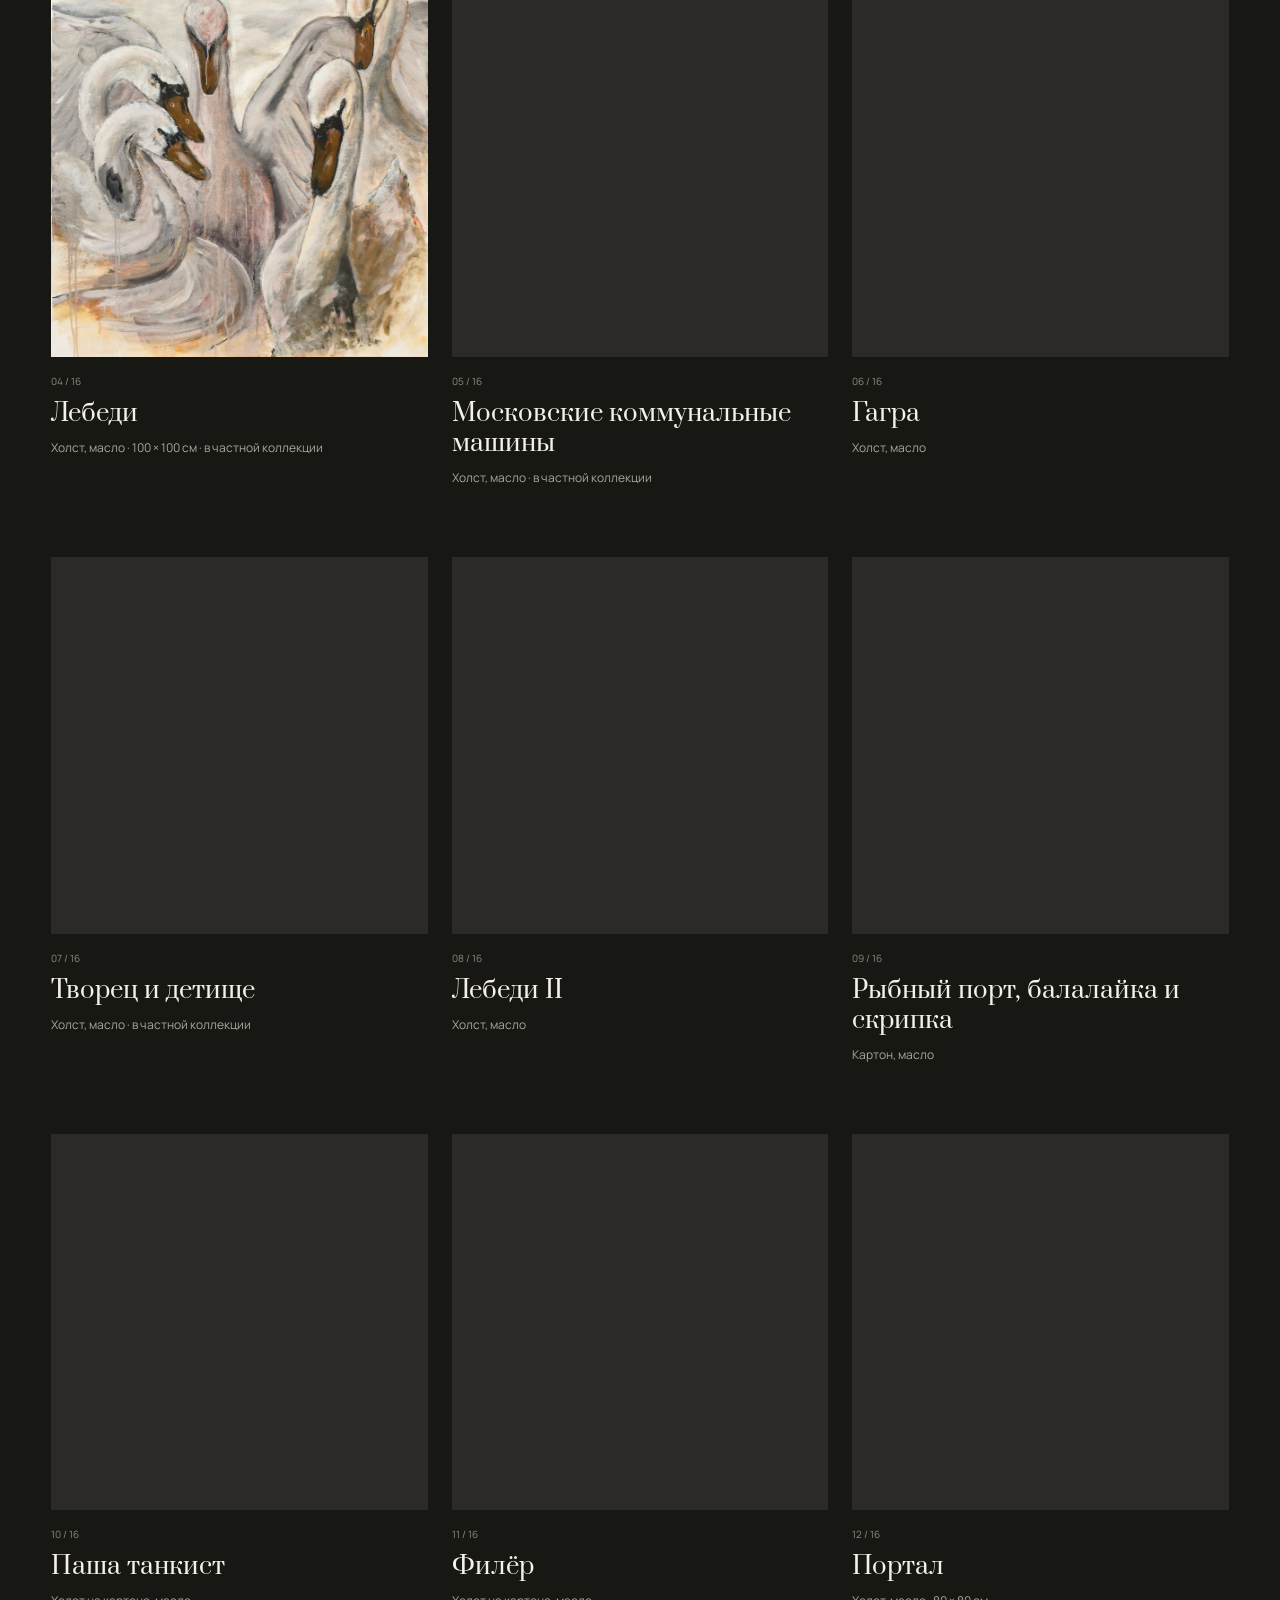
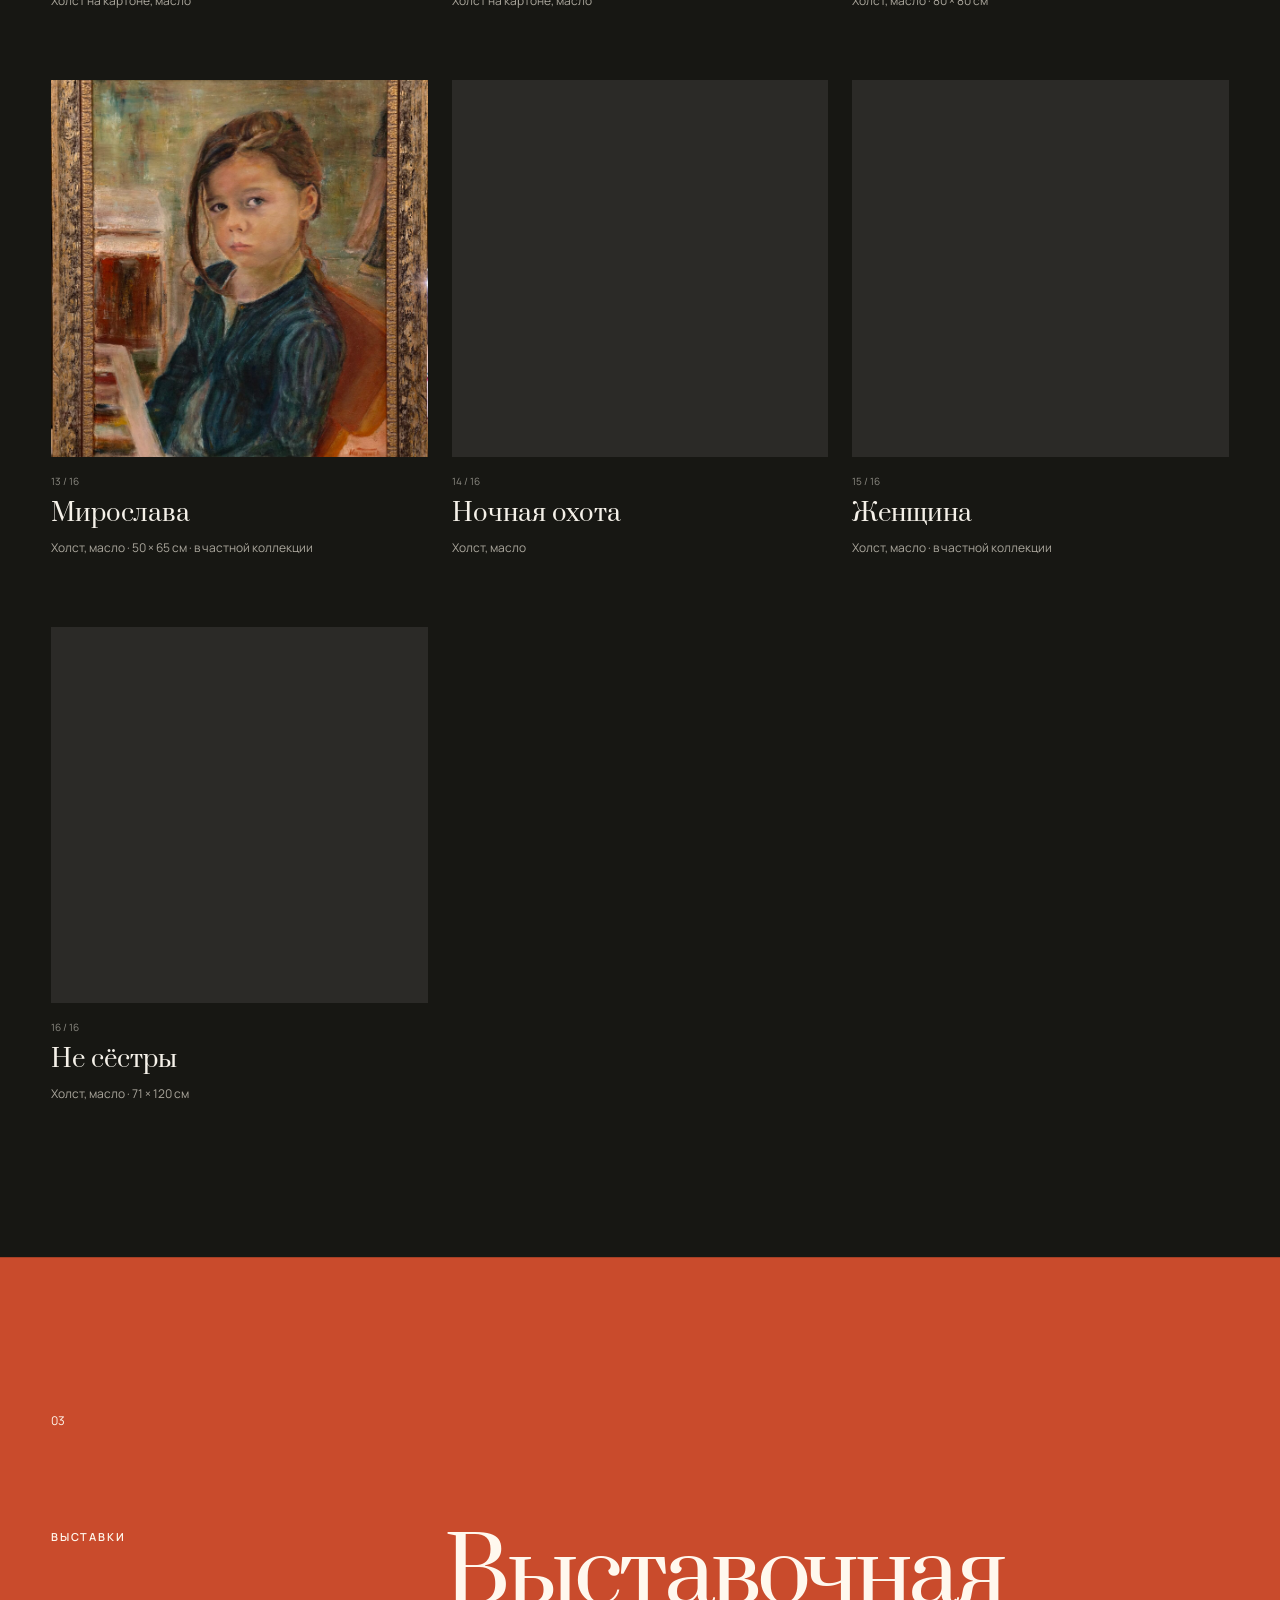
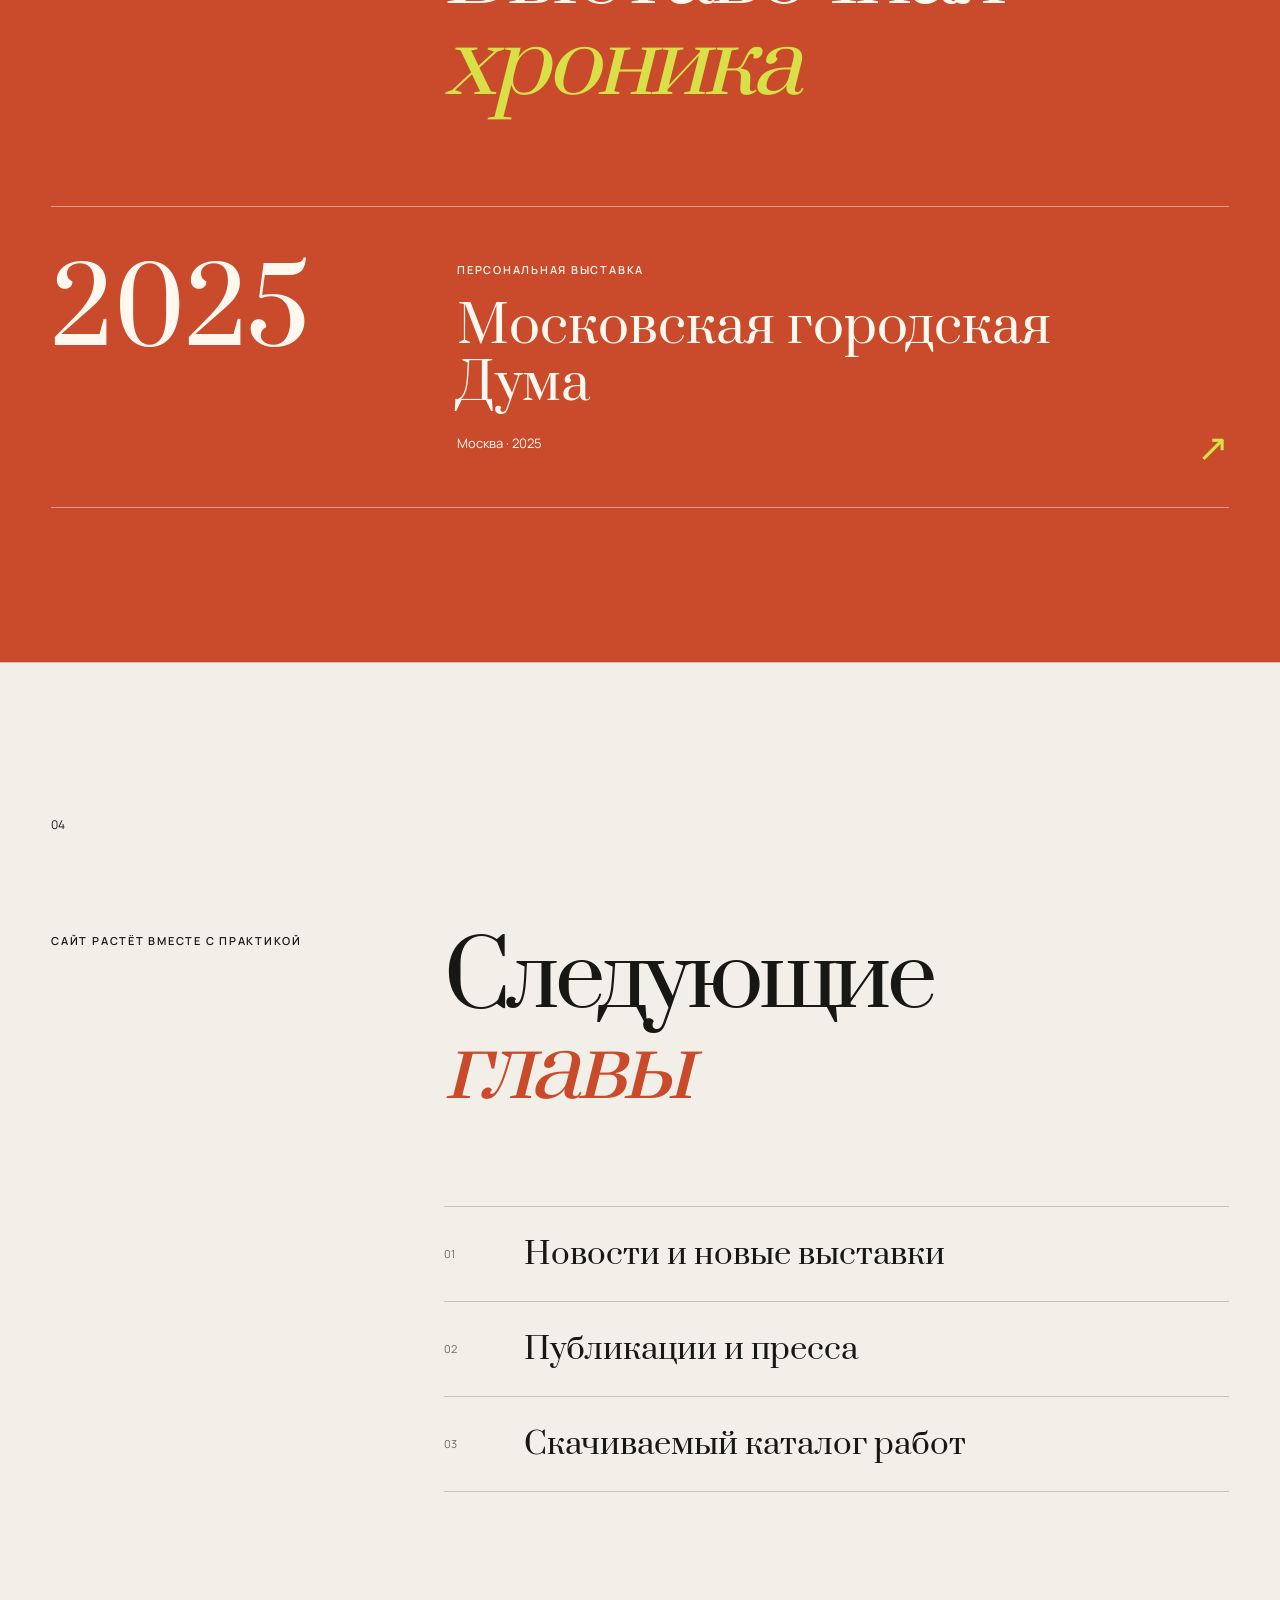
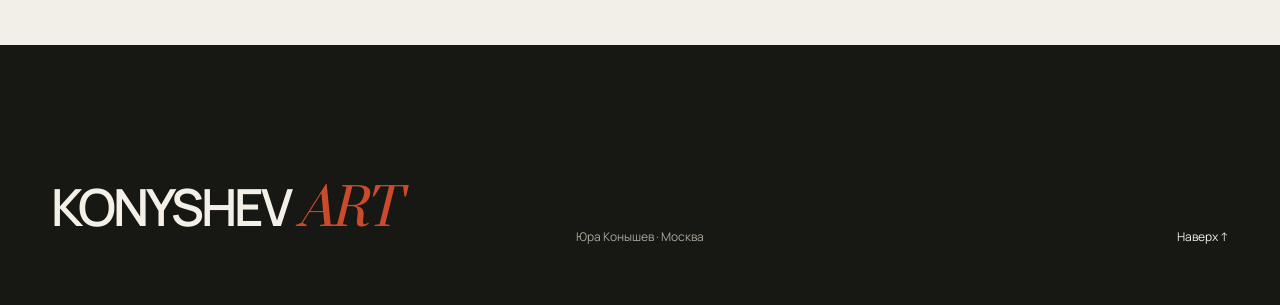
==== commit 3778b60b: "Add complete English localization" ====
--- a/index.html
+++ b/index.html
@@ -10,7 +10,7 @@
     <link rel="preconnect" href="https://fonts.googleapis.com" />
     <link rel="preconnect" href="https://fonts.gstatic.com" crossorigin />
     <link href="https://fonts.googleapis.com/css2?family=Manrope:wght@400;500;600&family=Noto+Naskh+Arabic:wght@400;600&family=Noto+Sans+Arabic:wght@400;500;600&family=Noto+Serif+SC:wght@400;600&family=Prata&display=swap" rel="stylesheet" />
-    <link rel="stylesheet" href="styles.css?v=20261006-ar" />
+    <link rel="stylesheet" href="styles.css?v=20261006-en" />
   </head>
   <body>
     <a class="skip-link" href="#main" data-i18n="skip">К содержанию</a>
@@ -29,6 +29,8 @@
       <div class="language-switch" aria-label="Выбор языка" data-i18n-aria="languageLabel">
         <button type="button" data-lang="ru" lang="ru" class="is-active" aria-pressed="true">RU</button>
         <span>/</span>
+        <button type="button" data-lang="en" lang="en" aria-pressed="false">EN</button>
+        <span>/</span>
         <button type="button" data-lang="zh" lang="zh-CN" aria-pressed="false">中文</button>
         <span>/</span>
         <button type="button" data-lang="ar" lang="ar" dir="rtl" aria-pressed="false">العربية</button>
@@ -44,7 +46,7 @@
           <a class="text-link" href="#works"><span data-i18n="viewWorks">Смотреть работы</span><span aria-hidden="true">↘</span></a>
         </div>
         <figure class="hero-portrait reveal">
-          <img src="assets/hero.webp" alt="Юра Конышев" data-alt-ru="Юра Конышев" data-alt-zh="尤拉·科内舍夫" data-alt-ar="يورا كونيشيف" />
+          <img src="assets/hero.webp" alt="Юра Конышев" data-alt-ru="Юра Конышев" data-alt-en="Yura Konyshev" data-alt-zh="尤拉·科内舍夫" data-alt-ar="يورا كونيشيف" />
           <figcaption><span>01</span><span data-i18n="portraitCaption">Портрет художника</span></figcaption>
         </figure>
         <p class="hero-index" aria-hidden="true">YK<br />—25</p>
@@ -127,7 +129,7 @@
       <div class="lightbox-caption"><p class="lightbox-kicker"></p><h3></h3><p class="lightbox-meta"></p></div>
     </dialog>
 
-    <script src="content.js?v=20261006-ar"></script>
-    <script src="app.js?v=20261006-ar"></script>
+    <script src="content.js?v=20261006-en"></script>
+    <script src="app.js?v=20261006-en"></script>
   </body>
 </html>
--- a/styles.css
+++ b/styles.css
@@ -290,10 +290,12 @@
 }
 
 @media (max-width: 680px) {
-  .site-header { min-height: 66px; }
+  .site-header { min-height: 66px; grid-template-columns: minmax(0, 1fr) auto auto; gap: 10px; }
+  .site-header .wordmark { font-size: 15px; }
   .site-nav { inset: 66px 0 auto; }
   .language-switch span { display: none; }
-  .language-switch { gap: 0; }
+  .language-switch { gap: 0; font-size: 11px; }
+  .language-switch button { padding-inline: 2px; }
   .hero { grid-template-columns: 1fr; min-height: auto; padding-top: 52px; }
   .hero::before { width: 190px; inset-inline-start: auto; inset-inline-end: -45px; top: 30px; }
   .hero-copy { z-index: 1; }
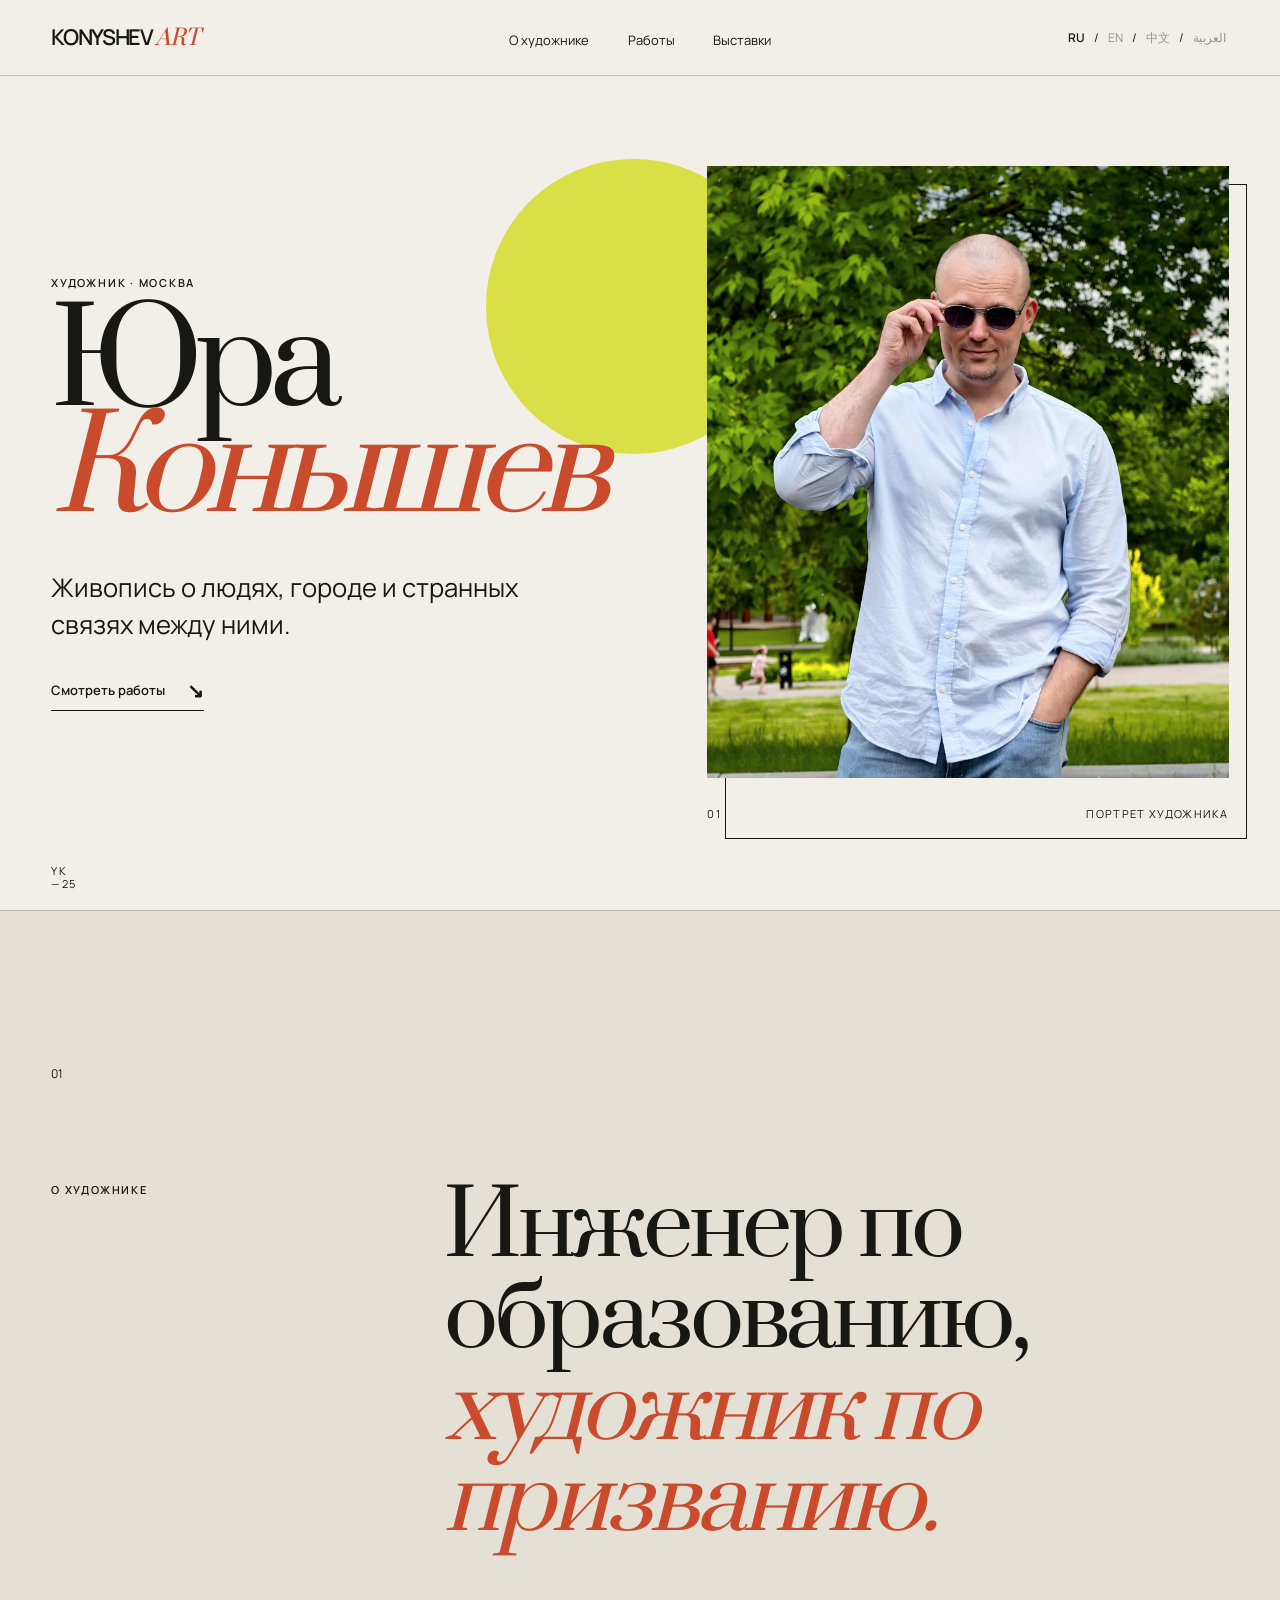
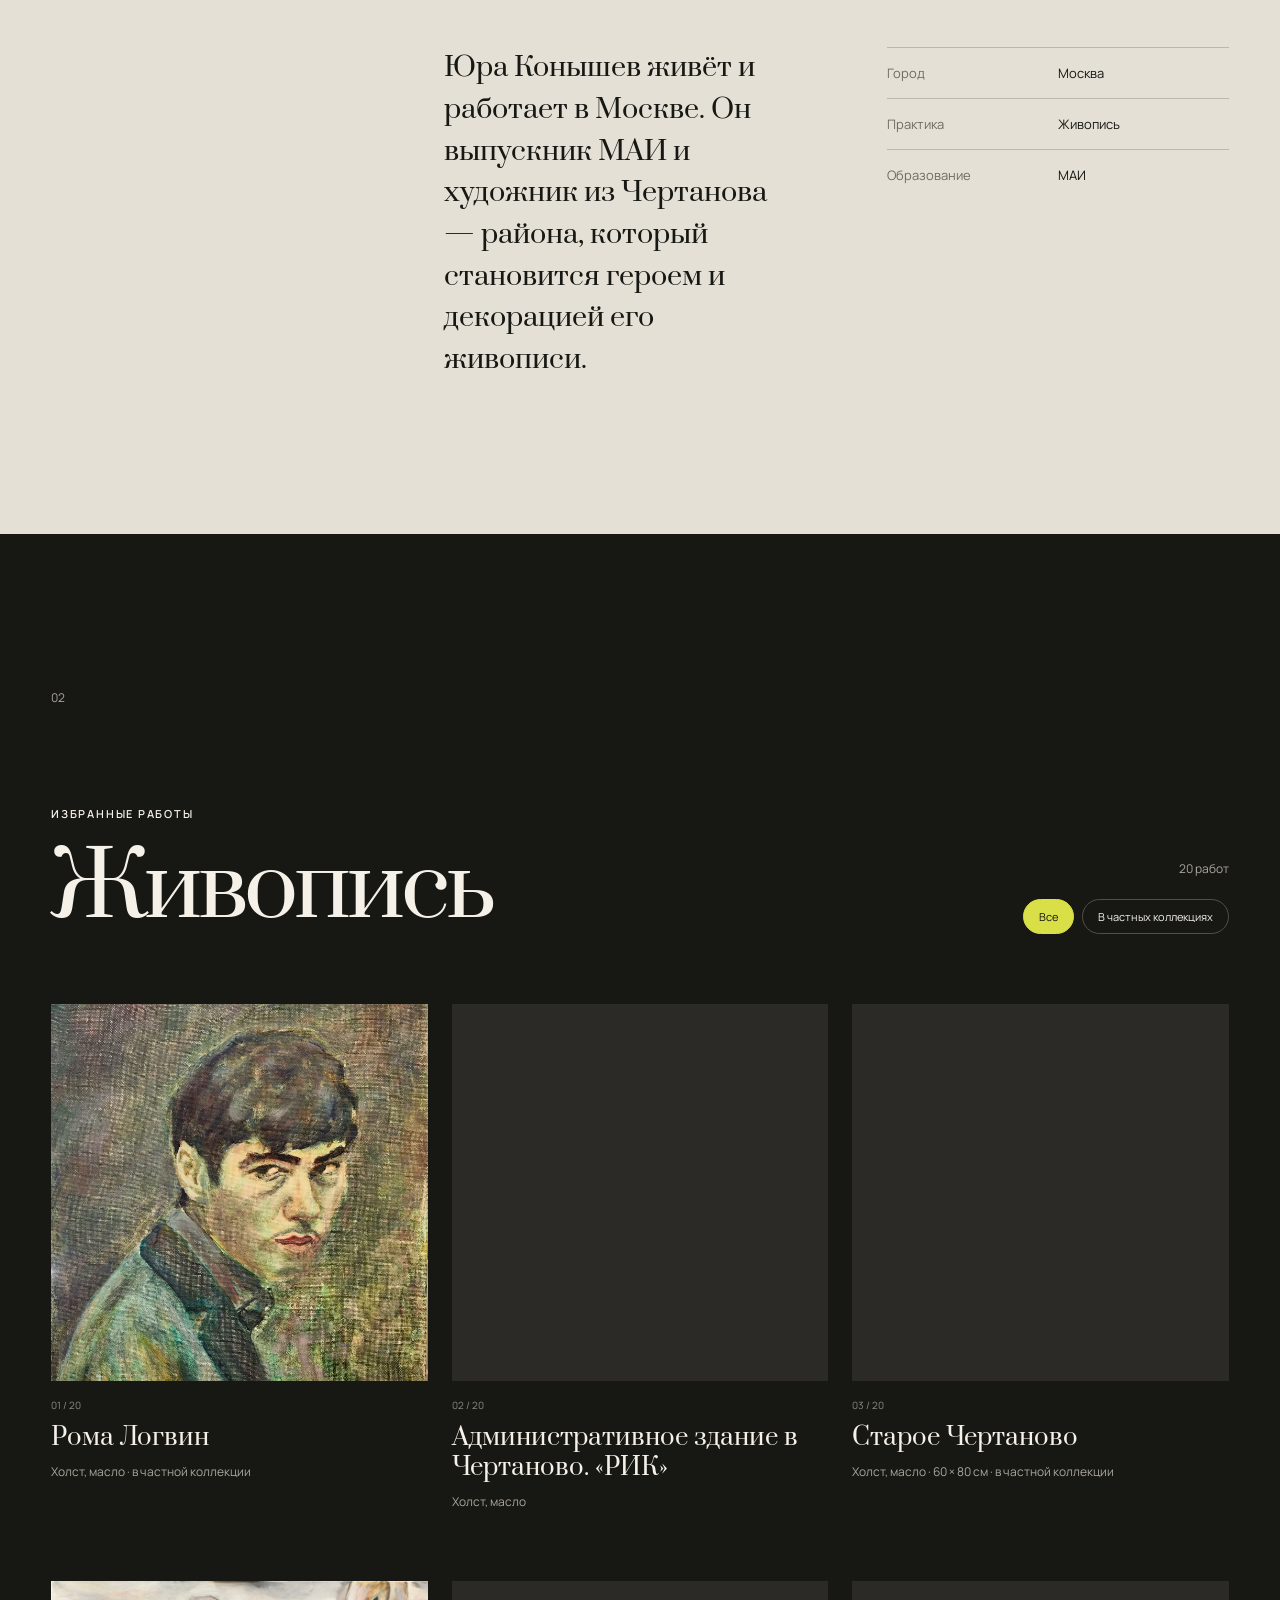
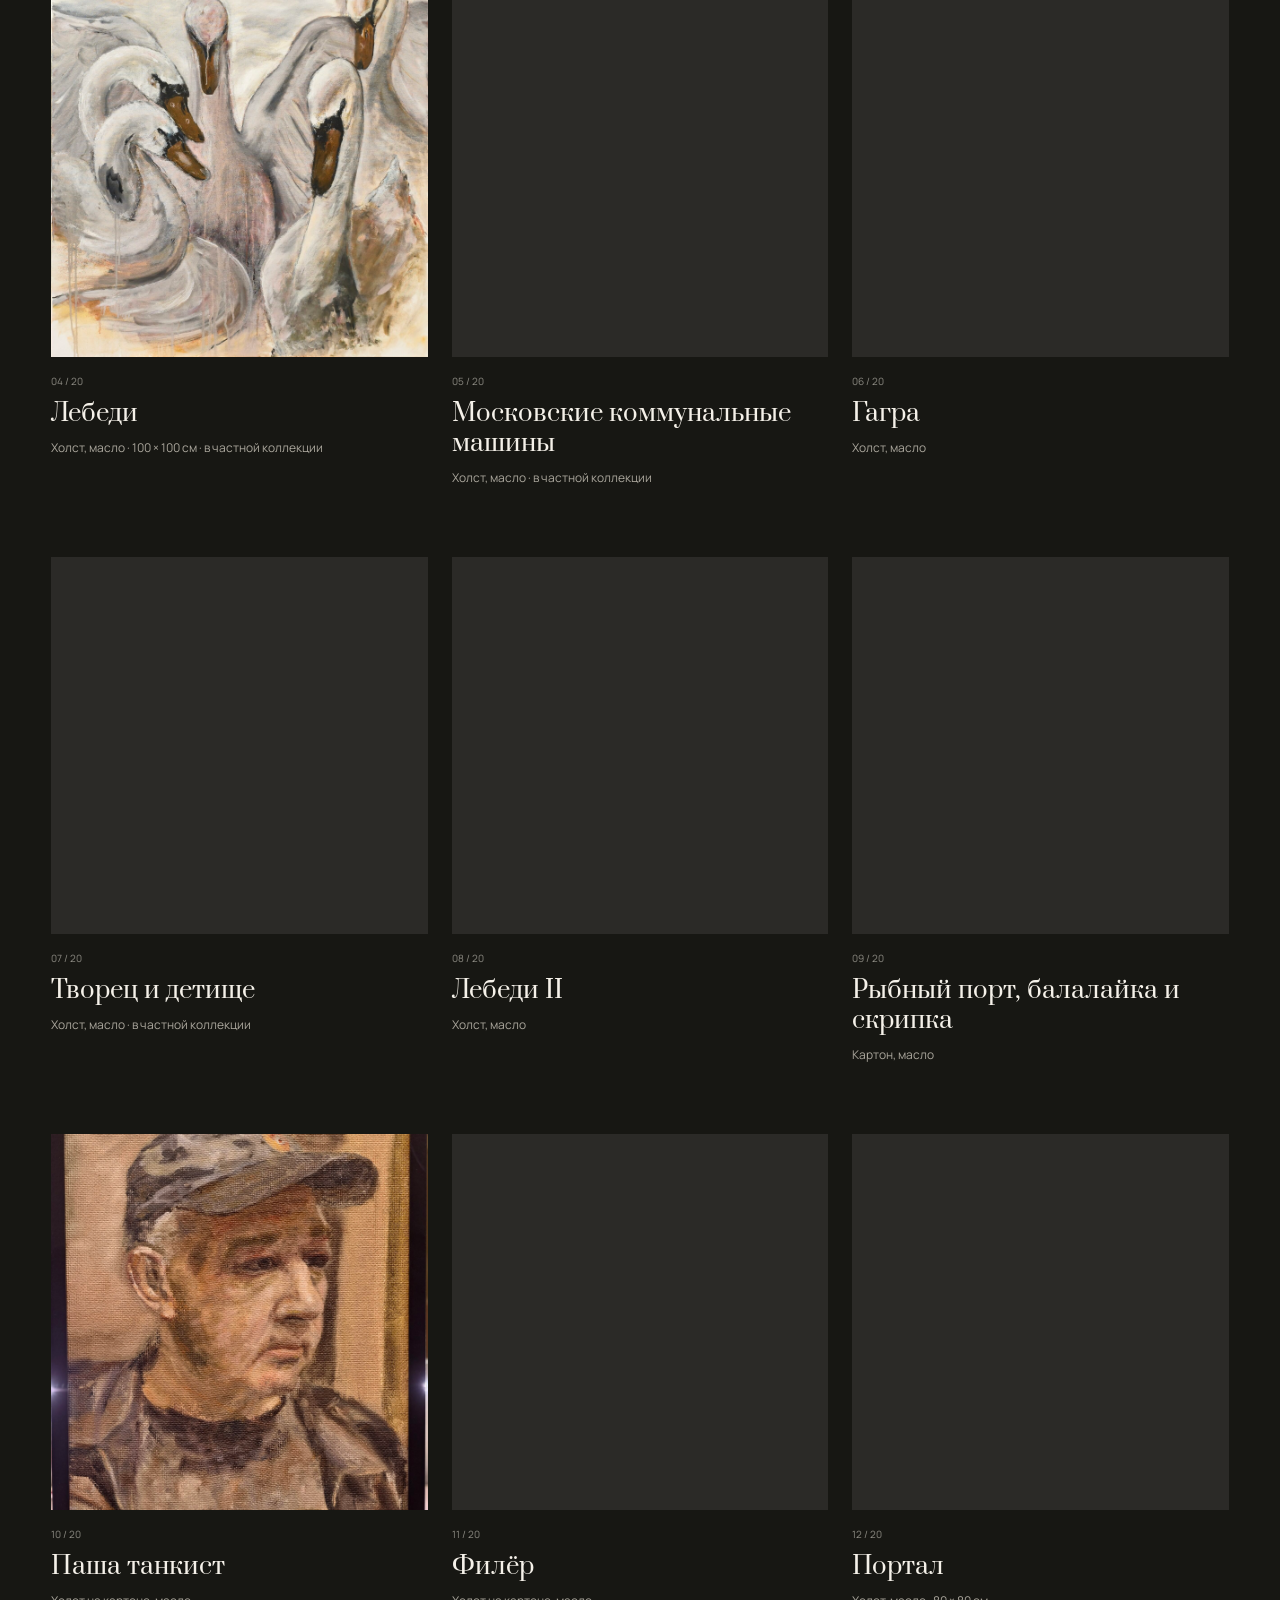
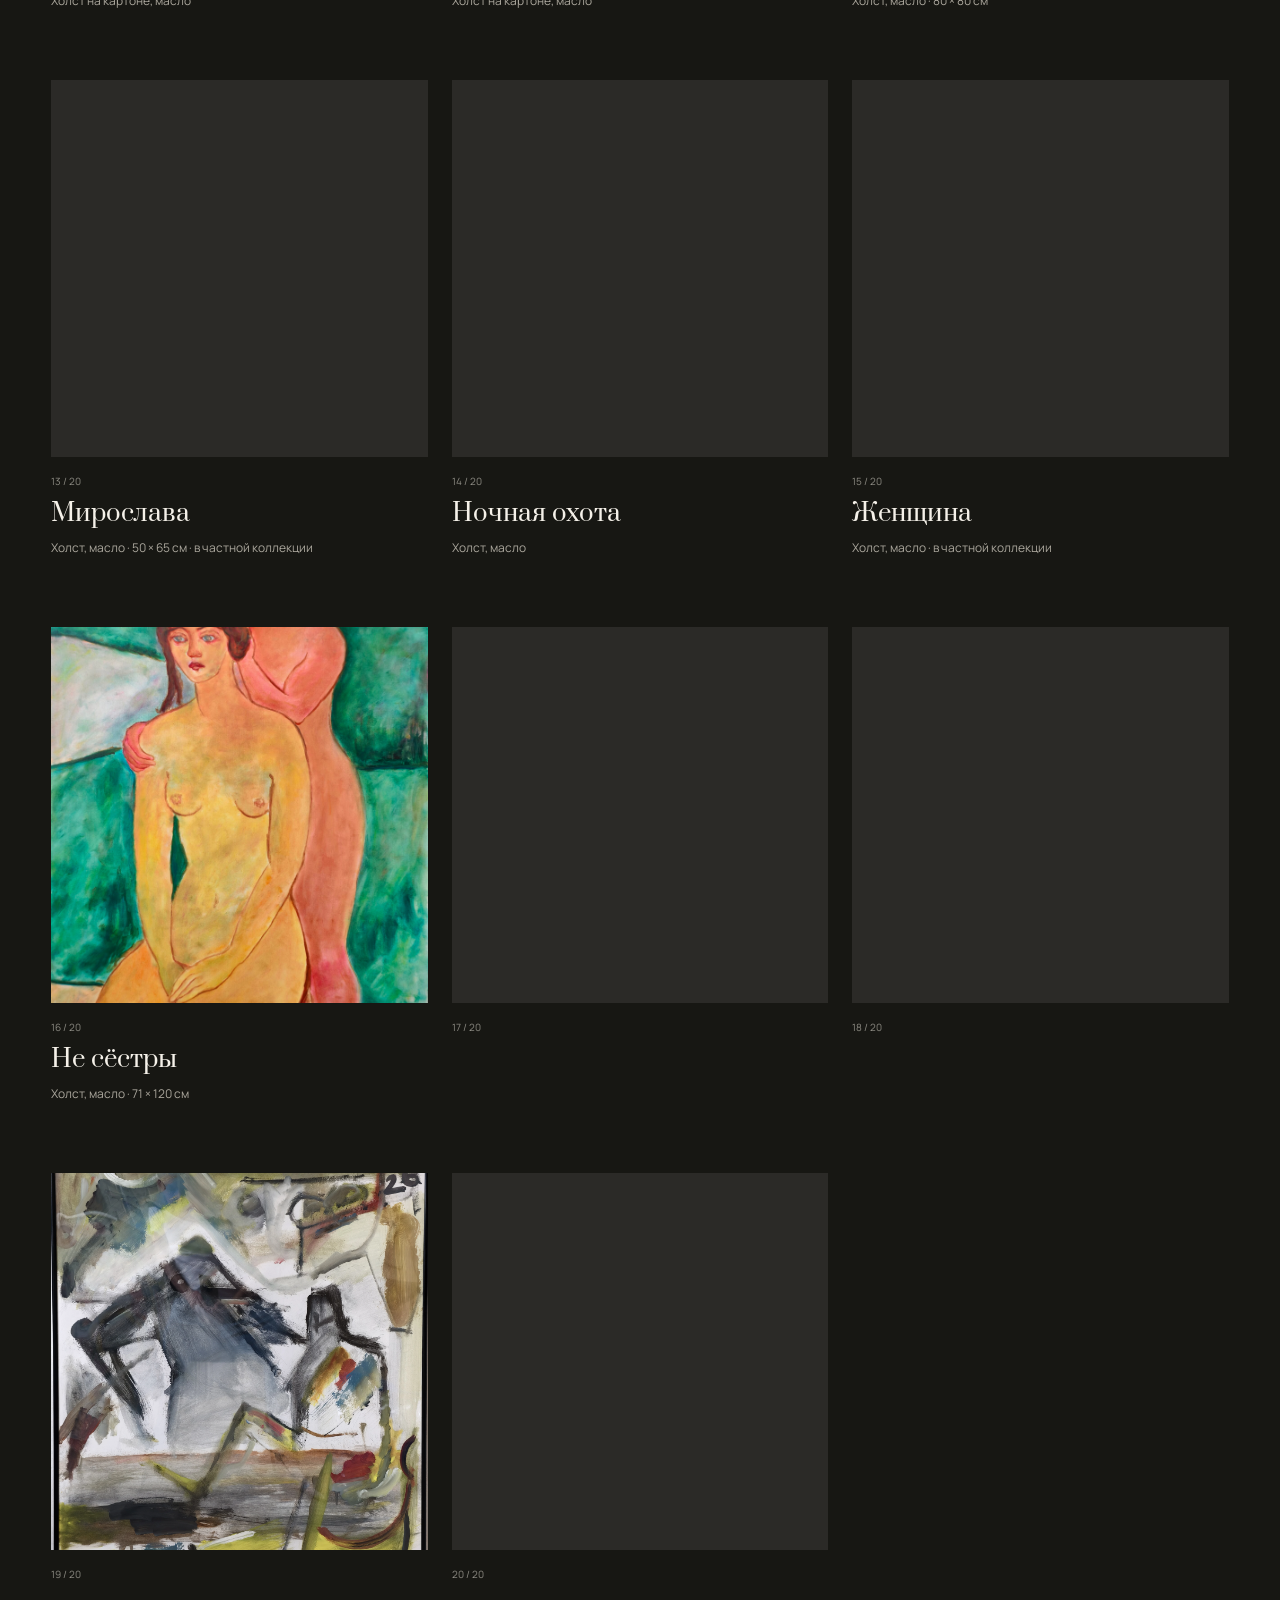
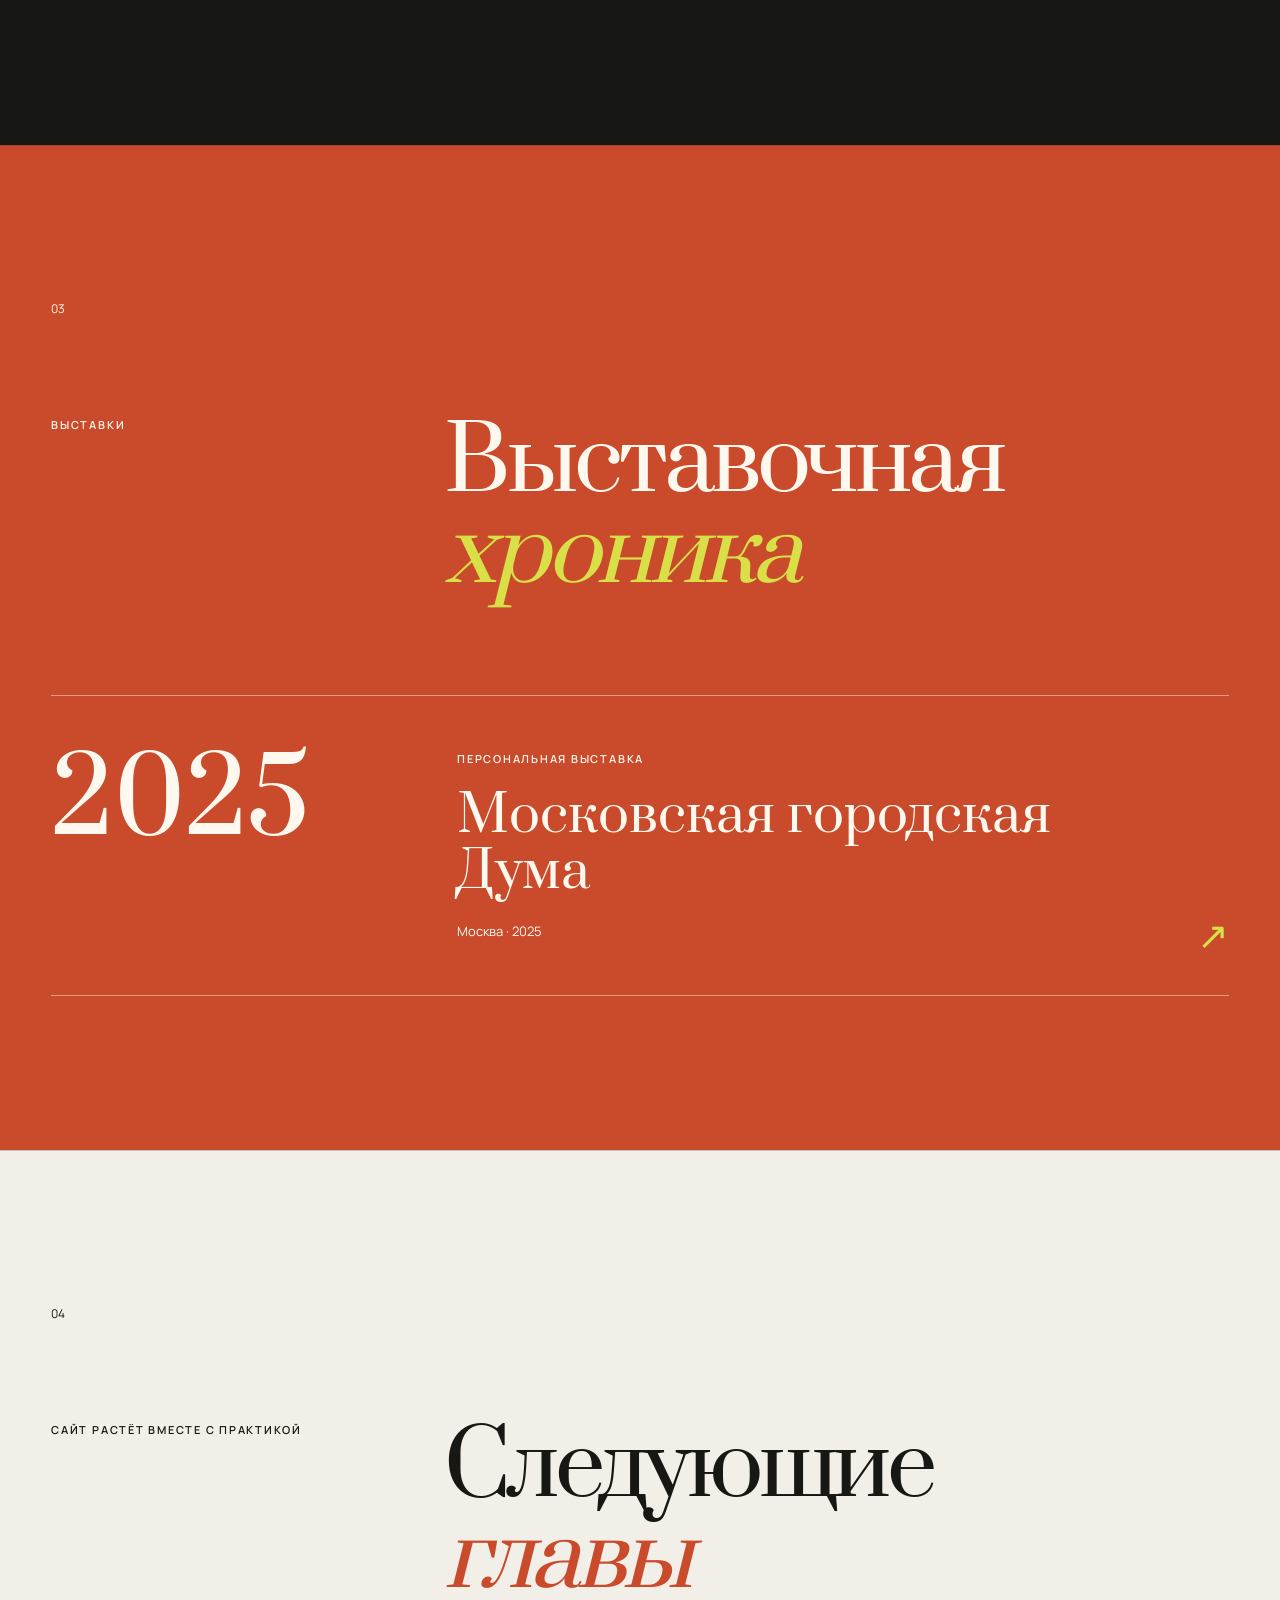
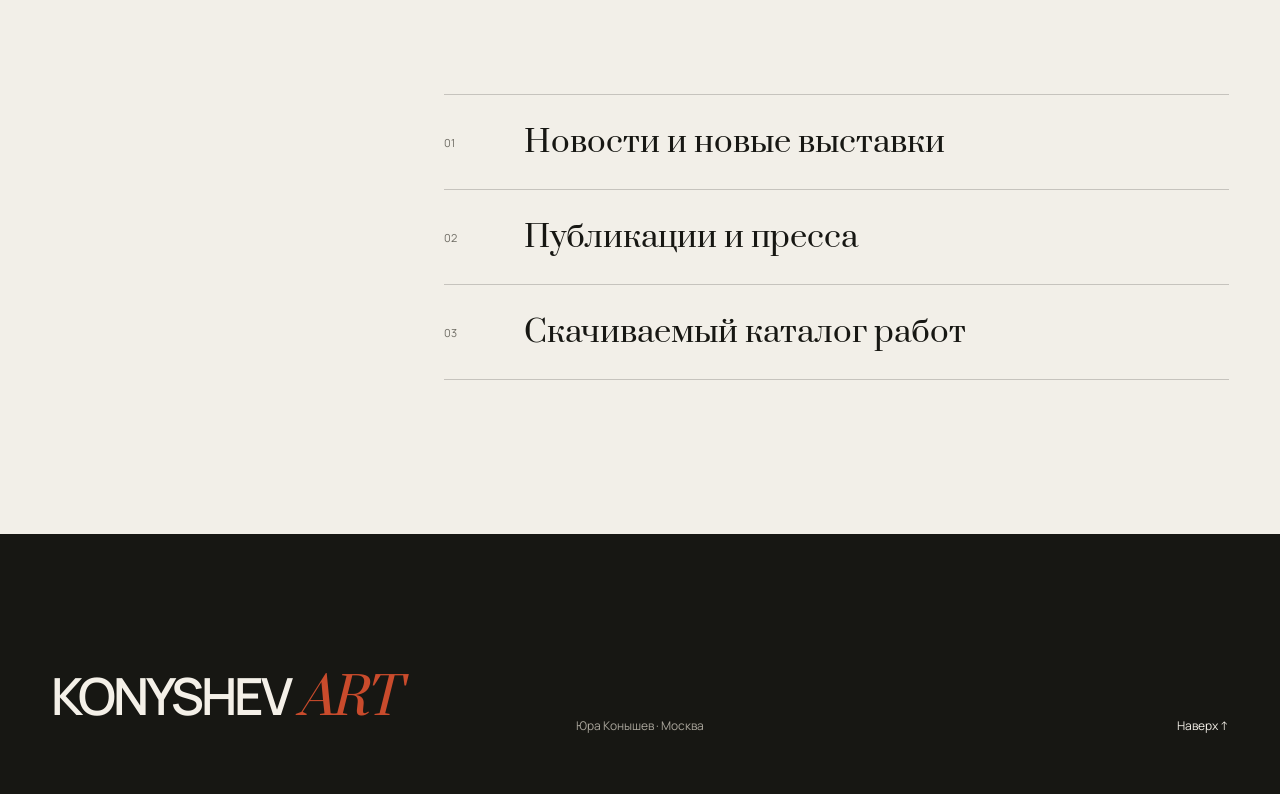
==== commit 4349fc51: "Add four new high-resolution artworks" ====
--- a/index.html
+++ b/index.html
@@ -1,135 +1,135 @@
-<!doctype html>
-<html lang="ru">
-  <head>
-    <meta charset="UTF-8" />
-    <meta name="viewport" content="width=device-width, initial-scale=1.0" />
-    <meta name="description" content="Юра Конышев — художник из Чертанова. Работы и выставки." />
-    <meta name="theme-color" content="#f2efe8" />
-    <title>Юра Конышев — художник</title>
-    <link rel="icon" href="assets/favicon.svg" type="image/svg+xml" />
-    <link rel="preconnect" href="https://fonts.googleapis.com" />
-    <link rel="preconnect" href="https://fonts.gstatic.com" crossorigin />
-    <link href="https://fonts.googleapis.com/css2?family=Manrope:wght@400;500;600&family=Noto+Naskh+Arabic:wght@400;600&family=Noto+Sans+Arabic:wght@400;500;600&family=Noto+Serif+SC:wght@400;600&family=Prata&display=swap" rel="stylesheet" />
-    <link rel="stylesheet" href="styles.css?v=20261006-en" />
-  </head>
-  <body>
-    <a class="skip-link" href="#main" data-i18n="skip">К содержанию</a>
-
-    <header class="site-header" id="top">
-      <a class="wordmark" href="#top" aria-label="Konyshev Art">KONYSHEV <i>ART</i></a>
-      <button class="menu-button" type="button" aria-expanded="false" aria-controls="site-nav">
-        <span></span><span></span>
-        <span class="sr-only" data-i18n="menu">Меню</span>
-      </button>
-      <nav class="site-nav" id="site-nav" aria-label="Основная навигация" data-i18n-aria="navLabel">
-        <a href="#about" data-i18n="navAbout">О художнике</a>
-        <a href="#works" data-i18n="navWorks">Работы</a>
-        <a href="#exhibitions" data-i18n="navExhibitions">Выставки</a>
-      </nav>
-      <div class="language-switch" aria-label="Выбор языка" data-i18n-aria="languageLabel">
-        <button type="button" data-lang="ru" lang="ru" class="is-active" aria-pressed="true">RU</button>
-        <span>/</span>
-        <button type="button" data-lang="en" lang="en" aria-pressed="false">EN</button>
-        <span>/</span>
-        <button type="button" data-lang="zh" lang="zh-CN" aria-pressed="false">中文</button>
-        <span>/</span>
-        <button type="button" data-lang="ar" lang="ar" dir="rtl" aria-pressed="false">العربية</button>
-      </div>
-    </header>
-
-    <main id="main">
-      <section class="hero" aria-labelledby="hero-title">
-        <div class="hero-copy reveal">
-          <p class="eyebrow" data-i18n="heroEyebrow">Художник · Москва</p>
-          <h1 id="hero-title"><span data-i18n="heroNameFirst">Юра</span><br /><em data-i18n="heroNameLast">Конышев</em></h1>
-          <p class="hero-intro" data-i18n="heroIntro">Живопись о людях, городе и странных связях между ними.</p>
-          <a class="text-link" href="#works"><span data-i18n="viewWorks">Смотреть работы</span><span aria-hidden="true">↘</span></a>
-        </div>
-        <figure class="hero-portrait reveal">
-          <img src="assets/hero.webp" alt="Юра Конышев" data-alt-ru="Юра Конышев" data-alt-en="Yura Konyshev" data-alt-zh="尤拉·科内舍夫" data-alt-ar="يورا كونيشيف" />
-          <figcaption><span>01</span><span data-i18n="portraitCaption">Портрет художника</span></figcaption>
-        </figure>
-        <p class="hero-index" aria-hidden="true">YK<br />—25</p>
-      </section>
-
-      <section class="about section-pad" id="about" aria-labelledby="about-title">
-        <div class="section-number">01</div>
-        <div class="section-heading reveal">
-          <p class="eyebrow" data-i18n="navAbout">О художнике</p>
-          <h2 id="about-title" data-i18n="aboutTitle">Инженер по образованию,<br /><em>художник по призванию.</em></h2>
-        </div>
-        <div class="about-body reveal">
-          <p data-i18n="aboutText">Юра Конышев живёт и работает в Москве. Он выпускник МАИ и художник из Чертанова — района, который становится героем и декорацией его живописи.</p>
-          <dl>
-            <div><dt data-i18n="baseLabel">Город</dt><dd data-i18n="baseValue">Москва</dd></div>
-            <div><dt data-i18n="practiceLabel">Практика</dt><dd data-i18n="practiceValue">Живопись</dd></div>
-            <div><dt data-i18n="educationLabel">Образование</dt><dd data-i18n="educationValue">МАИ</dd></div>
-          </dl>
-        </div>
-      </section>
-
-      <section class="works section-pad" id="works" aria-labelledby="works-title">
-        <div class="section-number">02</div>
-        <div class="works-head reveal">
-          <div>
-            <p class="eyebrow" data-i18n="selectedWorks">Избранные работы</p>
-            <h2 id="works-title" data-i18n="worksTitle">Живопись</h2>
-          </div>
-          <div class="work-tools">
-            <p><span id="visible-count">16</span> <span data-i18n="worksCount">работ</span></p>
-            <div class="filters" role="group" aria-label="Фильтр работ" data-i18n-aria="filterLabel">
-              <button type="button" class="is-active" data-filter="all" data-i18n="filterAll">Все</button>
-              <button type="button" data-filter="private" data-i18n="filterPrivate">В частных коллекциях</button>
-            </div>
-          </div>
-        </div>
-        <div class="gallery" id="gallery"></div>
-      </section>
-
-      <section class="exhibitions section-pad" id="exhibitions" aria-labelledby="exhibitions-title">
-        <div class="section-number">03</div>
-        <div class="section-heading reveal">
-          <p class="eyebrow" data-i18n="navExhibitions">Выставки</p>
-          <h2 id="exhibitions-title" data-i18n="exhibitionsTitle">Выставочная<br /><em>хроника</em></h2>
-        </div>
-        <a class="exhibition-card reveal" href="mgd-2025.html" data-i18n-aria="openExhibition">
-          <div class="exhibition-year">2025</div>
-          <div>
-            <p class="eyebrow" data-i18n="soloExhibition">Персональная выставка</p>
-            <h3 data-i18n="mgdTitle">Московская городская Дума</h3>
-            <p data-i18n="mgdPlace">Москва · 2025</p>
-          </div>
-          <span class="exhibition-mark" aria-hidden="true">↗</span>
-        </a>
-      </section>
-
-      <section class="future section-pad" aria-labelledby="future-title">
-        <div class="section-number">04</div>
-        <div class="section-heading reveal">
-          <p class="eyebrow" data-i18n="futureEyebrow">Сайт растёт вместе с практикой</p>
-          <h2 id="future-title" data-i18n="futureTitle">Следующие<br /><em>главы</em></h2>
-        </div>
-        <div class="future-list reveal">
-          <div><span>01</span><p data-i18n="futureNews">Новости и новые выставки</p></div>
-          <div><span>02</span><p data-i18n="futurePress">Публикации и пресса</p></div>
-          <div><span>03</span><p data-i18n="futureCatalog">Скачиваемый каталог работ</p></div>
-        </div>
-      </section>
-    </main>
-
-    <footer class="site-footer">
-      <a class="wordmark footer-mark" href="#top">KONYSHEV <i>ART</i></a>
-      <p data-i18n="footerLine">Юра Конышев · Москва</p>
-      <a href="#top" class="back-top"><span data-i18n="backTop">Наверх</span> ↑</a>
-    </footer>
-
-    <dialog class="lightbox" id="lightbox">
-      <button class="lightbox-close" type="button" aria-label="Закрыть" data-i18n-aria="close">×</button>
-      <div class="lightbox-image-wrap"><img src="" alt="" /></div>
-      <div class="lightbox-caption"><p class="lightbox-kicker"></p><h3></h3><p class="lightbox-meta"></p></div>
-    </dialog>
-
-    <script src="content.js?v=20261006-en"></script>
-    <script src="app.js?v=20261006-en"></script>
-  </body>
-</html>
+<!doctype html>
+<html lang="ru">
+  <head>
+    <meta charset="UTF-8" />
+    <meta name="viewport" content="width=device-width, initial-scale=1.0" />
+    <meta name="description" content="Юра Конышев — художник из Чертанова. Работы и выставки." />
+    <meta name="theme-color" content="#f2efe8" />
+    <title>Юра Конышев — художник</title>
+    <link rel="icon" href="assets/favicon.svg" type="image/svg+xml" />
+    <link rel="preconnect" href="https://fonts.googleapis.com" />
+    <link rel="preconnect" href="https://fonts.gstatic.com" crossorigin />
+    <link href="https://fonts.googleapis.com/css2?family=Manrope:wght@400;500;600&family=Noto+Naskh+Arabic:wght@400;600&family=Noto+Sans+Arabic:wght@400;500;600&family=Noto+Serif+SC:wght@400;600&family=Prata&display=swap" rel="stylesheet" />
+    <link rel="stylesheet" href="styles.css?v=20261006-en" />
+  </head>
+  <body>
+    <a class="skip-link" href="#main" data-i18n="skip">К содержанию</a>
+
+    <header class="site-header" id="top">
+      <a class="wordmark" href="#top" aria-label="Konyshev Art">KONYSHEV <i>ART</i></a>
+      <button class="menu-button" type="button" aria-expanded="false" aria-controls="site-nav">
+        <span></span><span></span>
+        <span class="sr-only" data-i18n="menu">Меню</span>
+      </button>
+      <nav class="site-nav" id="site-nav" aria-label="Основная навигация" data-i18n-aria="navLabel">
+        <a href="#about" data-i18n="navAbout">О художнике</a>
+        <a href="#works" data-i18n="navWorks">Работы</a>
+        <a href="#exhibitions" data-i18n="navExhibitions">Выставки</a>
+      </nav>
+      <div class="language-switch" aria-label="Выбор языка" data-i18n-aria="languageLabel">
+        <button type="button" data-lang="ru" lang="ru" class="is-active" aria-pressed="true">RU</button>
+        <span>/</span>
+        <button type="button" data-lang="en" lang="en" aria-pressed="false">EN</button>
+        <span>/</span>
+        <button type="button" data-lang="zh" lang="zh-CN" aria-pressed="false">中文</button>
+        <span>/</span>
+        <button type="button" data-lang="ar" lang="ar" dir="rtl" aria-pressed="false">العربية</button>
+      </div>
+    </header>
+
+    <main id="main">
+      <section class="hero" aria-labelledby="hero-title">
+        <div class="hero-copy reveal">
+          <p class="eyebrow" data-i18n="heroEyebrow">Художник · Москва</p>
+          <h1 id="hero-title"><span data-i18n="heroNameFirst">Юра</span><br /><em data-i18n="heroNameLast">Конышев</em></h1>
+          <p class="hero-intro" data-i18n="heroIntro">Живопись о людях, городе и странных связях между ними.</p>
+          <a class="text-link" href="#works"><span data-i18n="viewWorks">Смотреть работы</span><span aria-hidden="true">↘</span></a>
+        </div>
+        <figure class="hero-portrait reveal">
+          <img src="assets/hero.webp" alt="Юра Конышев" data-alt-ru="Юра Конышев" data-alt-en="Yura Konyshev" data-alt-zh="尤拉·科内舍夫" data-alt-ar="يورا كونيشيف" />
+          <figcaption><span>01</span><span data-i18n="portraitCaption">Портрет художника</span></figcaption>
+        </figure>
+        <p class="hero-index" aria-hidden="true">YK<br />—25</p>
+      </section>
+
+      <section class="about section-pad" id="about" aria-labelledby="about-title">
+        <div class="section-number">01</div>
+        <div class="section-heading reveal">
+          <p class="eyebrow" data-i18n="navAbout">О художнике</p>
+          <h2 id="about-title" data-i18n="aboutTitle">Инженер по образованию,<br /><em>художник по призванию.</em></h2>
+        </div>
+        <div class="about-body reveal">
+          <p data-i18n="aboutText">Юра Конышев живёт и работает в Москве. Он выпускник МАИ и художник из Чертанова — района, который становится героем и декорацией его живописи.</p>
+          <dl>
+            <div><dt data-i18n="baseLabel">Город</dt><dd data-i18n="baseValue">Москва</dd></div>
+            <div><dt data-i18n="practiceLabel">Практика</dt><dd data-i18n="practiceValue">Живопись</dd></div>
+            <div><dt data-i18n="educationLabel">Образование</dt><dd data-i18n="educationValue">МАИ</dd></div>
+          </dl>
+        </div>
+      </section>
+
+      <section class="works section-pad" id="works" aria-labelledby="works-title">
+        <div class="section-number">02</div>
+        <div class="works-head reveal">
+          <div>
+            <p class="eyebrow" data-i18n="selectedWorks">Избранные работы</p>
+            <h2 id="works-title" data-i18n="worksTitle">Живопись</h2>
+          </div>
+          <div class="work-tools">
+            <p><span id="visible-count">16</span> <span data-i18n="worksCount">работ</span></p>
+            <div class="filters" role="group" aria-label="Фильтр работ" data-i18n-aria="filterLabel">
+              <button type="button" class="is-active" data-filter="all" data-i18n="filterAll">Все</button>
+              <button type="button" data-filter="private" data-i18n="filterPrivate">В частных коллекциях</button>
+            </div>
+          </div>
+        </div>
+        <div class="gallery" id="gallery"></div>
+      </section>
+
+      <section class="exhibitions section-pad" id="exhibitions" aria-labelledby="exhibitions-title">
+        <div class="section-number">03</div>
+        <div class="section-heading reveal">
+          <p class="eyebrow" data-i18n="navExhibitions">Выставки</p>
+          <h2 id="exhibitions-title" data-i18n="exhibitionsTitle">Выставочная<br /><em>хроника</em></h2>
+        </div>
+        <a class="exhibition-card reveal" href="mgd-2025.html" data-i18n-aria="openExhibition">
+          <div class="exhibition-year">2025</div>
+          <div>
+            <p class="eyebrow" data-i18n="soloExhibition">Персональная выставка</p>
+            <h3 data-i18n="mgdTitle">Московская городская Дума</h3>
+            <p data-i18n="mgdPlace">Москва · 2025</p>
+          </div>
+          <span class="exhibition-mark" aria-hidden="true">↗</span>
+        </a>
+      </section>
+
+      <section class="future section-pad" aria-labelledby="future-title">
+        <div class="section-number">04</div>
+        <div class="section-heading reveal">
+          <p class="eyebrow" data-i18n="futureEyebrow">Сайт растёт вместе с практикой</p>
+          <h2 id="future-title" data-i18n="futureTitle">Следующие<br /><em>главы</em></h2>
+        </div>
+        <div class="future-list reveal">
+          <div><span>01</span><p data-i18n="futureNews">Новости и новые выставки</p></div>
+          <div><span>02</span><p data-i18n="futurePress">Публикации и пресса</p></div>
+          <div><span>03</span><p data-i18n="futureCatalog">Скачиваемый каталог работ</p></div>
+        </div>
+      </section>
+    </main>
+
+    <footer class="site-footer">
+      <a class="wordmark footer-mark" href="#top">KONYSHEV <i>ART</i></a>
+      <p data-i18n="footerLine">Юра Конышев · Москва</p>
+      <a href="#top" class="back-top"><span data-i18n="backTop">Наверх</span> ↑</a>
+    </footer>
+
+    <dialog class="lightbox" id="lightbox">
+      <button class="lightbox-close" type="button" aria-label="Закрыть" data-i18n-aria="close">×</button>
+      <div class="lightbox-image-wrap"><img src="" alt="" /></div>
+      <div class="lightbox-caption"><p class="lightbox-kicker"></p><h3></h3><p class="lightbox-meta"></p></div>
+    </dialog>
+
+    <script src="content.js?v=20261015-works"></script>
+    <script src="app.js?v=20261015-works"></script>
+  </body>
+</html>
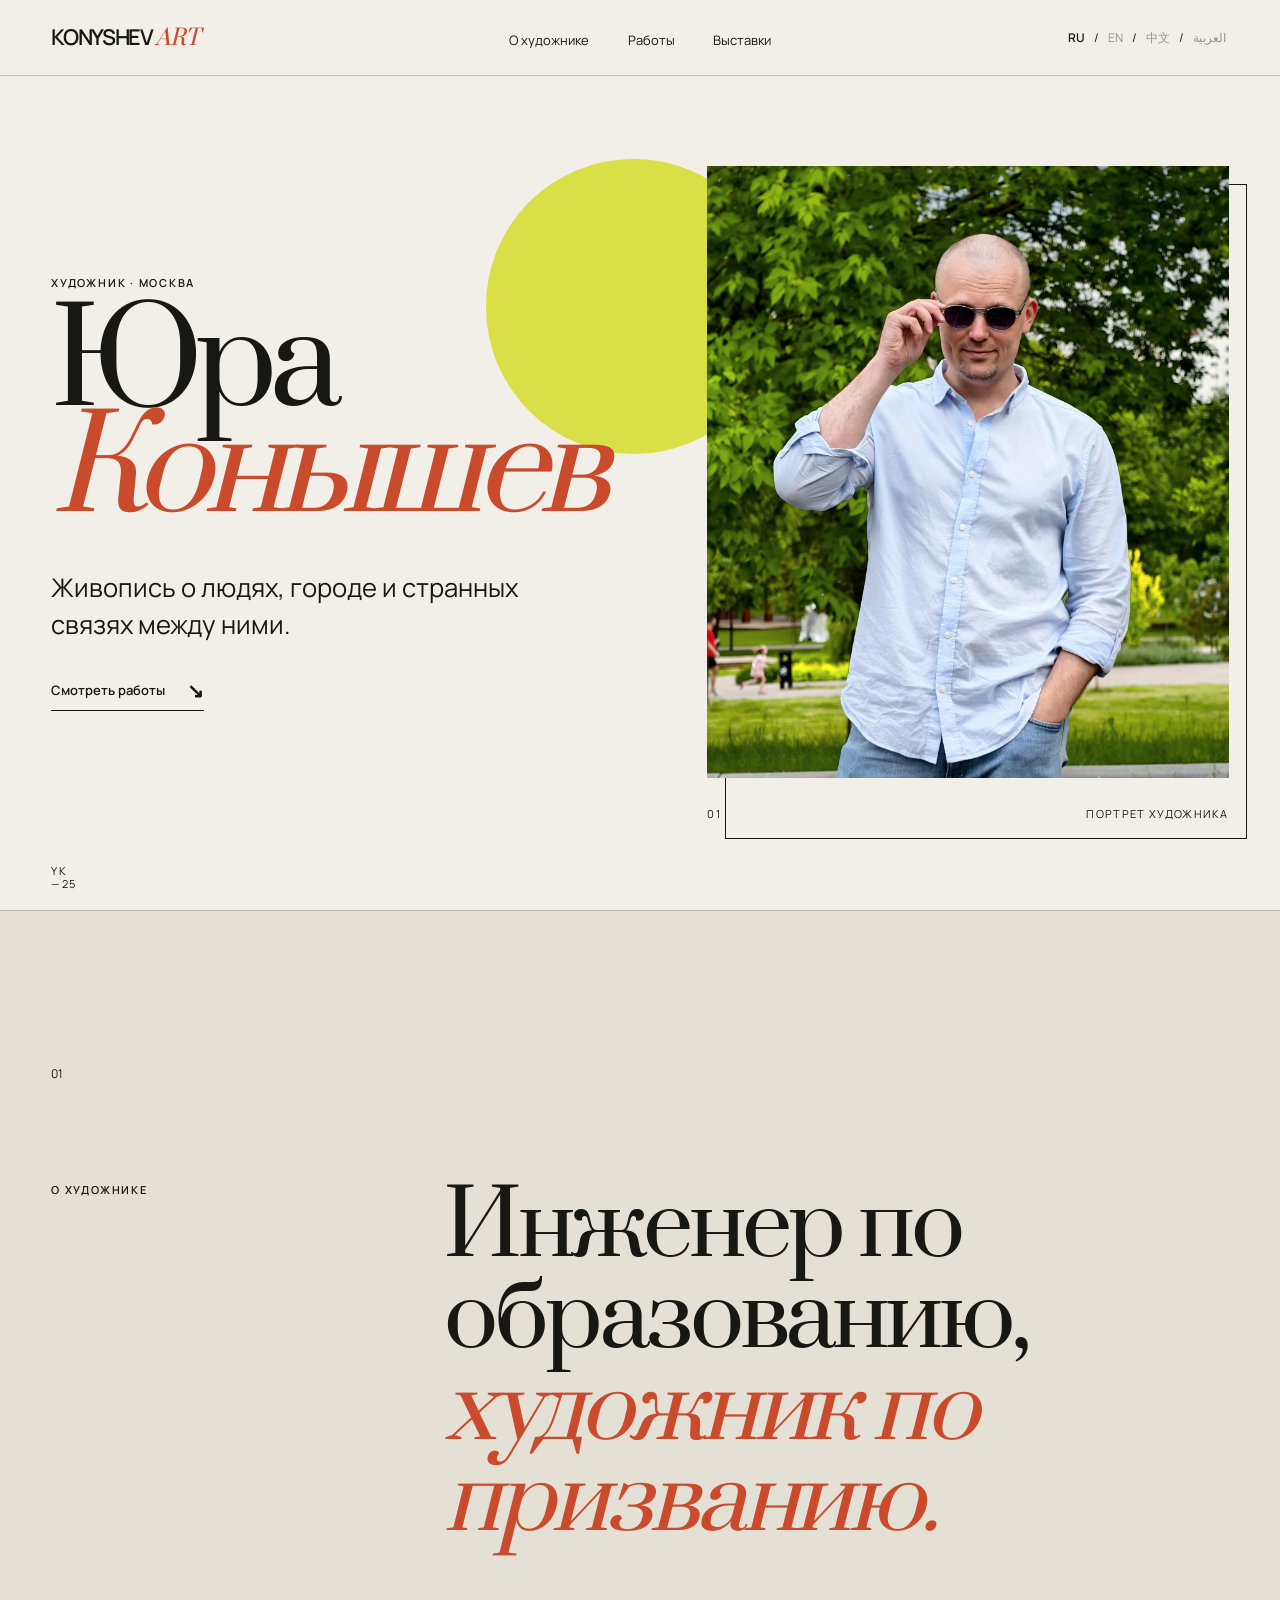
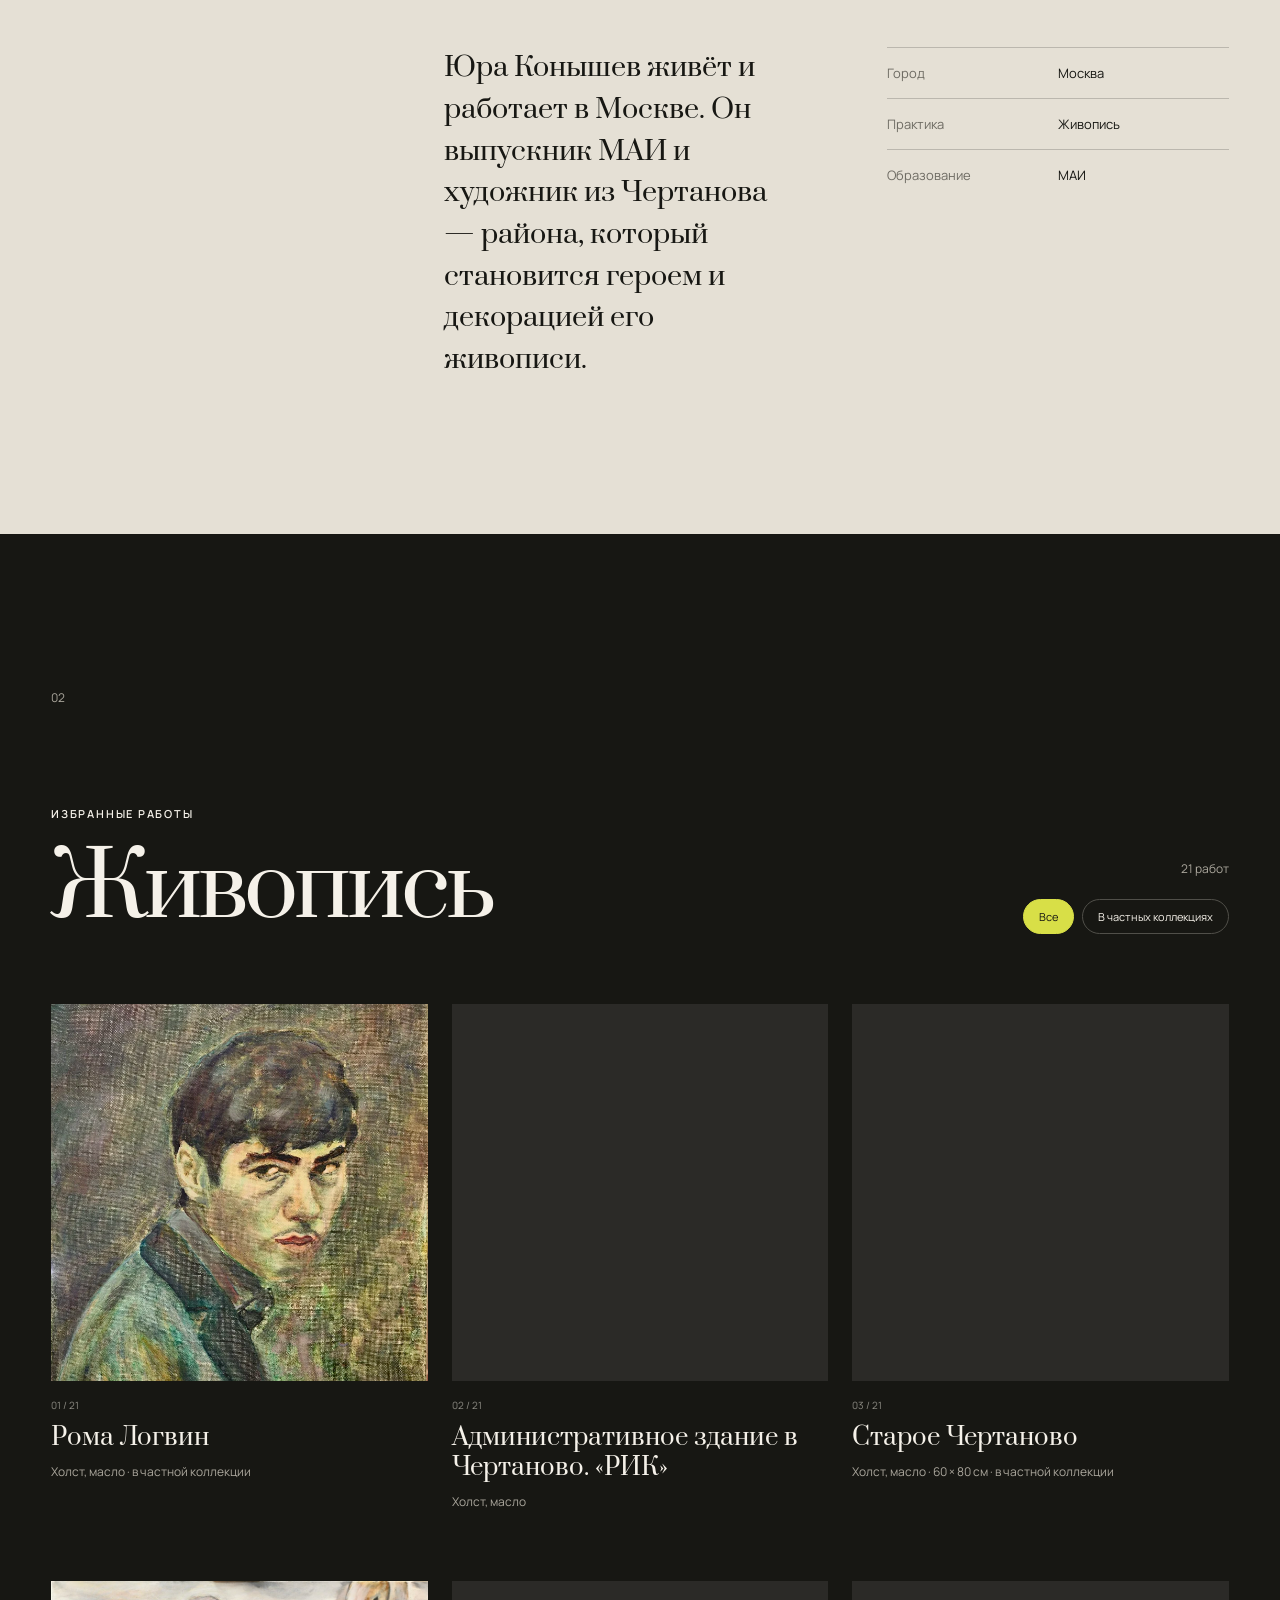
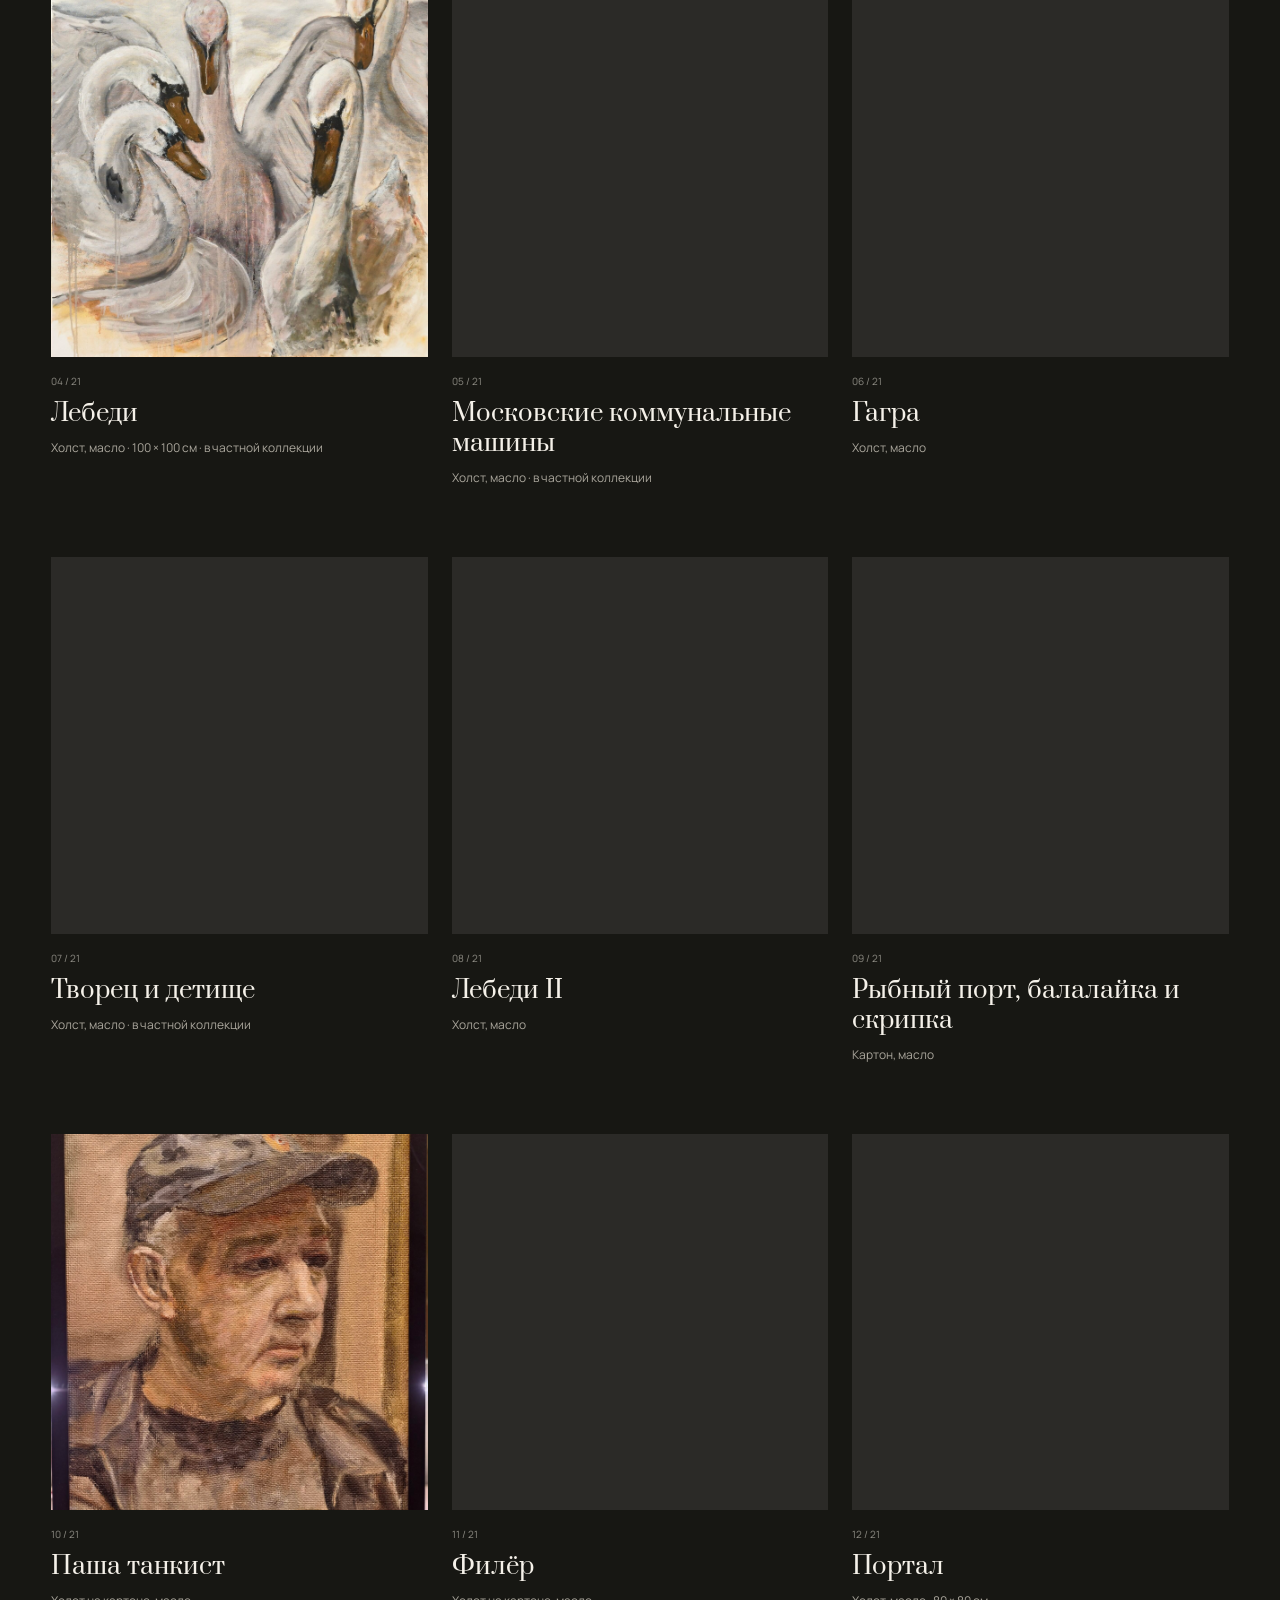
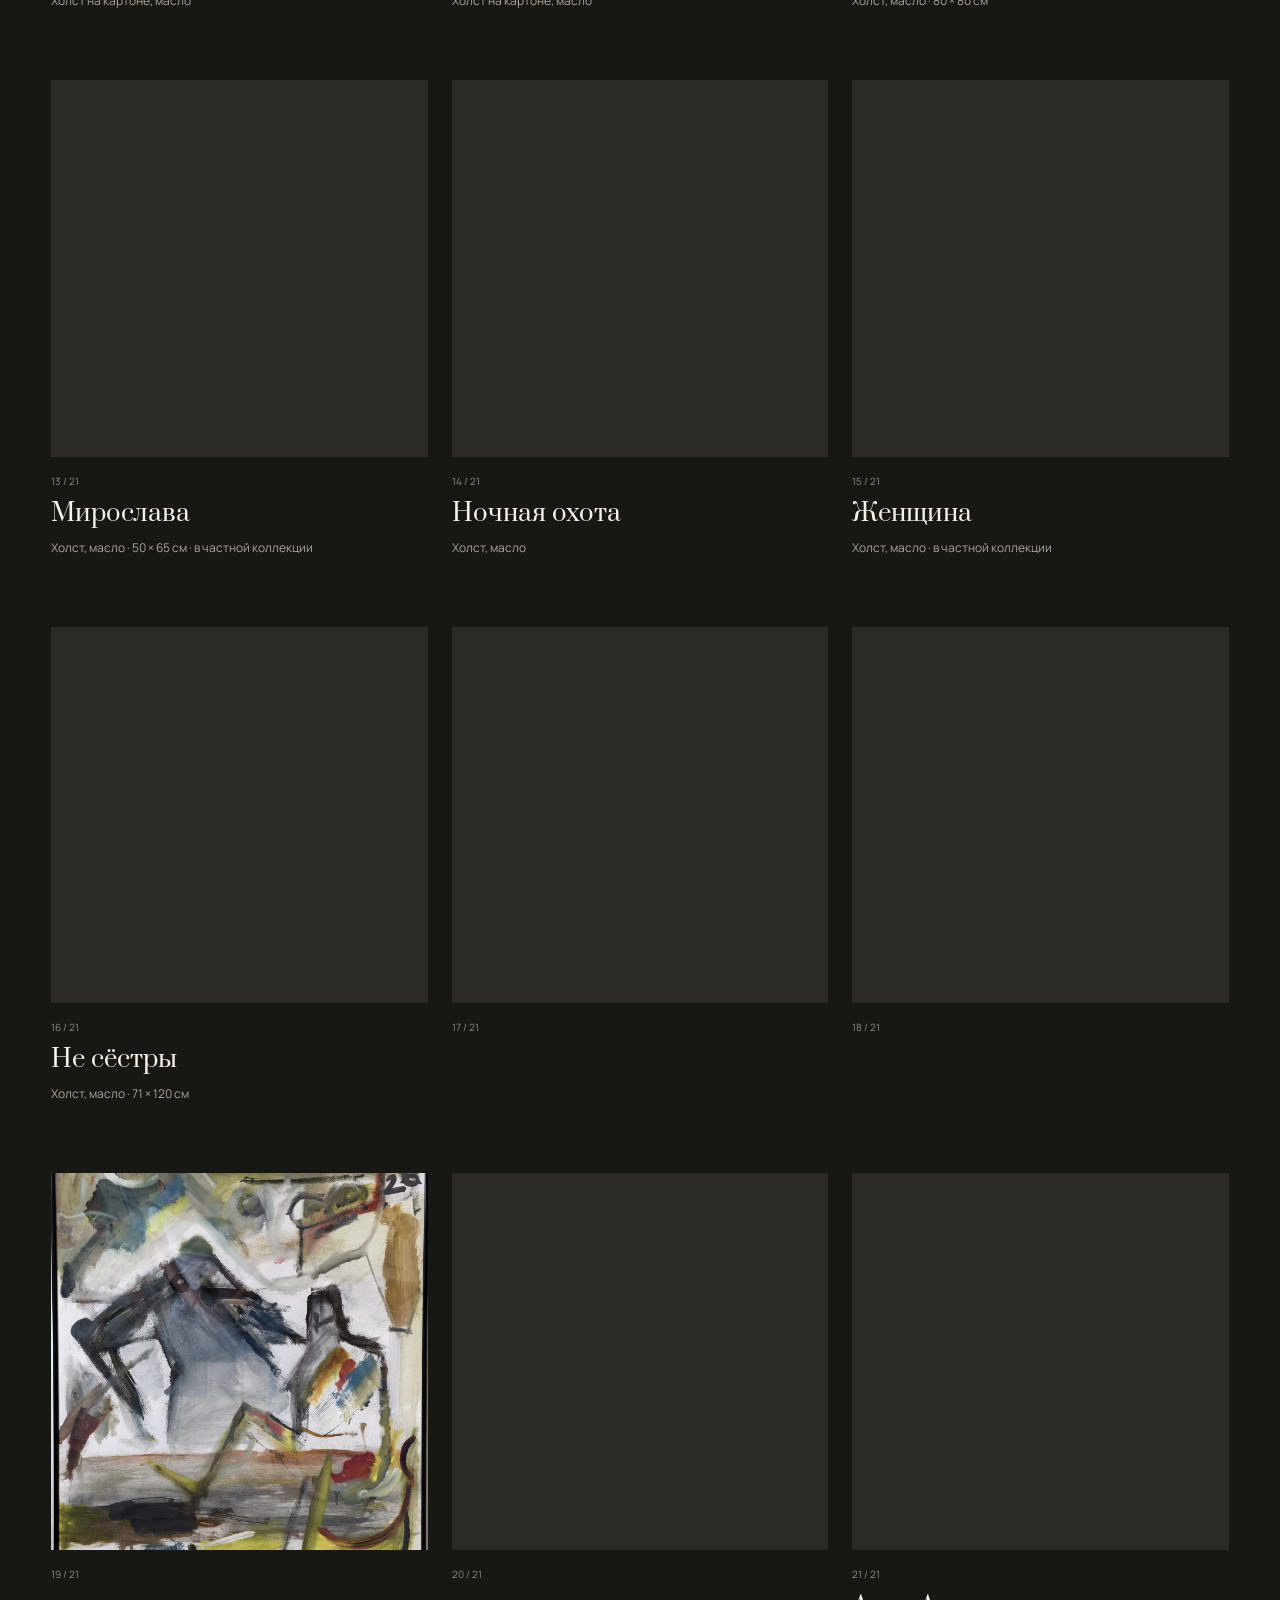
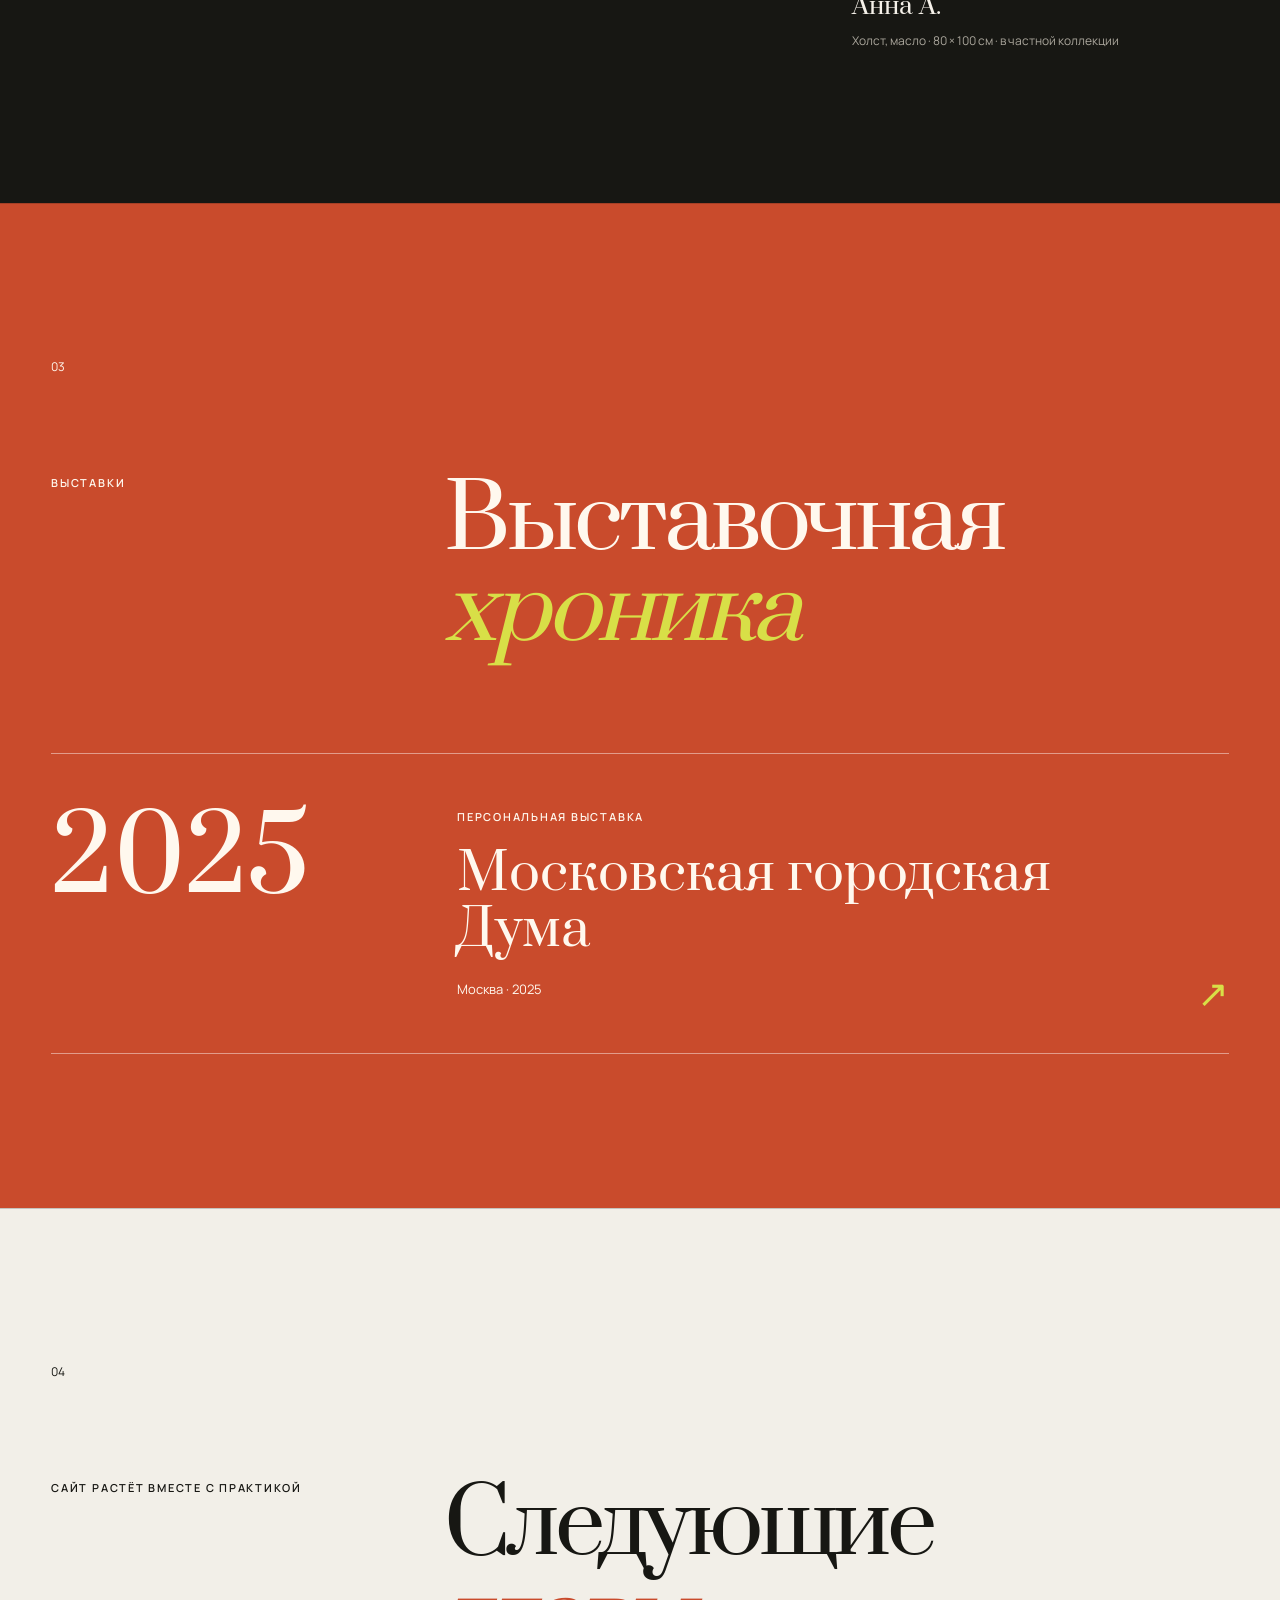
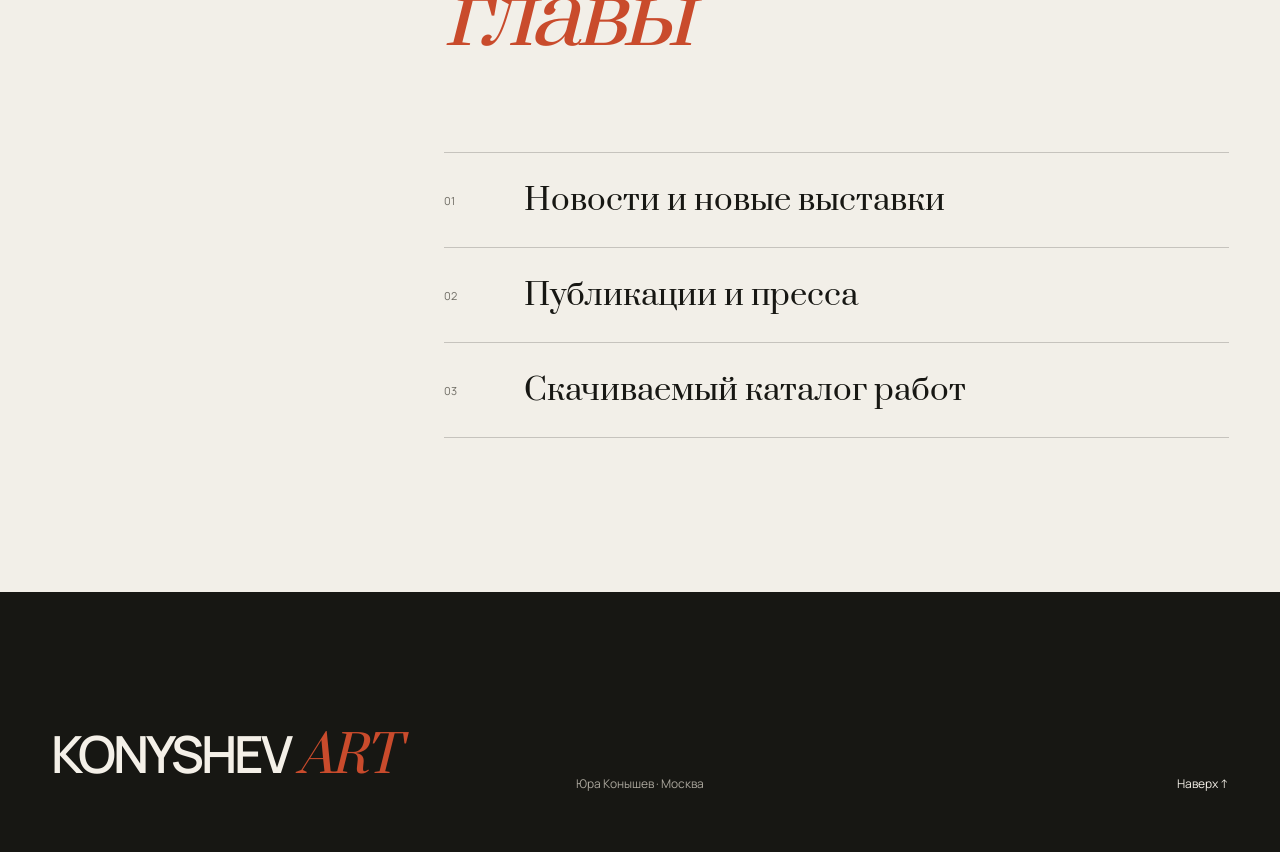
==== commit 6f58ec50: "Add Anna A. artwork" ====
--- a/index.html
+++ b/index.html
@@ -129,7 +129,7 @@
       <div class="lightbox-caption"><p class="lightbox-kicker"></p><h3></h3><p class="lightbox-meta"></p></div>
     </dialog>
 
-    <script src="content.js?v=20261015-works"></script>
+    <script src="content.js?v=20261021-anna"></script>
     <script src="app.js?v=20261015-works"></script>
   </body>
 </html>
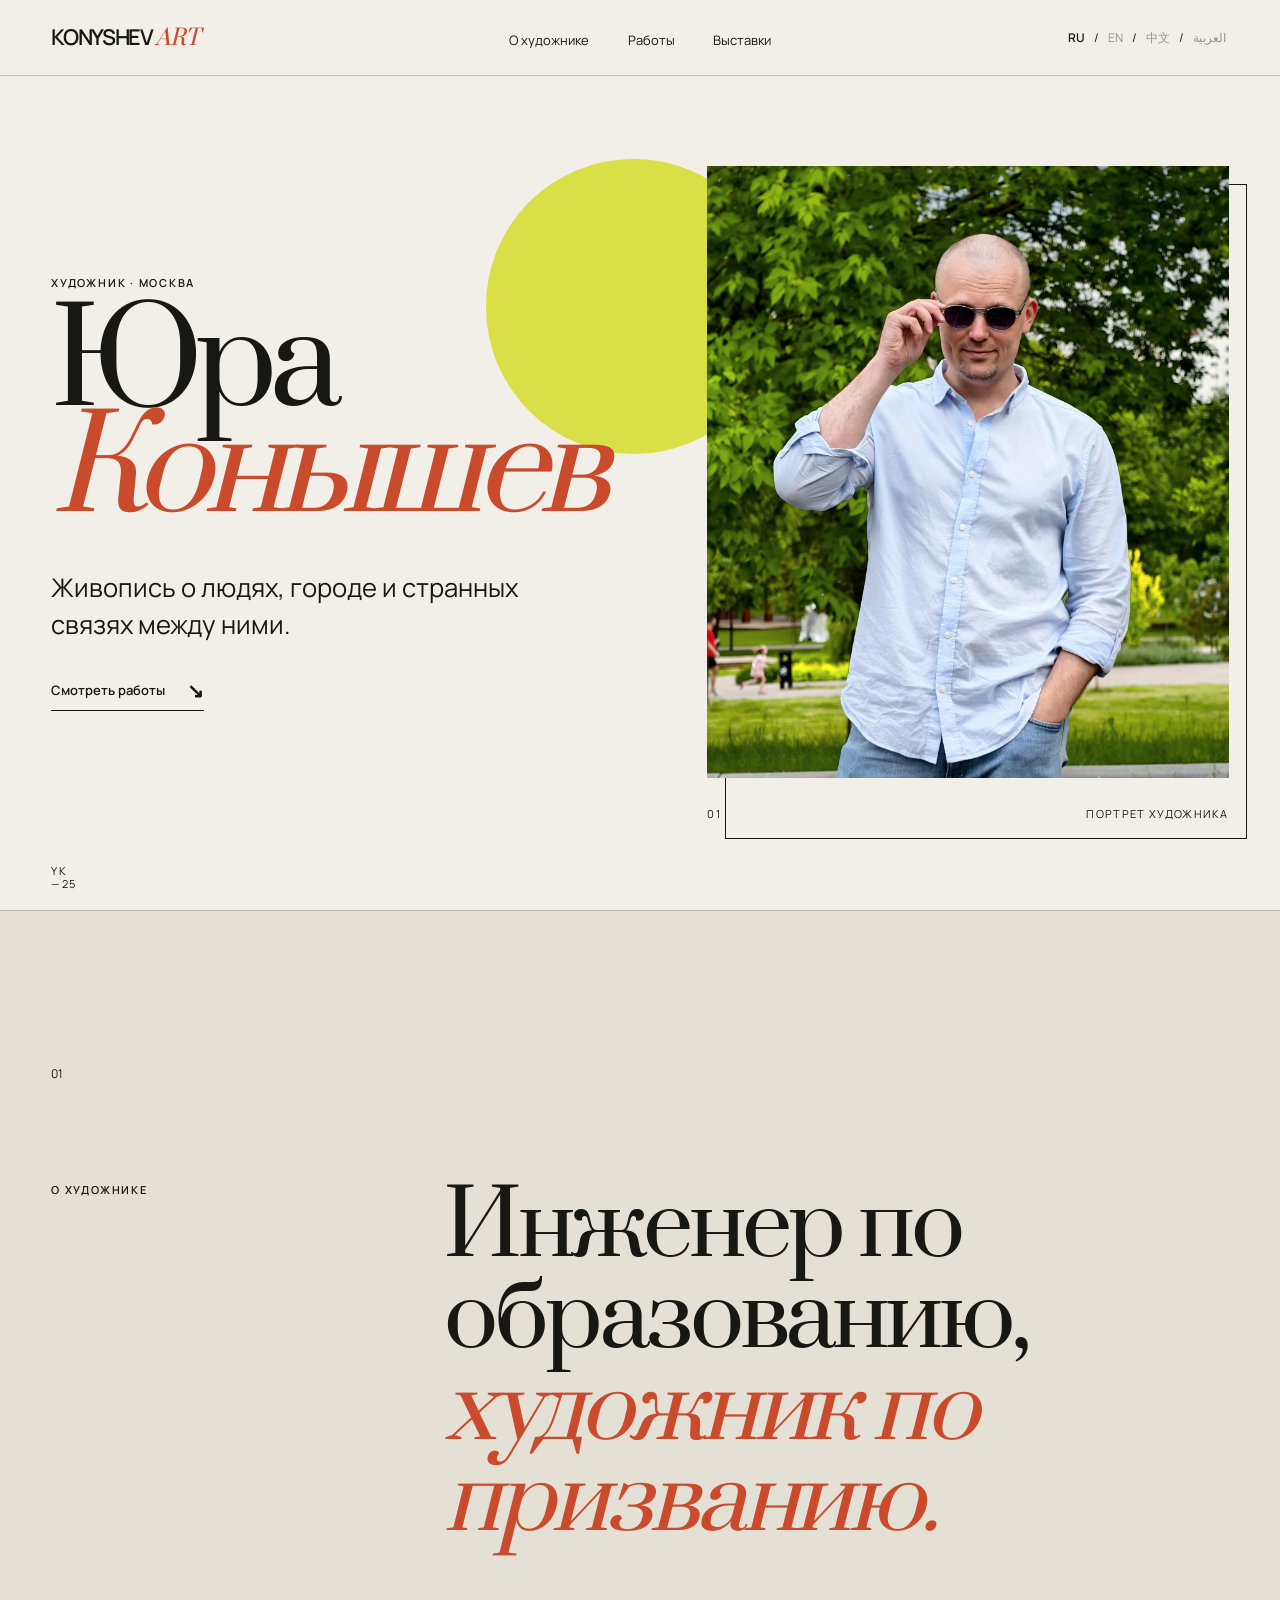
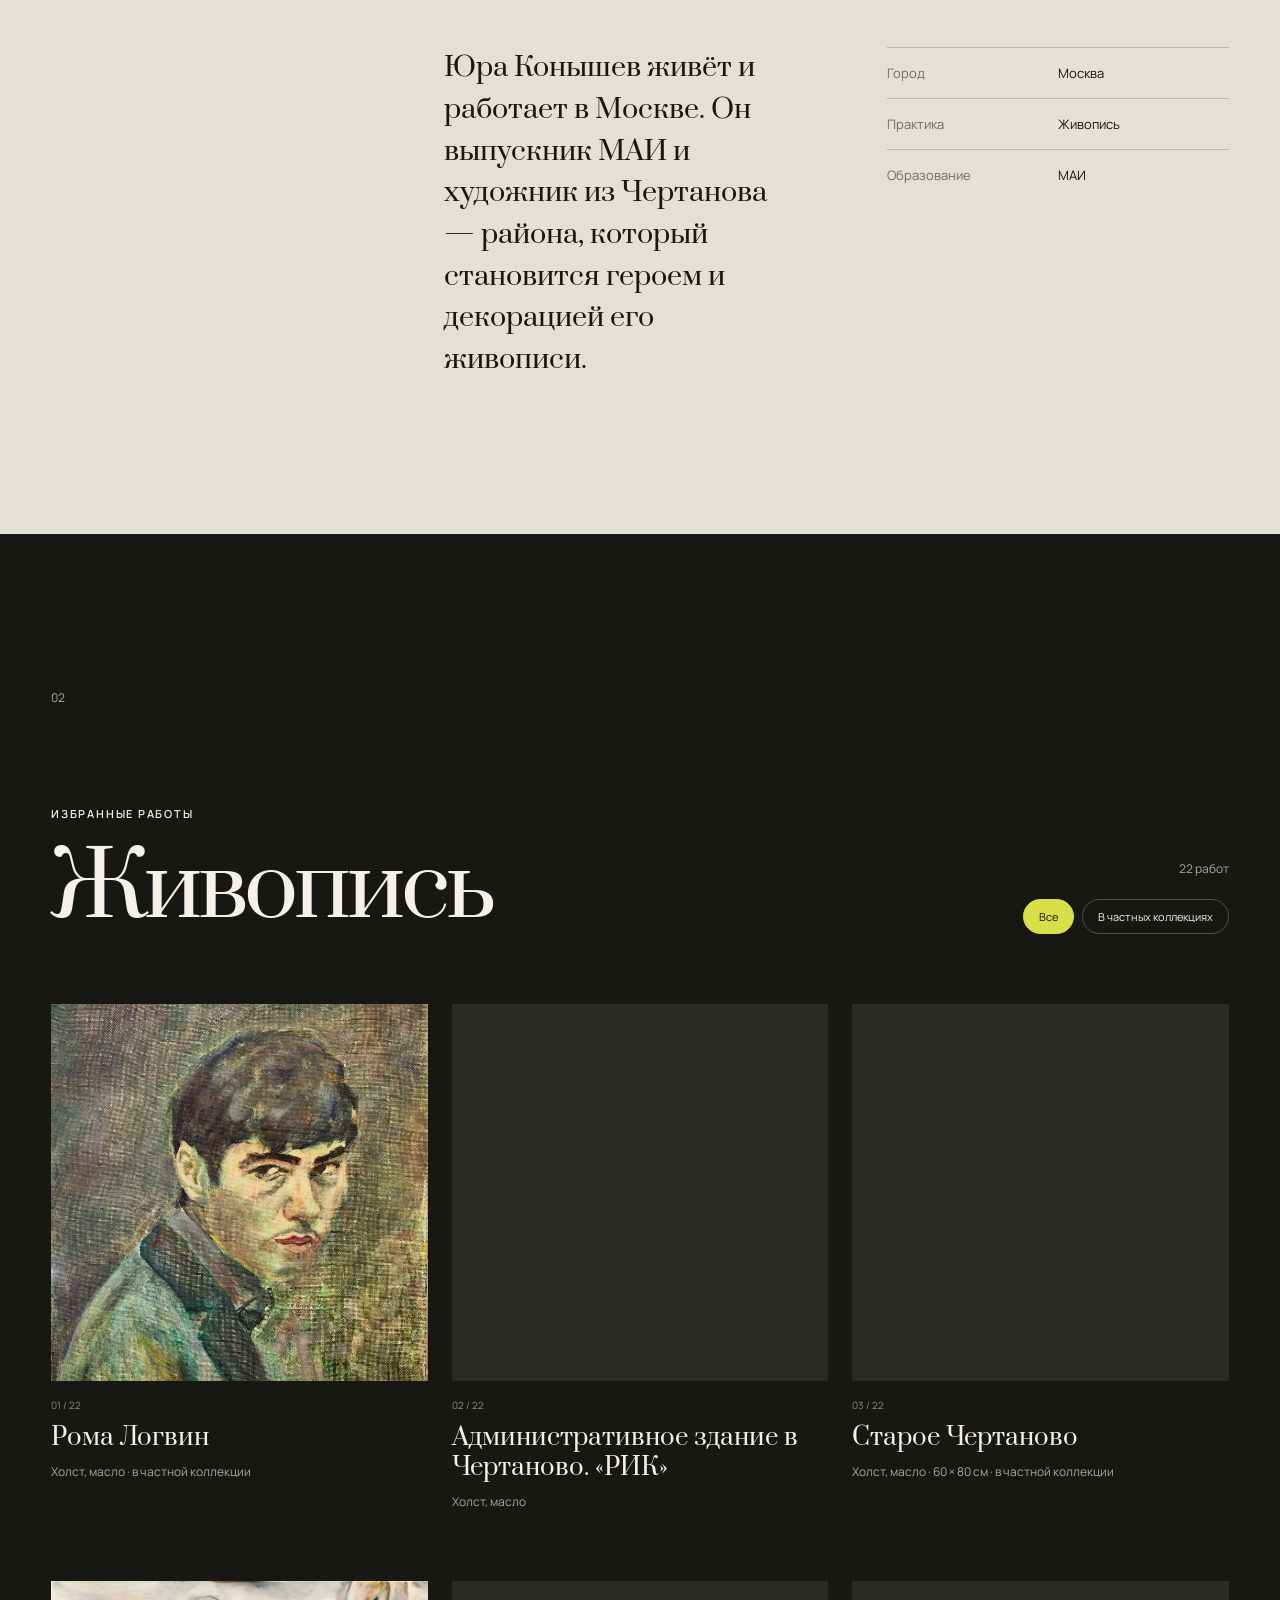
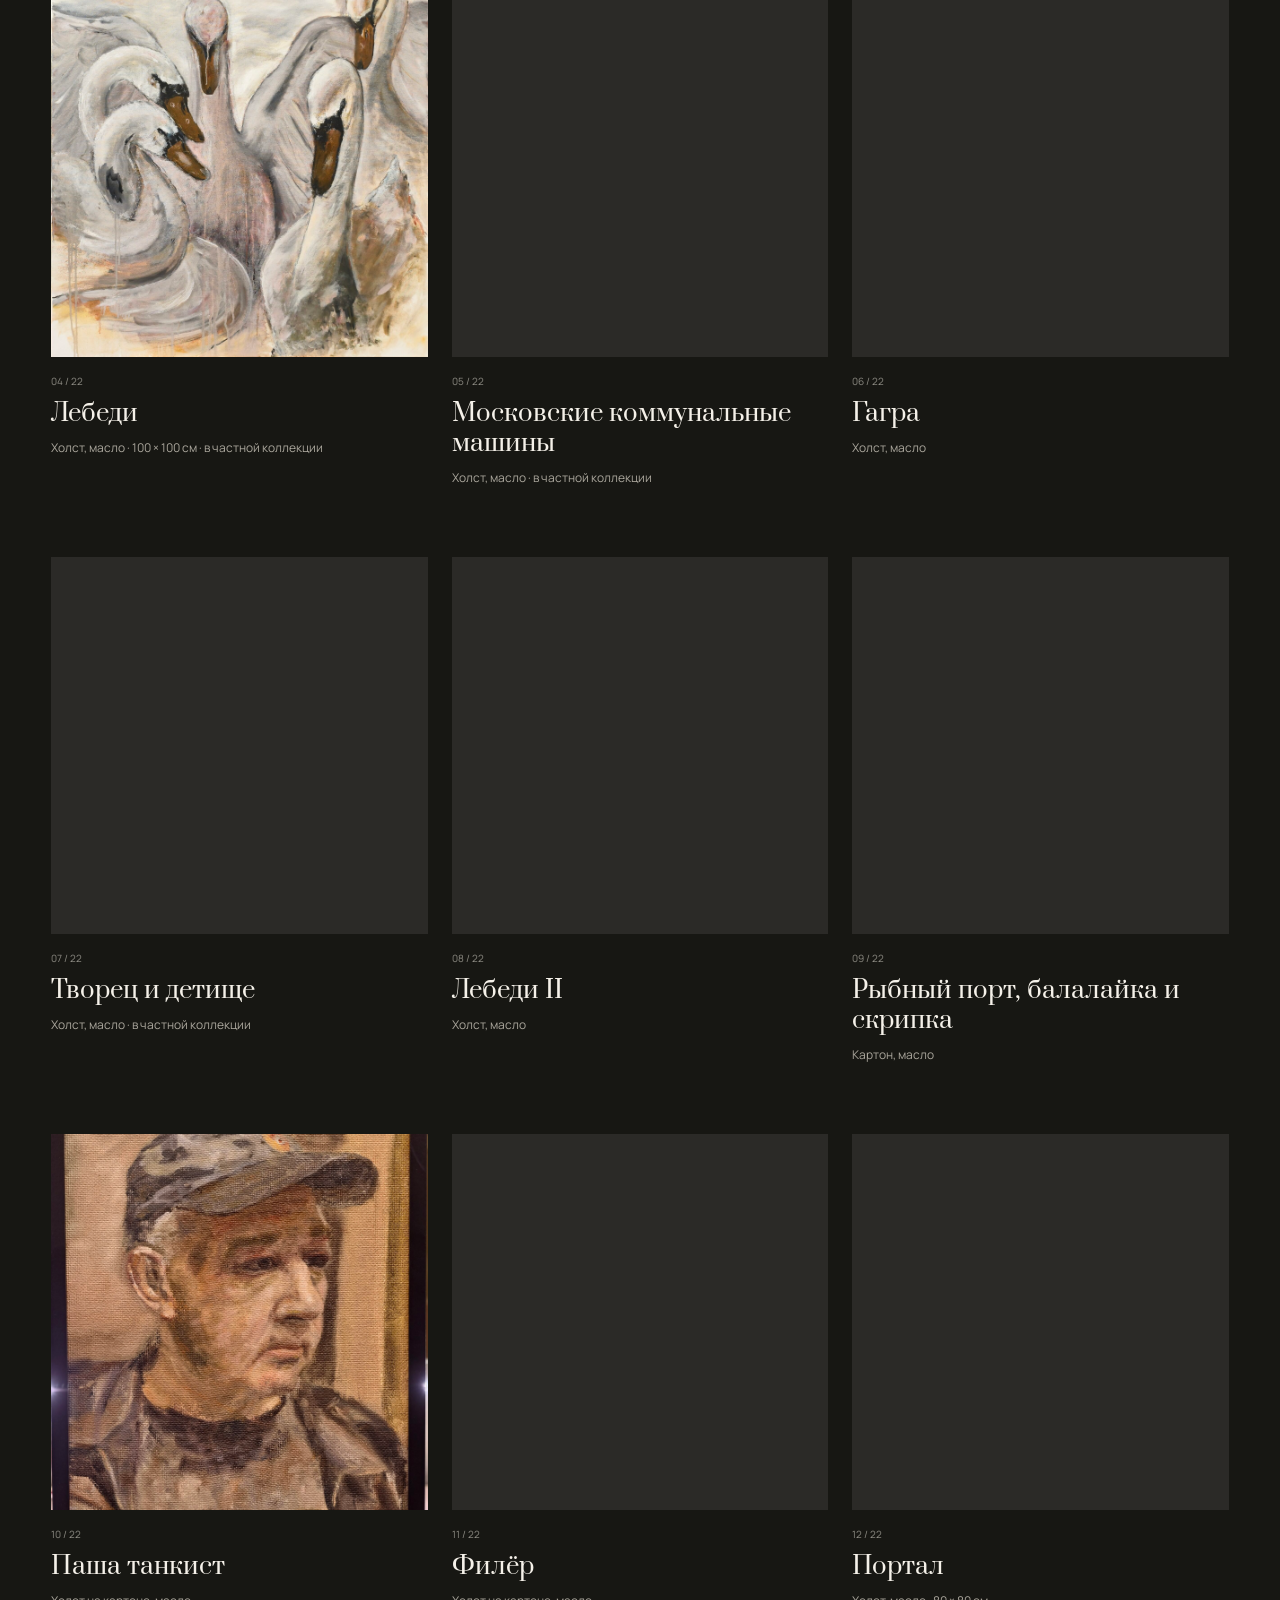
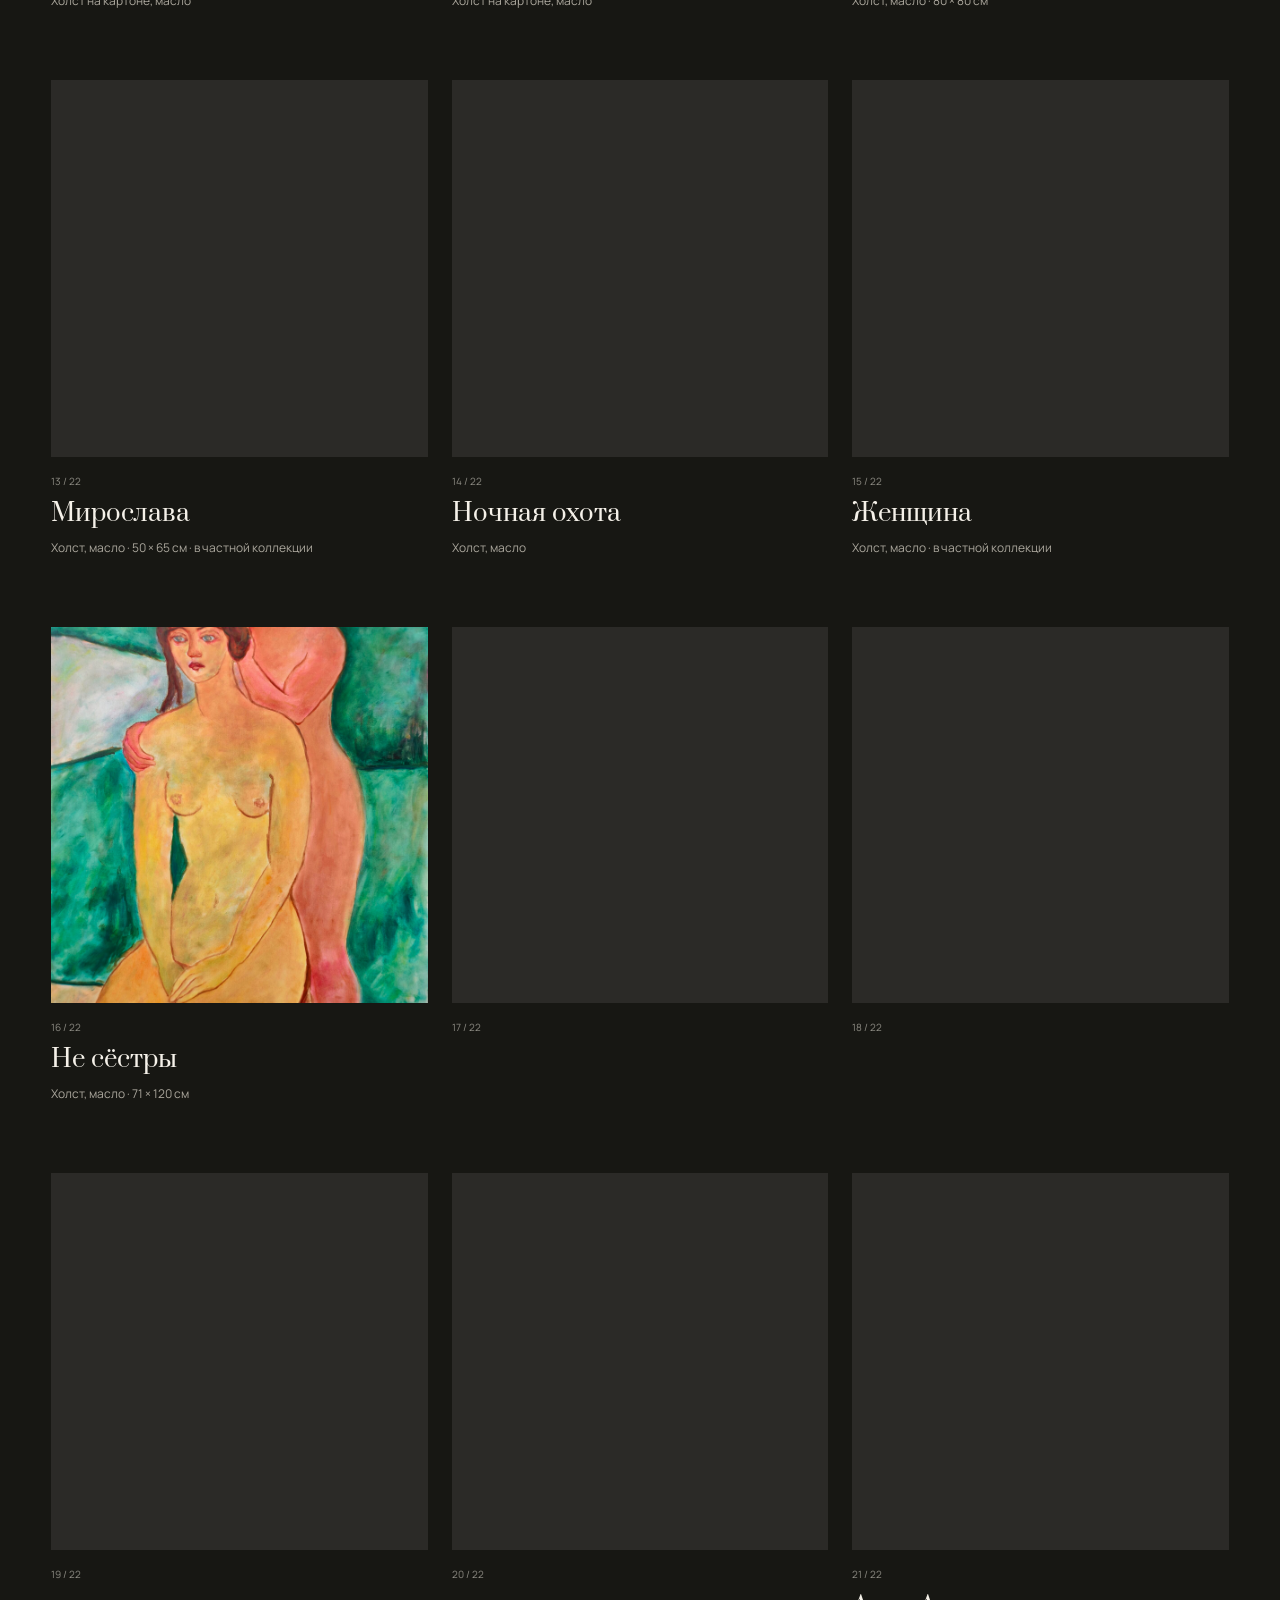
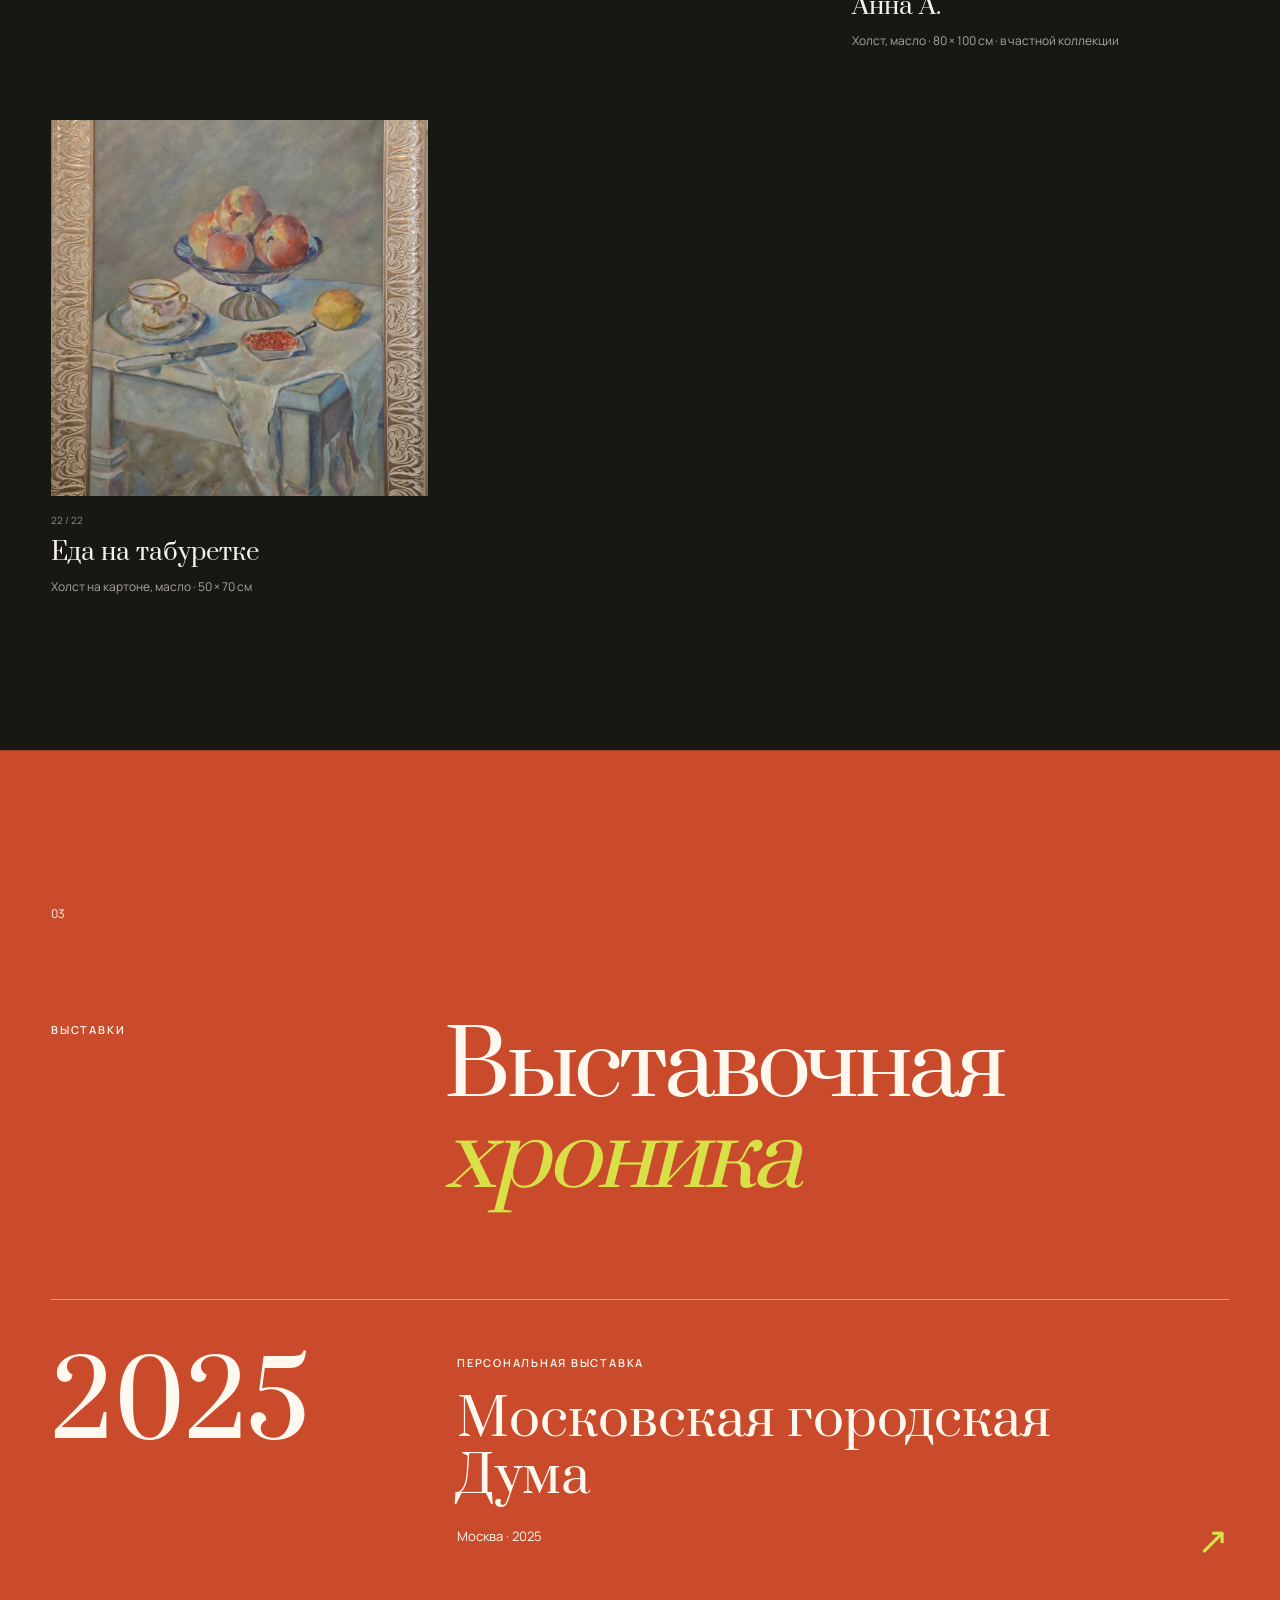
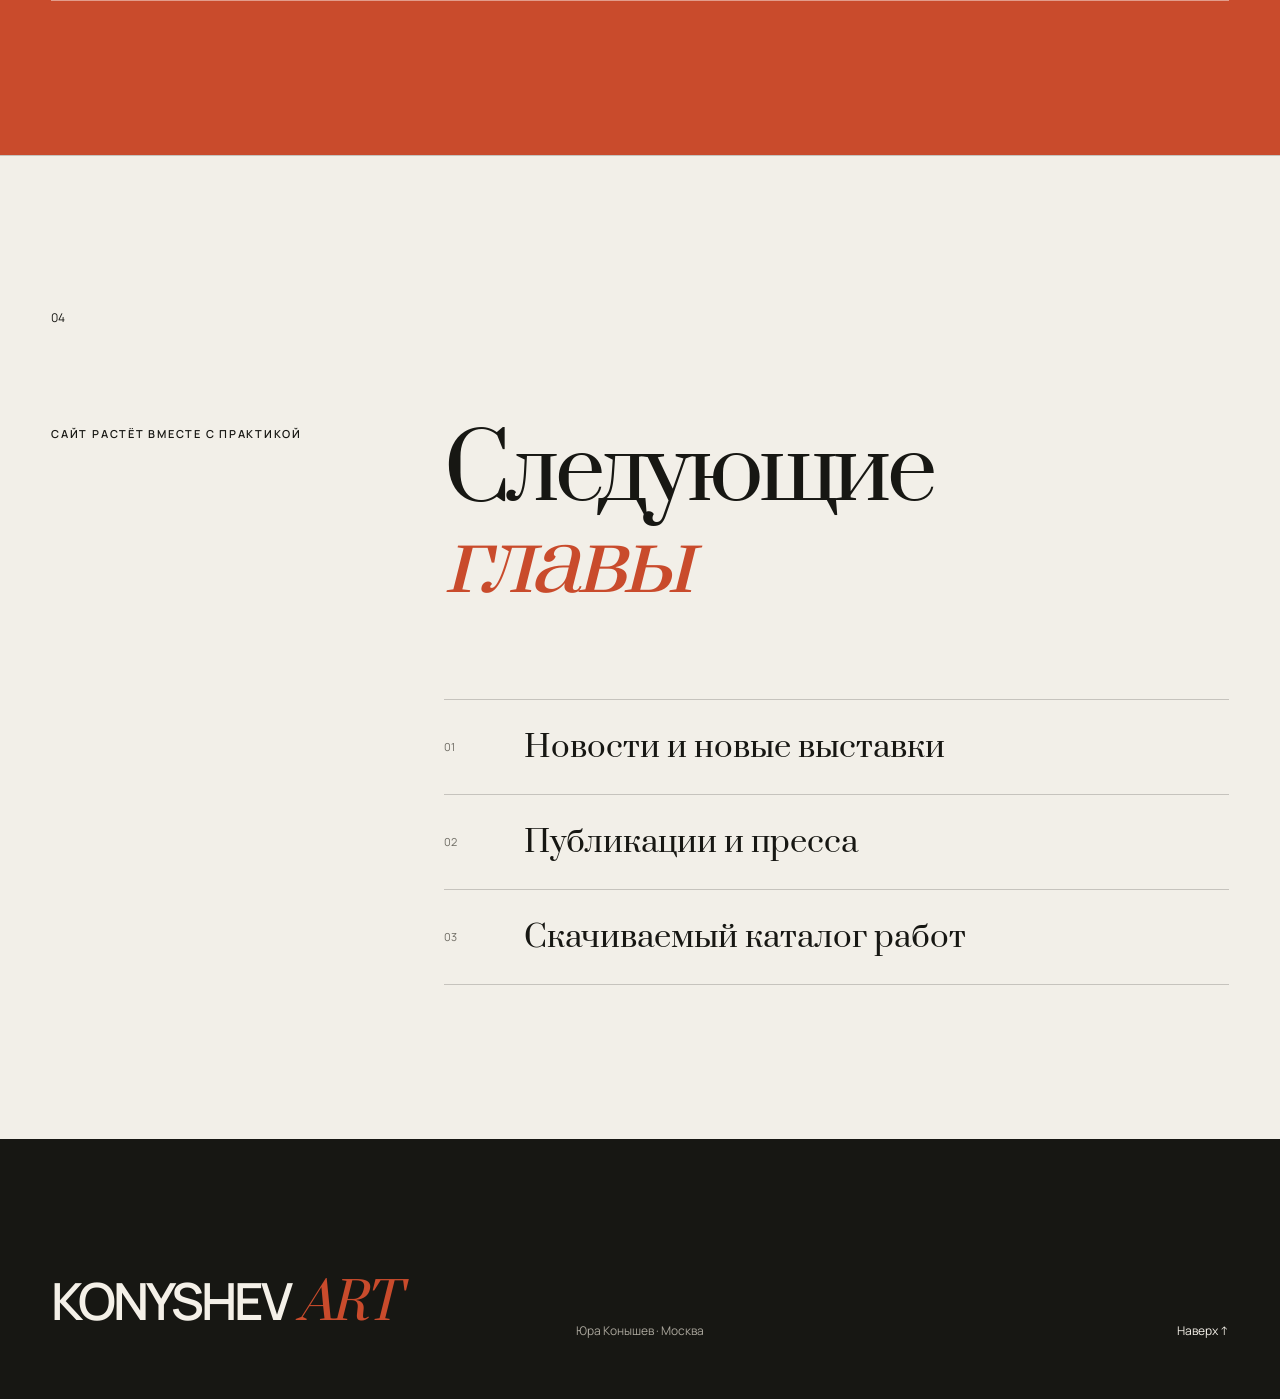
==== commit bd00b990: "Add Food on a Stool artwork" ====
--- a/index.html
+++ b/index.html
@@ -129,7 +129,7 @@
       <div class="lightbox-caption"><p class="lightbox-kicker"></p><h3></h3><p class="lightbox-meta"></p></div>
     </dialog>
 
-    <script src="content.js?v=20261021-anna"></script>
+    <script src="content.js?v=20261021-food"></script>
     <script src="app.js?v=20261015-works"></script>
   </body>
 </html>
